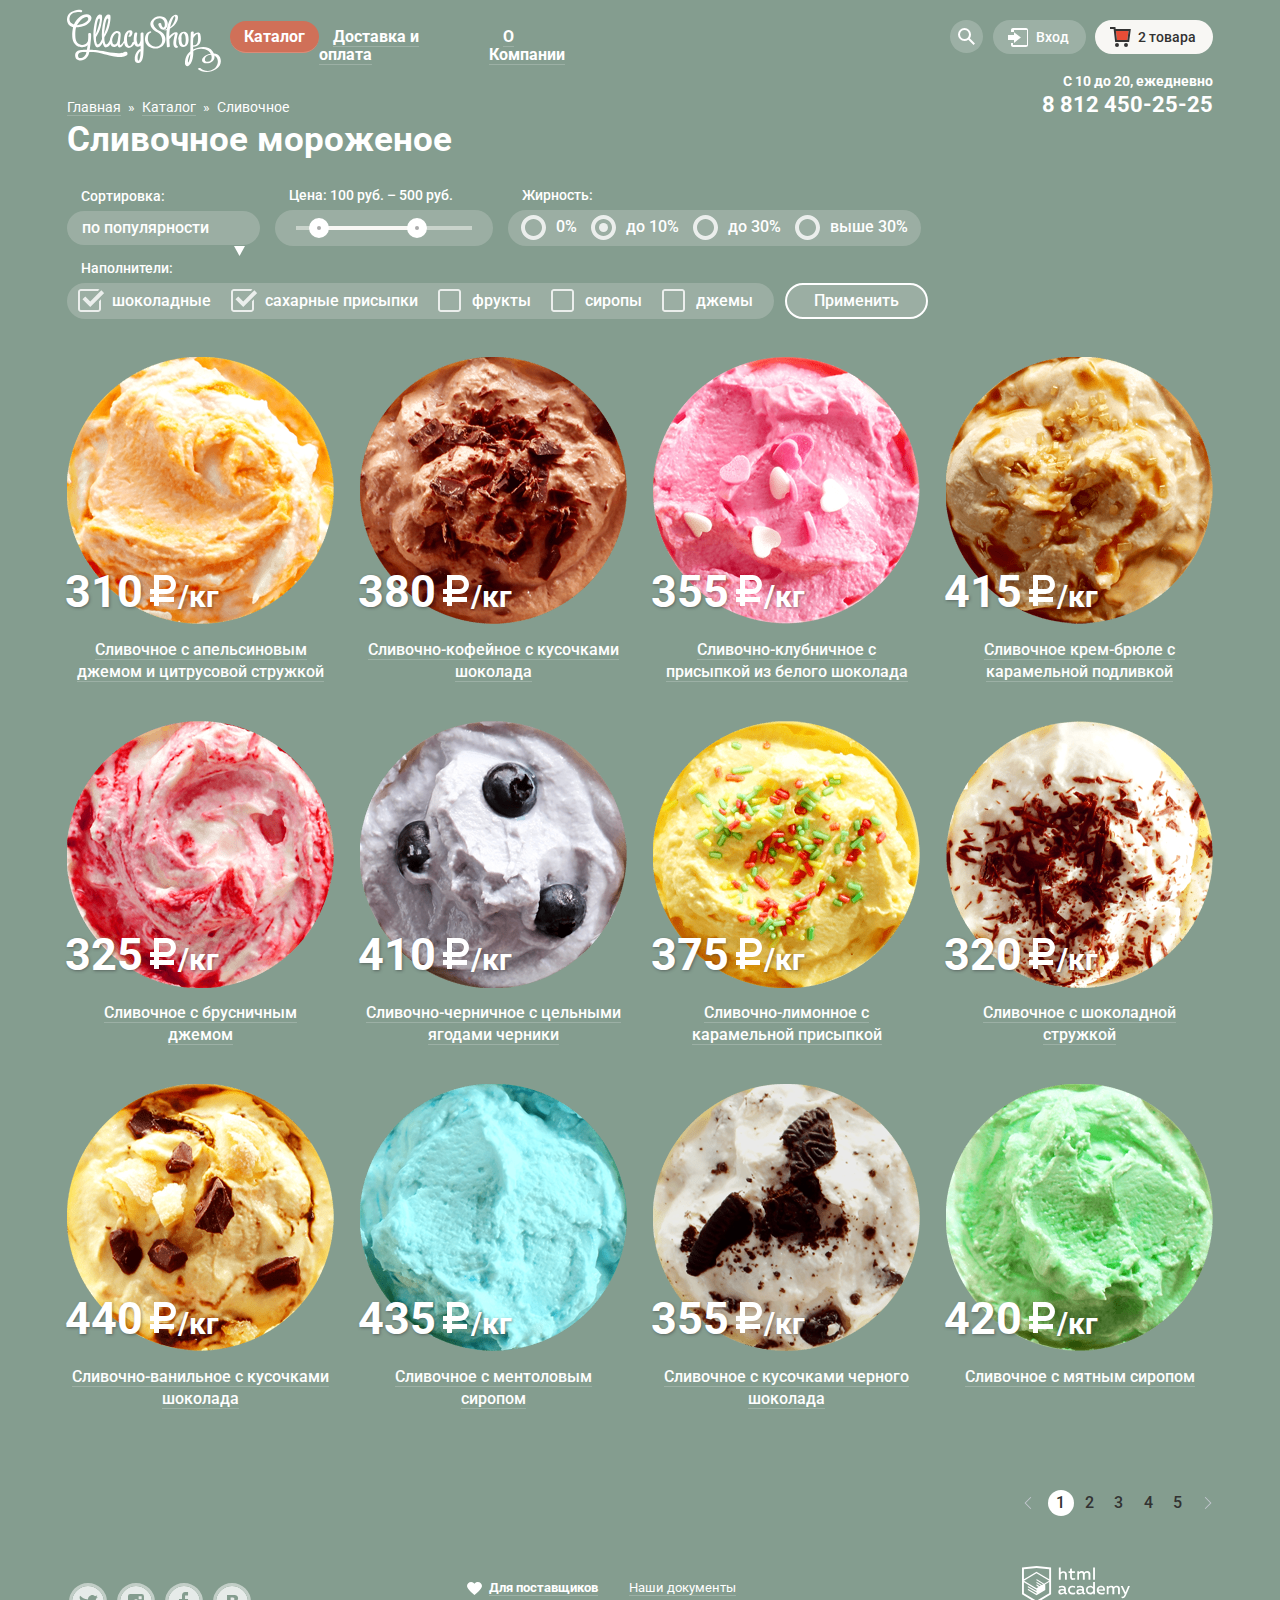
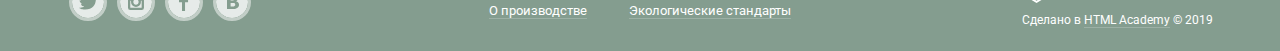
==== catalog.html @ dc660c7f "Исправила косяк с подчеркиванием" ====
<!DOCTYPE html>
<html lang="ru">

  <head>
    <meta charset="utf-8">
    <title>HTML Academy: Глейси</title>
    <link href="https://fonts.googleapis.com/css?family=Roboto:400,500,700&display=swap&subset=cyrillic" rel="stylesheet">
    <link rel="stylesheet" href="css/normalize.css">
    <link rel="stylesheet" href="css/style.css">
  </head>

  <body class="inner-body">
    <header class="header content-center">
      <nav class="navigation content-center">
        <div class="navigation-links-left">
          <a class="logo-link" href="index.html">
            <img src="img/svg/logo.svg" alt="Логотип магазина мороженого Глейси" class="logo" width="154" height="64">
          </a>
          <ul class="navigation-links">
            <li class="catalog-link">
              <a href="#" class="outer-navigation-link catalog-link-inner on-page-link">Каталог</a>
              <ul class="dropdown-navigation">
                <li class="dropdown-navigation-link link-news"><a href="#">Новинки</a></li>
                <li class="dropdown-navigation-link link-current"><a href="catalog.html">Сливочное</a></li>
                <li class="dropdown-navigation-link"><a href="#">Щербеты</a></li>
                <li class="dropdown-navigation-link"><a href="#">Фруктовый лед</a></li>
                <li class="dropdown-navigation-link"><a href="#">Мелорин</a></li>
              </ul>
            </li>
            <li>
              <a href="#" class="outer-navigation-link">Доставка и оплата</a>
            </li>
            <li>
              <a href="#" class="outer-navigation-link">О Компании</a>
            </li>
          </ul>
        </div>
        <div class="navigation-btns-right">
          <ul class="btns-right-list inner-right-list">
            <li class="navigation-btn-search">
              <a href="#" class="btn-search" aria-label="Поиск по сайту">
                <svg xmlns="http://www.w3.org/2000/svg" xmlns:xlink="http://www.w3.org/1999/xlink" width="17" height="17" viewBox="0 0 17 17"><path fill="#fff" d="M16.958 15.527L11.75 10.32A6.455 6.455 0 0 0 13 6.5 6.5 6.5 0 1 0 6.5 13a6.465 6.465 0 0 0 3.839-1.263l5.205 5.204 1.414-1.414zM6.5 11C4.019 11 2 8.981 2 6.5S4.019 2 6.5 2 11 4.019 11 6.5 8.981 11 6.5 11z"/></svg>
              </a>
              <!--  Форма поиска по сайту  -->
              <form action="#" method="get" class="search-form">
                <label class="visually-hidden" for="search">Форма поиска</label>
                <input class="input" type="search" name="search-input" id="search" placeholder="Крем-брюле">
              </form>
            </li>
            <li class="navigation-btn-login">
              <a href="#" class="btn-login">
                <svg xmlns="http://www.w3.org/2000/svg" xmlns:xlink="http://www.w3.org/1999/xlink" width="21" height="19" viewBox="0 0 21 19"><g fill="#000"><path d="M6 14.875L12.917 9.5 6 4.125v2.917H-.042v4.917H6z"/><path d="M18 0H5C3.9 0 3 .9 3 2v2h3V2h13v15H5v-2H3v2c0 1.1.9 2 2 2h13c1.1 0 2-.9 2-2V2c0-1.1-.9-2-2-2z"/></g></svg>
                Вход
              </a>
              <!--  Форма входа на сайт  -->
              <form action="#" method="post" class="login-form">
                <label class="visually-hidden" for="login">Логин</label>
                <input class="input" type="email" name="login-input" id="login" placeholder="email@example.com">
                <label class="visually-hidden" for="password">Пароль</label>
                <input class="input" type="password" name="password-input" id="password" placeholder="••••••••">
                <button type="submit" name="button" class="login-btn orange-btn">Войти</button>
                <ul class="login-help-links">
                  <li><a href="#" class="login-link-underline">Забыли пароль?</a></li>
                  <li><a href="#" class="login-link-underline">Новая регистрация</a></li>
                </ul>
              </form>
            </li>
            <li class="navigation-btn-basket">
              <a href="#" class="btn-basket" aria-label="Корзина">
                <svg class="basket-icon-sum" xmlns="http://www.w3.org/2000/svg" width="21" height="20" viewBox="0 0 21 20"><path fill="#E84D37" d="M5.888 4.031L6.922 13h10.45l1.176-8.969z"/><circle fill="#343434" cx="6.984" cy="18" r="2"/><circle fill="#343434" cx="15.984" cy="18" r="2"/><path fill="#343434" d="M5.657 2.031L5.422 0H0v2h3.64l1.5 13h13.988l1.699-12.969H5.657zM17.372 13H6.922L5.888 4.031h12.66L17.372 13z"/></svg>
                <span class="basket-sum">2 товара</span>
              </a>
              <div class="basket-list">
                <table class="basket-list-table">
                  <tr class="table-string">
                    <td class="table-close-btn-sting">
                      <button type="button" name="button" class="table-close-btn" aria-label="Удалить товар из корзины">
                        <svg xmlns="http://www.w3.org/2000/svg" width="11" height="11" viewBox="0 0 11 11"><path fill="#231F20" d="M10.979.728l-.708-.707L5.5 4.792.729.021.021.728 4.793 5.5.021 10.271l.707.708L5.5 6.207l4.771 4.772.708-.708L6.207 5.5z"/></svg>
                      </button>
                    </td>
                    <td class="icecream-mini-string">
                      <img src="img/icecream/ic_orange.png" class="icecream-mini" alt="Сливочное с апельсиновым джемом" width="33" height="33">
                    </td>
                    <td class="item-title">
                      Пломбир с апельсиновым джемом
                    </td>
                    <td class="item-price">
                      1,5 кг х <span class="small-price">200 руб.</span>
                    </td>
                    <td class="total-price">
                      300 руб.
                    </td>
                  </tr>
                  <tr class="table-string">
                    <td class="table-close-btn-sting">
                      <button type="button" name="button" class="table-close-btn" aria-label="Удалить товар из корзины">
                        <svg xmlns="http://www.w3.org/2000/svg" width="11" height="11" viewBox="0 0 11 11"><path fill="#231F20" d="M10.979.728l-.708-.707L5.5 4.792.729.021.021.728 4.793 5.5.021 10.271l.707.708L5.5 6.207l4.771 4.772.708-.708L6.207 5.5z"/></svg>
                      </button>
                    </td>
                    <td class="icecream-mini-string">
                      <img src="img/icecream/ic_strawberry.png" class="icecream-mini" alt="Сливочно-клубничное" width="33" height="33">
                    </td>
                    <td class="item-title">
                      Клубничный пломбир с присыпкой из белого шоколада
                    </td>
                    <td class="item-price">
                      1,5 кг х <span class="small-price">300 руб.</span>
                    </td>
                    <td class="total-price">
                      450 руб.
                    </td>
                  </tr>
                </table>
                <p class="total-sum">
                  <b class="total">Итого: 750 руб.</b>
                  <a href="#" class="basket-buy-btn orange-btn">Оформить заказ</a>
              </p>
            </div>
            </li>
          </ul>

        </div>
      </nav>

      <address class="contact-information">
        <span class="work-time">С 10 до 20, ежедневно</span>
        8 812 450-25-25
      </address>
    </header>

    <main>
      <ul class="breadcrumb">
        <li><a href="index.html" class="first-link link-underline">Главная</a></li>
        <li><a class="link-underline" href="#">Каталог</a></li>
        <li><a href="#" class="active-link">Сливочное</a></li>
      </ul>
      <h1 class="main-title">Сливочное мороженое</h1>
      <section class="filter">
        <h2 class="visually-hidden">Фильтр сливочного мороженого</h2>
        <form action="https://echo.htmlacademy.ru" method="get">
          <div class="filter-part">
            <fieldset class="form-item filter-sort">
              <legend class="form-item-title">Сортировка:</legend>
              <select class="form-sort form-interactive">
                <option selected>по популярности</option>
                <option>сначала недорогие</option>
                <option>сначала дорогие</option>
                <option>по жирности</option>
              </select>
              <svg class="sort-icon-down" xmlns="http://www.w3.org/2000/svg" width="11" height="10" viewBox="0 0 11 10">
                <path class="icon-color" fill="#231F20" d="M5.5 10L0 0h11"/>
              </svg>
            </fieldset>
            <fieldset class="form-item price-wrapper">
              <div class="price-controls form-item-title">
                <label class="min-price min-price-wrapper">
                  Цена:
                  <input type="text" name="min-price" value="100" class="min-price">
                  руб.
                </label>
                <label class="max-price-wrapper">
                   –
                   <input type="text" name="max-price" value="500" class="max-price">
                   руб.
               </label>
             </div>
               <div class="range-controls form-interactive">
                <div class="scale">
                  <div class="bar"></div>
                </div>
                <div class="range-toggle range-toggle-min"></div>
                <div class="range-toggle range-toggle-max"></div>
              </div>
            </fieldset>
            <fieldset class="form-item fatness-wrapper">
              <legend class="form-item-title">Жирность:</legend>
              <ul class="fatness-list form-interactive">
                <li class="fatness-item">
                  <input type="radio" id="0-percent" name="fatness-percent" class="fatness-radio visually-hidden">
                  <label for="0-percent">0%</label>
                </li>
                <li class="fatness-item">
                  <input type="radio" id="10-percent" name="fatness-percent" class="fatness-radio visually-hidden" checked>
                  <label for="10-percent">до 10%</label>
                </li>
                <li class="fatness-item">
                  <input type="radio" id="30-percent" name="fatness-percent" class="fatness-radio visually-hidden">
                  <label for="30-percent">до 30%</label>
                </li>
                <li class="fatness-item">
                  <input type="radio" id="more-30-percent" name="fatness-percent" class="fatness-radio visually-hidden">
                  <label for="more-30-percent">выше 30%</label>
                </li>
              </ul>
            </fieldset>
          </div>
          <div class="filter-part">
            <fieldset class="form-item">
              <legend class="form-item-title">Наполнители:</legend>
              <ul class="fillers form-interactive">
                <li class="filler-item">
                  <input type="checkbox" id="chocolate" name="check-chocolate" class="visually-hidden checkbox-item" checked/>
                  <label for="chocolate">шоколадные</label>
                </li>
                <li class="filler-item">
                  <input type="checkbox" id="sugar" name="check-sugar" class="visually-hidden checkbox-item" checked/>
                  <label for="sugar">сахарные присыпки</label>
                </li>
                <li class="filler-item">
                  <input type="checkbox" id="fruits" name="check-fruits" class="visually-hidden checkbox-item"/>
                  <label for="fruits">фрукты</label>
                </li>
                <li class="filler-item">
                  <input type="checkbox" id="syrups" name="check-syrups" class="visually-hidden checkbox-item"/>
                  <label for="syrups">сиропы</label>
                </li>
                <li class="filler-item">
                  <input type="checkbox" id="jams" name="check-jams" class="visually-hidden checkbox-item"/>
                  <label for="jams">джемы</label>
                </li>
              </ul>
            </fieldset>
            <button type="submit" name="button" class="filter-btn form-interactive">Применить</button>
          </div>
        </form>
      </section>


      <ul class="icecream-list inner-list">
        <li class="icecream-item">
          <img class="icecream-img" src="img/icecream/ic_orange.png" alt="Сливочное с апельсиновым джемом" width="267" height="267">
          <p class="price-big">310<span class="weight-small">/кг</span></p>
          <h3 class="icecream-list-title">
            <a href="#" class="link-underline icecream-title">Сливочное с апельсиновым джемом и цитрусовой стружкой</a>
          </h3>
          <div class="icecream-background">
            <a href="#" class="fast-look-btn orange-btn">Быстрый просмотр</a>
          </div>
        </li>
        <li class="icecream-item">
          <img class="icecream-img" src="img/icecream/ic_coffee.png" alt="Сливочно-кофейное" width="267" height="267">
          <p class="price-big">380<span class="weight-small">/кг</span></p>
          <h3 class="icecream-list-title">
            <a href="#" class="link-underline icecream-title">Сливочно-кофейное с кусочками шоколада</a>
          </h3>
          <div class="icecream-background">
            <a href="#" class="fast-look-btn orange-btn">Быстрый просмотр</a>
          </div>
      </li>
        <li class="icecream-item">
          <img class="icecream-img" src="img/icecream/ic_strawberry.png" alt="Сливочно-клубничное" width="267" height="267">
          <p class="price-big">355<span class="weight-small">/кг</span></p>
          <h3 class="icecream-list-title">
            <a href="#" class="link-underline icecream-title">Сливочно-клубничное с присыпкой из белого шоколада</a>
          </h3>
          <div class="icecream-background">
            <a href="#" class="fast-look-btn orange-btn">Быстрый просмотр</a>
          </div>
        </li>
        <li class="icecream-item">
          <img class="icecream-img" src="img/icecream/ic_caramel.png" alt="Сливочное крем-брюле" width="267" height="267">
          <p class="price-big">415<span class="weight-small">/кг</span></p>
          <h3 class="icecream-list-title">
            <a href="#" class="link-underline">Сливочное крем-брюле с карамельной подливкой</a>
          </h3>
          <div class="icecream-background">
            <a href="#" class="fast-look-btn orange-btn">Быстрый просмотр</a>
          </div>
        </li>
        <li class="icecream-item">
          <img class="icecream-img" src="img/icecream/ic_cowberry.png" alt="Сливочное с брусничным джемом" width="267" height="267">
          <p class="price-big">325<span class="weight-small">/кг</span></p>
          <h3 class="icecream-list-title">
            <a href="#" class="link-underline">Сливочное с брусничным джемом</a>
          </h3>
          <div class="icecream-background">
            <a href="#" class="fast-look-btn orange-btn">Быстрый просмотр</a>
          </div>
        </li>
        <li class="icecream-item">
          <img class="icecream-img" src="img/icecream/ic_blueberry.png" alt="Сливочно-черничное" width="267" height="267">
          <p class="price-big">410<span class="weight-small">/кг</span></p>
          <h3 class="icecream-list-title">
            <a href="#" class="link-underline">Сливочно-черничное с цельными ягодами черники</a>
          </h3>
          <div class="icecream-background">
            <a href="#" class="fast-look-btn orange-btn">Быстрый просмотр</a>
          </div>
        </li>
        <li class="icecream-item">
          <img class="icecream-img" src="img/icecream/ic_lemon.png" alt="Сливочно-лимонное" width="267" height="267">
          <p class="price-big">375<span class="weight-small">/кг</span></p>
          <h3 class="icecream-list-title">
            <a href="#" class="link-underline">Сливочно-лимонное с карамельной присыпкой</a>
          </h3>
          <div class="icecream-background">
            <a href="#" class="fast-look-btn orange-btn">Быстрый просмотр</a>
          </div>
        </li>
        <li class="icecream-item">
          <img class="icecream-img" src="img/icecream/ic_chocolate_chip.png" alt="Сливочное с шоколадной стружкой" width="267" height="267">
          <p class="price-big">320<span class="weight-small">/кг</span></p>
          <h3 class="icecream-list-title">
            <a href="#" class="link-underline">Сливочное с шоколадной стружкой</a>
          </h3>
          <div class="icecream-background">
            <a href="#" class="fast-look-btn orange-btn">Быстрый просмотр</a>
          </div>
        </li>
        <li class="icecream-item">
          <img class="icecream-img" src="img/icecream/ic_chocolate_vanilla.png" alt="Сливочно-ванильное" width="267" height="267">
          <p class="price-big">440<span class="weight-small">/кг</span></p>
          <h3 class="icecream-list-title">
            <a href="#" class="link-underline">Сливочно-ванильное с кусочками шоколада</a>
          </h3>
          <div class="icecream-background">
            <a href="#" class="fast-look-btn orange-btn">Быстрый просмотр</a>
          </div>
        </li>
        <li class="icecream-item">
          <img class="icecream-img" src="img/icecream/ic_menthol.png" alt="Сливочноe с ментоловым сиропом" width="267" height="267">
          <p class="price-big">435<span class="weight-small">/кг</span></p>
          <h3 class="icecream-list-title">
            <a href="#" class="link-underline">Сливочноe с ментоловым сиропом</a>
          </h3>
          <div class="icecream-background">
            <a href="#" class="fast-look-btn orange-btn">Быстрый просмотр</a>
          </div>
        </li>
        <li class="icecream-item">
          <img class="icecream-img" src="img/icecream/ic_dark_chocolate.png" alt="Сливочное с кусочками черного шоколада" width="267" height="267">
          <p class="price-big">355<span class="weight-small">/кг</span></p>
          <h3 class="icecream-list-title">
            <a href="#" class="link-underline">Сливочное с кусочками черного шоколада</a>
          </h3>
          <div class="icecream-background">
            <a href="#" class="fast-look-btn orange-btn">Быстрый просмотр</a>
          </div>
        </li>
        <li class="icecream-item">
          <img class="icecream-img" src="img/icecream/ic_mint.png" alt="Сливочное с мятным сиропом" width="267" height="267">
          <p class="price-big">420<span class="weight-small">/кг</span></p>
          <h3 class="icecream-list-title">
            <a href="#" class="link-underline">Сливочное с мятным сиропом</a>
            </h3>
            <div class="icecream-background">
              <a href="#" class="fast-look-btn orange-btn">Быстрый просмотр</a>
            </div>
        </li>
      </ul>
      <div class="paginator">
        <ul class="paginator-list">
        <li class="paginator-item paginator-item-current"><a href="#">1</a></li>
        <li class="paginator-item"><a href="#">2</a></li>
        <li class="paginator-item"><a href="#">3</a></li>
        <li class="paginator-item"><a href="#">4</a></li>
        <li class="paginator-item"><a href="#">5</a></li>
      </ul>
    </div>
    </main>
    <footer class="content-center footer">
    <ul class="social-links">
      <li class="social-link-item">
        <a href="#" class="social-item" aria-label="Глейси в Твиттер">
        <svg xmlns="http://www.w3.org/2000/svg" width="32" height="32" viewBox="0 0 32 32"><path fill="#FFF" d="M16 0C7.164 0 0 7.164 0 16c0 8.837 7.164 16 16 16 8.837 0 16-7.163 16-16 0-8.836-7.163-16-16-16zm7.944 12.809c-.251 6.516-3.463 10.832-10.992 10.702h-.486c-.447 0-4.543-.443-5.344-1.823 2.479.19 4.247-.406 5.12-1.136-1.048-.289-2.923-.461-3.251-2.848.384.104.618.221 1.299.113-1.307-.824-2.758-1.519-2.679-3.643.311.317 1.164.518 1.46.457-.768-.233-2.149-3.244-.974-4.781 1.984 1.79 4.075 3.482 7.804 3.643.227-2.214 1.24-3.699 3.168-4.325 1.84-.479 3.255.26 3.901 1.138.737-.224 1.453-.466 2.193-.685-.004.833-.569 1.463-.935 1.709.747.165 1.423-.475 1.423-.475-.184.963-1.094 1.725-1.707 1.954z"/></svg>
      </a>
    </li>
      <li class="social-link-item">
        <a href="#" aria-label="Глейси в Инстаграм">
        <svg xmlns="http://www.w3.org/2000/svg" width="32" height="32" viewBox="0 0 32 32"><g fill="#FFF"><path d="M20.916 16a4.938 4.938 0 1 1-9.877 0c0-.394.051-.773.138-1.14h-.897v6.838h11.396V14.86h-.897c.086.367.137.746.137 1.14z"/><path d="M15.978 18.659c1.466 0 2.659-1.193 2.659-2.659s-1.193-2.659-2.659-2.659c-1.466 0-2.659 1.193-2.659 2.659s1.192 2.659 2.659 2.659zM18.637 10.302h3.039v3.039h-3.039z"/><path d="M16 0C7.164 0 0 7.164 0 16c0 8.837 7.164 16 16 16 8.837 0 16-7.163 16-16 0-8.836-7.163-16-16-16zm7.955 21.698a2.285 2.285 0 0 1-2.279 2.279H10.279A2.285 2.285 0 0 1 8 21.698V10.302a2.286 2.286 0 0 1 2.279-2.279h11.396a2.286 2.286 0 0 1 2.279 2.279v11.396z"/></g></svg>
      </a>
    </li>
      <li class="social-link-item">
        <a href="#" aria-label="Глейси в Фейсбук">
        <svg xmlns="http://www.w3.org/2000/svg" width="32" height="32" viewBox="0 0 32 32"><path fill="#FFF" d="M16 0C7.164 0 0 7.163 0 16s7.164 16 16 16c8.837 0 16-7.164 16-16S24.837 0 16 0zm4.062 9.455h-3.021v3.444h3.021v3.445h-3.021v8.61H14.02v-8.61H11v-3.445h3.021V9.455c0-1.902 1.353-3.445 3.021-3.445h3.021v3.445z"/></svg>
      </a>
    </li>
      <li class="social-link-item">
        <a href="#" aria-label="Глейси во Вконтакте">
        <svg xmlns="http://www.w3.org/2000/svg" width="32" height="32" viewBox="0 0 32 32"><g fill="#FFF"><path d="M16.637 14.495c.402-.019.719-.082.951-.188.326-.145.54-.33.641-.559.101-.229.15-.496.15-.797 0-.232-.058-.465-.174-.697-.116-.232-.322-.405-.617-.517-.264-.1-.592-.155-.984-.165a76.242 76.242 0 0 0-1.652-.014h-.339v2.965h.565c.571 0 1.057-.009 1.459-.028zM18.118 17.084c-.282-.081-.672-.125-1.166-.132a127.97 127.97 0 0 0-1.55-.009h-.79v3.493h.264c1.014 0 1.74-.003 2.18-.009a3.2 3.2 0 0 0 1.212-.245c.377-.157.633-.364.774-.625s.214-.562.214-.9c0-.446-.088-.788-.261-1.03-.17-.241-.464-.423-.877-.543z"/><path d="M16 0C7.164 0 0 7.164 0 16c0 8.837 7.164 16 16 16 8.837 0 16-7.163 16-16 0-8.836-7.163-16-16-16zm6.602 20.531a3.73 3.73 0 0 1-1.124 1.327c-.552.415-1.161.71-1.823.886s-1.501.264-2.519.264h-6.121V8.987h5.443c1.13 0 1.957.038 2.48.113a5.126 5.126 0 0 1 1.561.5c.533.27.929.632 1.189 1.087.26.455.392.975.392 1.558 0 .678-.179 1.278-.536 1.795-.358.518-.863.92-1.517 1.208v.075c.917.182 1.642.559 2.179 1.13.537.571.807 1.325.807 2.261 0 .678-.138 1.283-.411 1.817z"/></g></svg>
      </a>
    </li>
    </ul>
    <div class="important-links">
      <ul class="important-links-left">
        <li class="heart">
          <a href="#" class="link-bold link-underline">Для поставщиков</a>
        </li>
        <li>
          <a href="#" class="link-underline">О производстве</a>
        </li>
      </ul>
      <ul class="important-links-right">
        <li>
          <a href="#" class="link-underline">Наши документы</a>
        </li>
        <li>
          <a href="#" class="link-underline">Экологические стандарты</a>
        </li>
      </ul>
    </div>
    <p class="copiright">
      <a href="https://htmlacademy.ru/intensive/htmlcss" aria-label="Интенсив HTML и CSS, уровень 1">
        <svg class="htmlacademy-logo" id="Layer_1" data-name="Layer 1" width="108" height="39" xmlns="http://www.w3.org/2000/svg" viewBox="0 0 108.08 36.85"><title>logo-htmlacademy-small1</title><path d="M44.61,26.88a2,2,0,0,0,.55-0.1v1.33a3.25,3.25,0,0,1-1.18.21,1.67,1.67,0,0,1-1.67-1,4.84,4.84,0,0,1-3.14,1.08c-1.51,0-2.91-.83-2.91-2.55,0-2.13,2-2.79,3.71-2.79a11.08,11.08,0,0,1,2.17.25v-0.3c0-1-.76-1.77-2.19-1.77a7.42,7.42,0,0,0-3,.64v-1.7a10.21,10.21,0,0,1,3.19-.55c2.36,0,3.81,1.12,3.81,3.65v3a0.54,0.54,0,0,0,.49.59h0.17Zm-6.44-1.13A1.35,1.35,0,0,0,39.63,27h0.11a3.39,3.39,0,0,0,2.41-1V24.58a9.72,9.72,0,0,0-1.81-.21c-1,0-2.16.33-2.16,1.38h0Zm12.36-6.11a5,5,0,0,1,2.57.64V22a4.08,4.08,0,0,0-2.3-.7,2.75,2.75,0,1,0,0,5.49,5,5,0,0,0,2.43-.64v1.71a6.27,6.27,0,0,1-2.76.57A4.21,4.21,0,0,1,46,24.51q0-.21,0-0.41a4.32,4.32,0,0,1,4.18-4.46h0.38Zm12.17,7.24a2,2,0,0,0,.55-0.1v1.33a3.25,3.25,0,0,1-1.18.21,1.67,1.67,0,0,1-1.67-1,4.84,4.84,0,0,1-3.14,1.08c-1.51,0-2.91-.83-2.91-2.55,0-2.13,2-2.79,3.71-2.79a11.08,11.08,0,0,1,2.17.25v-0.3c0-1-.76-1.77-2.19-1.77a7.42,7.42,0,0,0-3,.64v-1.7a10.21,10.21,0,0,1,3.19-.55c2.36,0,3.81,1.12,3.81,3.65v3a0.54,0.54,0,0,0,.49.59h0.17Zm-6.44-1.13A1.35,1.35,0,0,0,57.73,27h0.11a3.39,3.39,0,0,0,2.41-1V24.58a9.72,9.72,0,0,0-1.81-.21c-1.06,0-2.16.33-2.16,1.38h0ZM73,16V28.2H71.35V26.88a3.88,3.88,0,0,1-3.19,1.54,4.4,4.4,0,0,1,0-8.78,3.81,3.81,0,0,1,3,1.3V16H73Zm-4.53,5.22a2.76,2.76,0,1,0,0,5.52A2.86,2.86,0,0,0,71.15,25V23A2.91,2.91,0,0,0,68.49,21.27ZM79,19.64c3.31,0,4.46,2.68,3.92,5.09H76.7c0.21,1.5,1.67,2.11,3.19,2.11a6.11,6.11,0,0,0,2.64-.59v1.6a7.14,7.14,0,0,1-3,.57C77,28.42,74.78,27,74.78,24a4.18,4.18,0,0,1,4-4.39H79Zm0.09,1.54a2.28,2.28,0,0,0-2.44,2.1v0.06H81.3A2,2,0,0,0,79.13,21.18Zm5.73,7V19.87h1.65v1a3.81,3.81,0,0,1,2.78-1.27A2.86,2.86,0,0,1,91.89,21a4.12,4.12,0,0,1,2.91-1.33A3.06,3.06,0,0,1,98,23V28.2h-1.9V23.05a1.59,1.59,0,0,0-1.42-1.75H94.42a2.8,2.8,0,0,0-2.07,1.12V28.2h-1.9V23.05A1.59,1.59,0,0,0,89,21.31H88.8a3,3,0,0,0-2.21,1.29v5.63H84.86Zm21.31-8.33h1.9l-3.91,9.46c-0.9,2.17-2.09,2.86-3.35,2.86a4.76,4.76,0,0,1-1.1-.14V30.46a2.86,2.86,0,0,0,.85.12c0.9,0,1.58-.64,2.07-1.9l0.17-.42-4-8.4h2l2.86,6.29ZM38.73,1.46V6.22a3.81,3.81,0,0,1,2.7-1.14,3.25,3.25,0,0,1,3.44,3.4v5.15H43V8.72a1.81,1.81,0,0,0-1.61-2h-0.3a2.93,2.93,0,0,0-2.32,1.39v5.52h-1.9V1.46h1.9ZM49.94,2.31v3h3V6.91h-3v3.81c0,1.1.5,1.46,1.58,1.46a4.49,4.49,0,0,0,1.69-.33v1.6A6.8,6.8,0,0,1,51,13.8a2.55,2.55,0,0,1-2.86-2.74V6.89H46.58V5.26h1.5V2.74Zm5.4,11.31V5.28H57v1A3.81,3.81,0,0,1,59.77,5a2.86,2.86,0,0,1,2.6,1.33A4.12,4.12,0,0,1,65.28,5,3.06,3.06,0,0,1,68.44,8.4v5.21h-1.9V8.46a1.59,1.59,0,0,0-1.42-1.75H64.89a2.8,2.8,0,0,0-2.07,1.12v5.78h-1.9V8.46A1.59,1.59,0,0,0,59.5,6.71H59.27A3,3,0,0,0,57.06,8v5.63H55.34ZM71.17,1.45H73V13.6H71.17V1.45ZM14.71,0H14.55L0,1.54V28.21l14.55,8.66,14.55-8.66V1.54Zm12.5,27.1L14.55,34.64,1.9,27.12V16.18l12.59,7.5V25L5.86,19.9v1.31l8.68,5.21v1.39L5.87,22.65V24l8.68,5.21,8.75-5.24V18.31L27.2,16V27.12Zm0-12.53-3.48,2-1.6,1L14.51,13v1.31L21,18.23H21l-0.14.09-1,.54-5.37-3.2V17l4.24,2.52-1,.67-3.2-1.9v1.31l2.1,1.24L14.5,22.1,2,14.65,14.51,7.11Zm0-1.32L14.49,5.76,1.91,13.25v-10L14.56,1.92,27.21,3.25v10h0Z" transform="translate(0 -0.02)" fill="#fff"/></svg>
      </a>
      <b class="copiright-text">Сделано в <a href="https://htmlacademy.ru/intensive/htmlcss" class="link-underline">HTML Academy</a> © 2019</b>
    </p>
  </footer>
  <script src="js/script.js"></script>
  </body>
</html>
---- css/style.css ----
@-webkit-keyframes show-form {
  0% {
    -webkit-transform: translateY(-2000px);
            transform: translateY(-2000px);
  }

  70% {
    -webkit-transform: translateY(30px) scale(0.5);
            transform: translateY(30px) scale(0.5);
  }

  90% {
    -webkit-transform: translateY(-10px) scale(0.9);
            transform: translateY(-10px) scale(0.9);
  }

  100% {
    -webkit-transform: translateY(0) scale(1);
            transform: translateY(0) scale(1);
  }
}

@keyframes show-form {
  0% {
    -webkit-transform: translateY(-2000px);
            transform: translateY(-2000px);
  }

  70% {
    -webkit-transform: translateY(30px) scale(0.5);
            transform: translateY(30px) scale(0.5);
  }

  90% {
    -webkit-transform: translateY(-10px) scale(0.9);
            transform: translateY(-10px) scale(0.9);
  }

  100% {
    -webkit-transform: translateY(0) scale(1);
            transform: translateY(0) scale(1);
  }
}

@-webkit-keyframes shake {
  0%,
  100% {
    -webkit-transform: translateX(0);
            transform: translateX(0);
  }

  10%,
  30%,
  50%,
  70%,
  90% {
    -webkit-transform: translateX(-10px);
            transform: translateX(-10px);
  }

  20%,
  40%,
  60%,
  80% {
    -webkit-transform: translateX(10px);
            transform: translateX(10px);
  }
}

@keyframes shake {
  0%,
  100% {
    -webkit-transform: translateX(0);
            transform: translateX(0);
  }

  10%,
  30%,
  50%,
  70%,
  90% {
    -webkit-transform: translateX(-10px);
            transform: translateX(-10px);
  }

  20%,
  40%,
  60%,
  80% {
    -webkit-transform: translateX(10px);
            transform: translateX(10px);
  }
}

body {
  margin: 0;
  padding: 0;

  font-family: "Roboto", Arial, sans-serif;
  font-size: 24px;
  font-weight: 400;
  color: #ffffff;

  margin: 0 auto;

   min-width: 1146px;
}


a {
  text-decoration: none;
}

.visually-hidden {
  position: absolute;
  clip: rect(0 0 0 0);
  width: 1px;
  height: 1px;
  margin: -1px;
}

.show {
  display: block;
}

.content-center {
  max-width: 1146px;
  margin: 0 auto;
}

.input {
  display: block;
  margin: 0 auto;

  padding-top: 12px;
  padding-bottom: 12px;

  border-radius: 5px;
  border: 1px solid #d3d3d2;
  background-color: #ffffff;
}

.overlay {
  position: fixed;
  width: 100%;
  height: 100%;
  top: 0;
  left: 0;
  right: 0;
  bottom: 0;
  background-color: rgba(0,0,0,0.3);
  z-index: 2;
  cursor: pointer;
}

/* Навигация */

.header {
  position: absolute;
  left: 50%;
  margin-left: -573px;
  width: 1146px;
  z-index: 2;
}

.navigation {
  font-size: 16px;
  font-weight: 700;
  line-height: 18px;

  display: -webkit-box;

  display: -ms-flexbox;

  display: flex;
  -webkit-box-orient: horizontal;
  -webkit-box-direction: normal;
      -ms-flex-direction: row;
          flex-direction: row;
  -webkit-box-align: center;
      -ms-flex-align: center;
          align-items: center;
  -webkit-box-pack: justify;
      -ms-flex-pack: justify;
          justify-content: space-between;
}

.logo-link {
  margin-bottom: 6px;
}

.navigation-links-left {
  display: -webkit-box;
  display: -ms-flexbox;
  display: flex;
  -webkit-box-align: center;
      -ms-flex-align: center;
          align-items: center;
  margin-top: -15px;
}

.navigation-links,
.dropdown-navigation {
  list-style: none;
  -webkit-box-sizing: border-box;
          box-sizing: border-box;
}

.navigation-links {
  display: -webkit-box;
  display: -ms-flexbox;
  display: flex;
  -webkit-box-pack: justify;
      -ms-flex-pack: justify;
          justify-content: space-between;
  width: 387px;
  padding-left: 9px;

  /* padding-top: 3px; */
}

.catalog-link {
  padding-bottom: 13px;
}

.navigation-btns-right {
  padding-bottom: 11px;
}

.btns-right-list {
  list-style: none;
  display: -webkit-box;
  display: -ms-flexbox;
  display: flex;
  -webkit-box-pack: justify;
      -ms-flex-pack: justify;
          justify-content: space-between;
  width: 245px;

  padding-top: 4px;
}

/* список навигационных кнопок справа в каталоге */

.navigation-btns-right .inner-right-list {
  width: 263px;
}

.outer-navigation-link {
  color: #ffffff;
  border-bottom: 1px solid rgba(255,255,255, 0.2);

  margin: 0 14px;
}

.outer-navigation-link:hover:not(.on-page-link),
.outer-navigation-link:focus:not(.on-page-link) {
  color: #323232;
  background-color: #f7f6f3;
  border-radius: 16px;
  padding: 6px 14px;
  margin: 0;
}

.outer-navigation-link:active,
.outer-navigation-link:active {
  color: #323232;
  border-radius: 16px;

  -webkit-box-shadow: inset 0 2px 1px #696969;

          box-shadow: inset 0 2px 1px #696969;
  background-color: #ededed;
  background-color: #f8f7f4;
}

/* Выпадающее меню */


/* focus для a11y */

.catalog-link:focus ~ .dropdown-navigation,
.catalog-link:hover ~ .dropdown-navigation {
    display: block;
    z-index: 3;
}

.catalog-link-inner:focus ~ .dropdown-navigation,
.catalog-link-inner:hover ~ .dropdown-navigation {
    display: block;
    z-index: 3;
}

.dropdown-navigation {
  position: absolute;
  display: none;

  padding: 0;
  width: 143px;
  -webkit-box-shadow: 0 20px 20px rgba(0, 0, 0, 0.4);
          box-shadow: 0 20px 20px rgba(0, 0, 0, 0.4);
  background-color: #f8f7f4;
  border-radius: 5px;

  left: 157px;
  top: 60px;
  padding-top: 6px;
  padding-bottom: 9px;

  z-index: 1;
}

.dropdown-navigation a {
  color: #323232;
  font-size: 14px;
  font-weight: 400;
  line-height: 16px;

  padding-left: 20px;
  padding-top: 5px;
  padding-bottom: 5px;

  display: block;
}

.link-news a {
  font-weight: 700;
  position: relative;

  margin-bottom: 11px;
}

.link-news::after {
  position: absolute;

  content: "";
  background-image: url("../img/dropdown-line.png");
  background-repeat: no-repeat;
  height: 2px;
  width: 128px;
  top: 37px;
  left: 6px;
}

.dropdown-navigation li:not(:first-child) {
  margin-top: 5px;
}

.dropdown-navigation-link:hover,
.dropdown-navigation-link:focus {
  background-color: #fbded7;
  display: block;
}

.dropdown-navigation a:active,
.dropdown-navigation a:active {
  background-color: #f6b5a5;
  display: block;
}

.link-current {
  color: #323232;
  background-color: #d07058;

  display: block;
}

.btn-search {
  width: 33px;
  height: 33px;

  border-radius: 50%;
  background-color: rgba(255,255,255, 0.2);

  display: -webkit-box;

  display: -ms-flexbox;

  display: flex;
  -webkit-box-pack: center;
      -ms-flex-pack: center;
          justify-content: center;
  -webkit-box-align: center;
      -ms-flex-align: center;
          align-items: center;
}

.catalog-link:hover .dropdown-navigation {
  display: block;
}

/* форма поиска  */

.search-form {
  width: 341px;
  -webkit-box-shadow: 0 20px 20px rgba(0, 0, 0, 0.4);
          box-shadow: 0 20px 20px rgba(0, 0, 0, 0.4);
  background-color: #f8f7f4;

  position: absolute;
  top: 59px;
  right: 213px;

  border-radius: 5px;
  padding-top: 20px;
  padding-bottom: 20px;
  z-index: 1;

  display: none;
}

/* focus для a11y */

.navigation-btn-search:hover .search-form {
  display: block;
}

.btn-search:focus ~ .search-form {
  display: block;
}

.search-form input {
  width: 287px;
  padding-left: 10px;
  padding-right: 10px;
}

.btn-login,
.btn-basket {
  font-size: 14px;
  font-weight: 500;
  line-height: 16px;

  display: -webkit-box;

  display: -ms-flexbox;

  display: flex;
  -webkit-box-pack: justify;
      -ms-flex-pack: justify;
          justify-content: space-between;
  -webkit-box-align: center;
      -ms-flex-align: center;
          align-items: center;

  position: relative;
  padding: 9px 17px 9px 43px;
}

.btn-search:hover,
.btn-search:focus,
.btn-login:hover,
.btn-login:focus {
  background-color: #f8f7f4;
  color: #323232;
}

.btn-search:hover path,
.btn-login:hover path,
.btn-search:focus path,
.btn-login:focus path {
  fill: #000000;
}

.btn-login {
  color: #ffffff;
  border-radius: 20px;
  background-color: rgba(255,255,255, 0.2);
}

.btn-login svg path {
  fill: #ffffff;
}

.btn-login svg,
.btn-basket svg {
  position: absolute;
  left: 15px;
}

.navigation-btn-login {
  padding-bottom: 25px;
}

/* форма входа */

.login-form {
  width: 277px;
  -webkit-box-shadow: 0 20px 20px rgba(0, 0, 0, 0.4);
          box-shadow: 0 20px 20px rgba(0, 0, 0, 0.4);
  background-color: #f8f7f4;

  position: absolute;
  z-index: 1;
  top: 59px;
  right: 109px;
  padding-bottom: 25px;

  border-radius: 5px;

  display: -webkit-box;

  display: -ms-flexbox;

  display: flex;
  -webkit-box-orient: vertical;
  -webkit-box-direction: normal;
      -ms-flex-direction: column;
          flex-direction: column;

  display: none;
}


/* focus для a11y */

.navigation-btn-login:hover .login-form {
  display: -webkit-box;
  display: -ms-flexbox;
  display: flex;
}

.btn-login:focus ~ .login-form {
  display: -webkit-box;
  display: -ms-flexbox;
  display: flex;
}

.login-form input {
  width: 209px;
  margin-top: 20px;
  padding-left: 15px;
  padding-right: 15px;
}

.login-btn {
  color: #fefefe;
  font-size: 18px;
  font-weight: 700;
  line-height: 24px;

  -ms-flex-item-align: start;

      align-self: flex-start;
  margin-left: 18px;
  padding: 10px 25px;
  margin-top: 20px;
}

.login-help-links {
  -ms-flex-item-align: end;
      align-self: flex-end;
  /* display: -webkit-box;
  display: -ms-flexbox;
  display: flex;
  -webkit-box-orient: vertical;
  -webkit-box-direction: normal;
      -ms-flex-direction: column;
          flex-direction: column; */
  margin-top: -41px;
  margin-right: 20px;
}

.login-help-links a {
  color: #323232;
  font-size: 13px;
  font-weight: 400;
  /* line-height: 24px; */
  padding-top: 3px;

  border-bottom: 1px solid rgba(0, 0, 0, 0.3);
}

.login-link-underline:focus,
.login-link-underline:hover,
.login-link-underline:active {
  color: #e84d37;
  border-bottom: 1px solid rgba(232, 77, 55, 0.3);
}

.btn-basket {
  color: #ffffff;
  border-radius: 20px;
  background-color: rgba(255,255,255, 0.2);
}

.inner-body .btn-basket {
  background-color: #f8f7f4;
  color: #323232;;
}


/*  список товара в корзине  */

.basket-list {
  width: 540px;
  -webkit-box-shadow: 0 20px 20px rgba(0, 0, 0, 0.4);
          box-shadow: 0 20px 20px rgba(0, 0, 0, 0.4);
  background-color: #f8f7f4;
  position: absolute;

  top: 59px;
  right: 0;
  padding-bottom: 5px;

  border-radius: 5px;

  z-index: 1;

  display: none;
}

/* появление списка товаров в корзине */

.navigation-btn-basket:hover .basket-list,
.navigation-btn-basket:focus .basket-list {
  display: block;
}

/* a11y */

.btn-basket:hover ~ .basket-list,
.btn-basket:focus ~ .basket-list {
  display: block;
}

.basket-list-table {
  padding-top: 2px;
}

.table-string {
  display: -webkit-box;
  display: -ms-flexbox;
  display: flex;
  -webkit-box-orient: horizontal;
  -webkit-box-direction: normal;
      -ms-flex-direction: row;
          flex-direction: row;
  /* align-items: center; */

  padding-top: 14px;
}

.table-close-btn-sting {
  padding-top: 9px;
}

.table-close-btn {
  border: none;
  background: none;
  padding: 0;
  margin-left: 13px;
}

.icecream-mini-string {
  padding-top: 2px;
  padding-left: 3px;
}

.icecream-mini {
  padding-left: 10px;
}

.item-title,
.item-price,
.total-price {
  color: #323232;
  font-size: 13px;
  font-weight: 400;
  line-height: 16px;
}

.item-title {
  width: 220px;
  padding-left: 12px;
  padding-top: 10px;
}

.item-price {
  padding-left: 25px;
  padding-top: 10px;
}

.total-price {
  padding-left: 28px;
  padding-top: 10px;
}

.small-price {
  color: #999999;
}

.total-sum {
  display: -webkit-box;
  display: -ms-flexbox;
  display: flex;
  -webkit-box-orient: vertical;
  -webkit-box-direction: normal;
      -ms-flex-direction: column;
          flex-direction: column;
  -webkit-box-align: end;
      -ms-flex-align: end;
          align-items: flex-end;
  padding-right: 15px;
  padding-top: 12px;
  padding-bottom: 1px;
}

.total {
  color: #323232;
  font-size: 15px;
  font-weight: 700;
  line-height: 18px;
}

.basket-buy-btn {
  color: #fefefe;
  font-size: 18px;
  font-weight: 700;
  line-height: 24px;

  padding: 10px 15px;
  margin-top: 13px;
}

/* конец навигации */

.contact-information {
  font-size: 22px;
  font-weight: 700;
  line-height: 24px;

  font-style: normal;

  display: -webkit-box;

  display: -ms-flexbox;

  display: flex;
  -webkit-box-orient: vertical;
  -webkit-box-direction: normal;
      -ms-flex-direction: column;
          flex-direction: column;
  -webkit-box-align: end;
      -ms-flex-align: end;
          align-items: flex-end;

  position: absolute;
  right: 0;
  top: 69px;
}

.work-time {
  font-size: 14px;
  font-weight: 700;
  line-height: 16px;

  padding-top: 4px;
  padding-bottom: 4px;
}

/* слайдер */

.background-color-wrapper {
  background-color: #849d8f;
  background-image: url("../img/icecream/big_icecream_first.png");
  background-repeat: no-repeat;
  background-position: center top;
  z-index: 1;

  -webkit-transition: background-image 0.5s ease, background-color 0.5s ease;

  -o-transition: background-image 0.5s ease, background-color 0.5s ease;

  transition: background-image 0.5s ease, background-color 0.5s ease;
}

.slider-wrapper::before,
.slider-wrapper::after {
  content: "";

  visibility: hidden;
}

.slider-wrapper::before {
  background-image: url("../img/icecream/big_icecream_second.png");
}

.slider-wrapper::after {
  background-image: url("../img/icecream/big_icecream_third.png");
}

.slider {
  position: relative;

  padding-top: 321px;

  text-align: center;
  color: #ffffff;
}

.slider-list {
  margin: 0;
  padding: 0;

  list-style: none;
}

.slide {
  display: none;
}

.slider-controls {
  position: absolute;
  bottom: 62px;
  left: 0;
  z-index: 20;

  font-size: 0;
}

.slider-control {
  display: inline-block;
  width: 17px;
  height: 17px;
  margin-right: 8px;

  vertical-align: top;

  background-color: transparent;
  border: 2px solid #ffffff;
  border-radius: 50%;
  cursor: pointer;
}

.slider-control:hover,
.slider-control:focus {
  background-color: rgba(248, 247, 244, 0.4);
}

#product-1:checked ~ .background-color-wrapper label[for="product-1"],
#product-2:checked ~ .background-color-wrapper label[for="product-2"],
#product-3:checked ~ .background-color-wrapper label[for="product-3"] {
  background-color: #ffffff;
}

#product-1:checked ~ .background-color-wrapper #slide1,
#product-2:checked ~ .background-color-wrapper #slide2,
#product-3:checked ~ .background-color-wrapper #slide3 {
  display: block;
}

#product-1:checked ~ .background-color-wrapper {
  background-color: #849d8f;
  background-image: url("../img/icecream/big_icecream_first.png");
}

#product-2:checked ~ .background-color-wrapper {
  background-color: #8996a6;
  background-image: url("../img/icecream/big_icecream_second.png");
}

#product-3:checked ~  .background-color-wrapper {
  background-color: #9d8b84;
  background-image: url("../img/icecream/big_icecream_third.png");
}

.icecream-slide-title {
  font-size: 60px;
  font-weight: 800;
  line-height: 60px;

  margin: 0 auto;
  margin-bottom: 31px;
  margin-top: 70px;

  width: 670px;
}

.orange-btn {
  color: #ffffff;

  border-radius: 35px;
  border: none;
  -webkit-box-shadow: 0 2px 2px rgba(172, 16, 0, 0.64);
          box-shadow: 0 2px 2px rgba(172, 16, 0, 0.64);
  background: #f26843;
  background: -o-linear-gradient(top, #f26843 0%, #e74a35 100%);
  background: -webkit-gradient(linear, left top, left bottom, from(#f26843), to(#e74a35));
  background: linear-gradient(to bottom, #f26843 0%, #e74a35 100%);
}

.orange-btn:focus,
.orange-btn:hover {
  background: -o-linear-gradient(top, #f58669 0%, #ec6f5e 100%);
  background: -webkit-gradient(linear, left top, left bottom, from(#f58669), to(#ec6f5e));
  background: linear-gradient(to bottom, #f58669 0%, #ec6f5e 100%);
  -webkit-box-shadow: 0 2px 2px rgba(172, 16, 0, 1);
          box-shadow: 0 2px 2px rgba(172, 16, 0, 1);
}

.orange-btn:active {
  background: -o-linear-gradient(top, #d84732 0%, #e1613e 100%);
  background: -webkit-gradient(linear, left top, left bottom, from(#d84732), to(#e1613e));
  background: linear-gradient(to bottom, #d84732 0%, #e1613e 100%);
  -webkit-box-shadow: inset 0 2px 2px rgba(172, 16, 0, 1);
          box-shadow: inset 0 2px 2px rgba(172, 16, 0, 1);
}

.btn-buy {
  display: inline-block;

  font-size: 32px;
  font-weight: 700;
  line-height: 44px;
  text-shadow: 0 2px 5px rgba(160, 32, 11, 0.76);

  padding: 10px 40px;
  margin-bottom: 40px;
}


/* акции */

.actions {
  display: -webkit-box;
  display: -ms-flexbox;
  display: flex;
  -webkit-box-pack: justify;
      -ms-flex-pack: justify;
          justify-content: space-between;
  -ms-flex-wrap: wrap;
      flex-wrap: wrap;

}

.actions h2 {
  font-size: 35px;
  font-weight: 700;
  line-height: 41px;

  margin: 0;
}

.actions p {
  font-size: 18px;
  font-weight: 700;
  line-height: 22px;

  margin: 0;
  padding-top: 15px;
}

.action {
  width: 560px;
  padding: 16px 20px;
  -webkit-box-sizing: border-box;
          box-sizing: border-box;

  display: -webkit-box;

  display: -ms-flexbox;

  display: flex;
  -webkit-box-orient: vertical;
  -webkit-box-direction: normal;
      -ms-flex-direction: column;
          flex-direction: column;

  border-radius: 15px;
}


.left-action {
  background-image: url(../img/raspberry_bg.png);
  background-color: #4f0a21;
  background-repeat: no-repeat;
  background-size: cover;
}

.right-action {
  background-image: url(../img/chocolate_bg.png);
  background-color: #492817;
  background-repeat: no-repeat;
  background-size: cover;
}

.action-btn {
  font-size: 18px;
  font-weight: 700;
  line-height: 24px;

  -ms-flex-item-align: end;

      align-self: flex-end;

  padding: 11px 23px;
  margin-top: 44px;
  margin-bottom: 8px;
}

/* хиты */

.hits {
  margin-top: 3px;
}

.icecream-list {
  list-style: none;
  margin: 0;
  padding: 0;

  display: -webkit-box;

  display: -ms-flexbox;

  display: flex;
  -ms-flex-wrap: wrap;
      flex-wrap: wrap;
  text-align: center;
  position: relative;
  -webkit-box-pack: justify;
      -ms-flex-pack: justify;
          justify-content: space-between;
}

.icecream-item {
  width: 267px;
  position: relative;

  margin-top: 38px;
}

.hit-item::before {
  position: absolute;
  content:"";
  width: 62px;
  height:62px;

  background-image: url("../img/svg/hit.svg");
  background-repeat: no-repeat;
}

.hit-item:hover::before {
  z-index: 30;
}

.icecream-list-title {
  font-size: 16px;
  font-weight: 500;
  line-height: 22px;

  margin: 0;
  padding-top: 8px;

  padding-left: 5px;
  padding-right: 5px;
}

.price-big {
  font-size: 45px;
  font-weight: 700;
  line-height: 45px;

  text-shadow: 1px 1px 3px rgba(49, 50, 53, 0.5);
  color: #ffffff;

  position: absolute;
  bottom: 65px;
  margin: 0;
  left: -2px;
}

.inner-list .price-big {
  bottom: 64px;
  left: -2px;
}

.weight-small {
  font-size: 30px;
  position: relative;
  padding-left: 35px;
}

.weight-small::before {
  position: absolute;
  content: "";
  background-image: url("../img/svg/ruble.svg");
  width: 31px;
  height: 36px;
  top: -6px;
  left: 5px;
}

/* Преимущества */

.advantages {
  max-width: 1107px;

  background-image: url("../img/waffle_bg.jpg");
  background-color: #e9dabf;
  background-repeat: no-repeat;
  background-size: cover;
  border-radius: 15px;

  padding-top: 24px;
  padding-left: 20px;
  padding-right: 20px;
  margin-top: 38px;
}

.advantages h2 {
  color: #323232;
  font-size: 24px;
  font-weight: 500;
  line-height: 30px;

  margin: 0;
  letter-spacing: 0.2px;
}

.advantages-list {
  list-style: none;

  color: #323232;
  font-size: 16px;
  font-weight: 400;
  line-height: 22px;

  margin: 0;
  padding: 0;

  display: -webkit-box;

  display: -ms-flexbox;

  display: flex;
  -webkit-box-orient: horizontal;
  -webkit-box-direction: normal;
      -ms-flex-direction: row;
          flex-direction: row;
  -ms-flex-wrap: wrap;
      flex-wrap: wrap;
  -webkit-box-pack: justify;
      -ms-flex-pack: justify;
          justify-content: space-between;

  padding-top: 21px;
}

.advantages-list li {
  width: 485px;
  position: relative;

  padding-left: 56px;
  padding-bottom: 23px;
  letter-spacing: 0.1px;
}

.advantage-icecream {
  -webkit-box-ordinal-group: 2;
      -ms-flex-order: 1;
          order: 1;
}

.advantage-icecream::before {
  position: absolute;
  content:"";
  width: 49px;
  height: 49px;
  background-image: url("../img/svg/ice-cream.svg");
  background-repeat: no-repeat;
  top: -13px;
  left: 0px;
  background-repeat: no-repeat;
}

.advantage-farm {
  -webkit-box-ordinal-group: 3;
      -ms-flex-order: 2;
          order: 2;
}

.advantage-farm::before {
  position: absolute;
  content:"";
  width: 49px;
  height: 49px;
  background-image: url("../img/svg/cow.svg");
  background-repeat: no-repeat;
  top: -13px;
  left: 0px;
  background-repeat: no-repeat;
}


.advantage-nature {
  -webkit-box-ordinal-group: 4;
      -ms-flex-order: 3;
          order: 3;
}

.advantage-nature::before {
  position: absolute;
  content:"";
  width: 49px;
  height: 49px;
  background-image: url("../img/svg/eco.svg");
  background-repeat: no-repeat;
  top: -13px;
  left: 0px;
  background-repeat: no-repeat;
}


.advantage-temperature {
  -webkit-box-ordinal-group: 5;
      -ms-flex-order: 4;
          order: 4;
}

.advantage-temperature::before {
  position: absolute;
  content:"";
  width: 49px;
  height: 49px;
  background-image: url(../img/svg/thermometer.svg);
  background-repeat: no-repeat;
  top: -13px;
  left: 0px;
  background-repeat: no-repeat;
}


/* Статья */

.article-and-subscription {
  display: -webkit-box;
  display: -ms-flexbox;
  display: flex;
  -webkit-box-pack: justify;
      -ms-flex-pack: justify;
          justify-content: space-between;

  margin-top: 40px;
}

.article-new {
  width: 540px;
  background-image: url("../img/strawberry_bg.jpg");
  background-color: #fcfcfc;
  background-repeat: no-repeat;
  background-size: cover;
  border-radius: 15px;
  padding-top: 9px;
  padding-left: 20px;
}

.article-new h2 {
  font-size: 16px;
  font-weight: 500;
  line-height: 22px;

  color: #323232;

  padding-top: 15px;
  margin: 0;
}

.article-new a {
  font-size: 24px;
  font-weight: 700;
  line-height: 30px;
  text-decoration: underline;

  color: #323232;

  width: 300px;
  display: inline-block;
  padding-top: 4px;

}


/* Форма для подписки */

.subscription {
  width: 560px;
  background: url("../img/svg/bg-post.svg");
  border-radius: 15px;
}

.subscription-wrapper {
  background-color: #f8f7f4;
  margin: 5px;
  border-radius: 15px;

  padding-bottom: 10px;
}

.subscription-title {
  color: #5a5a5a;
  font-size: 16px;
  font-weight: 400;
  line-height: 22px;

  margin: 0;
  padding-top: 32px;
  padding-left: 20px;
  padding-right: 20px;
  padding-bottom: 10px;
}

.subscription-input-wrapper {
  display: -webkit-box;
  display: -ms-flexbox;
  display: flex;
  -webkit-box-pack: justify;
      -ms-flex-pack: justify;
          justify-content: space-between;

  margin-left: 21px;
  margin-right: 21px;
}

.subscription-form input {
  font-size: 16px;
  font-weight: 400;
  line-height: 24px;

  width: 379px;
  padding-left: 13px;
  padding-top: 9px;
  padding-right: 13px;
  padding-bottom: 9px;

  border: 1px solid rgba(178, 178, 178, 0.52);
  outline: none;
  -webkit-box-sizing: border-box;
          box-sizing: border-box;
  margin-right: 9px;
}

.subscription-form input:focus,
.subscription-form input:focus {
  border: 2px solid rgba(154, 154, 154, 0.52);
  outline: none;
  padding-left: 13px;
  padding-top: 8px;
  padding-bottom: 8px;
}

.subscription-form input:active {
  border: 2px solid rgba(46, 136, 228, 0.52);
  background-color: #ffffff;
  font-weight: 700;
}

.subscription-form input::-webkit-input-placeholder {
  color: #999999;
}

.subscription-form input::-moz-placeholder {
  color: #999999;
}

.subscription-form input:-ms-input-placeholder {
  color: #999999;
}

.subscription-form input::-ms-input-placeholder {
  color: #999999;
}

.subscription-form input::placeholder {
  color: #999999;
}

.subscription-btn {
  padding: 9px 19px;
  color: #fefefe;
  font-size: 18px;
  font-weight: 700;
  line-height: 24px;
}

/* карта */

.map {
  margin-top: 38px;
}

.yandex-map {
  width: 100%;
  height: 427px;
}

/* блок с контактной информацией */

.map-information-container {
  position: relative;
}

.map-information-wrapper {
  position: absolute;
  top: 61px;
  right: 0;
  background-color: #ffffff;

  max-width: 302px;

  border-radius: 15px;

  text-align: center;
}

.map-information {
  color: #323232;
  font-style: normal;
  font-size: 14px;
  font-weight: 400;
  line-height: 20px;

  padding-right: 10px;
  padding-left: 26px;
  padding-top: 31px;

  text-align: left;
}

.information {
  display: block;
}

.information-bold {
  font-size: 18px;
  font-weight: 700;
  line-height: 24px;
  color: #323232;
}

.information-adress-title {
  padding-right: 115px;
}

.information-time {
  padding-bottom: 24px;
}

.information-tel {
  padding-top: 6px;
}

.information-tel-title {
  padding-top: 17px;
}

.information-adress {
  padding-top: 3px;
}

.information-btn {
  display: inline-block;

  color: #fefefe;
  font-size: 18px;
  font-weight: 700;
  line-height: 24px;

  padding: 10px 27px;
  margin-bottom: 31px;
}

/* Форма обратной связи  */

.feedback-form {
  width: 427px;
  background-color: #f8f7f4;
  position: fixed;
  top: 339px;
  left: 50%;
  margin-left: -239px;
  border-radius: 10px;
  padding-top: 13px;
  padding-left: 26px;
  padding-right: 26px;
  display: -webkit-box;
  display: -ms-flexbox;
  display: flex;
  -webkit-box-orient: vertical;
  -webkit-box-direction: normal;
      -ms-flex-direction: column;
          flex-direction: column;

  z-index: 3;
}

.modal-show {
  -webkit-animation: show-form 0.6s;
          animation: show-form 0.6s;
}
.modal-error {
  -webkit-animation: shake 0.6s;
          animation: shake 0.6s;
}

.close-btn {
  position: absolute;
  right: 8px;
  top: 8px;
  border: none;
  background-color: transparent;
}

.feedback-title {
  color: #323232;
  font-size: 24px;
  font-weight: 500;
  line-height: 28px;
}

.feedback-name,
.feedback-email,
.feedback-comment {
  margin: 0;
}

.feedback-name input,
.feedback-email input {
  color: #999999;
  font-family: inherit;
  font-size: 16px;
  font-weight: 400;
  line-height: 24px;
  width: 266px;
  border: 1px solid rgba(178, 178, 178, 0.52);
  background-color: #ffffff;
  padding-top: 10px;
  padding-bottom: 10px;
  margin-top: 19px;
  padding-left: 12px;
  padding-right: 12px;
  -webkit-box-sizing: border-box;
          box-sizing: border-box;
  border-radius: 5px;
}

.feedback-comment textarea {
  color: #999999;
  font-family: inherit;
  font-size: 16px;
  font-weight: 400;
  line-height: 24px;

  width: 100%;
  max-width: 428px;

  -webkit-box-sizing: border-box;

          box-sizing: border-box;
  min-height: 155px;
  padding-top: 5px;
  padding-bottom: 5px;
  padding-left: 12px;
  padding-right: 12px;
  margin-top: 22px;

  border-radius: 5px;
  border: 1px solid rgba(178, 178, 178, 0.52);

  resize: none;
}

.feedback-name input:hover,
.feedback-email input:hover,
.feedback-name input:focus,
.feedback-email input:focus {
  border: 2px solid rgba(154, 154, 154, 0.52);
  outline: none;
  padding-top: 9px;
  padding-bottom: 9px;
  padding-left: 11px;
  padding-right: 11px;
}

.feedback-name input:active,
.feedback-email input:active {
  border: 2px solid rgba(46, 136, 228, 0.52);
  outline: none;
}


.feedback-btn {
  color: #fefefe;
  font-size: 18px;
  font-weight: 700;
  line-height: 24px;
  margin-top: 15px;
  -ms-flex-item-align: end;
      align-self: flex-end;
  padding: 9px 22px;
  margin-bottom: 28px;
}

/* футер */

.footer {
  display: -webkit-box;
  display: -ms-flexbox;
  display: flex;
  -webkit-box-orient: horizontal;
  -webkit-box-direction: normal;
      -ms-flex-direction: row;
          flex-direction: row;
  -webkit-box-pack: justify;
      -ms-flex-pack: justify;
          justify-content: space-between;
  padding-bottom: 22px;
}

.social-links {
  list-style: none;
  margin: 0;
  padding: 0;
  display: -webkit-box;
  display: -ms-flexbox;
  display: flex;
  margin-left: 2px;
  margin-top: 28px;
}

.main-footer .social-links {
  margin-top: 31px;
}

.social-link-item {
  margin-right: 10px;
}

.social-link-item path {
  fill: rgba(255, 255, 255, 0.8)
}

.social-link-item svg {
  border: 3px solid rgba(255,255,255,0.5);
  border-radius: 50%;
}

.social-link-item svg:hover,
.social-link-item svg:focus {
  border: 3px solid rgba(255,255,255,0.7);
  fill: rgba(255, 255, 255);
}

.social-link-item svg:active {
  border: 3px solid rgba(255,255,255,0.7);
  fill: #e9e9e9;
}

.important-links {
  display: -webkit-box;
  display: -ms-flexbox;
  display: flex;
  -webkit-box-orient: horizontal;
  -webkit-box-direction: normal;
      -ms-flex-direction: row;
          flex-direction: row;
  padding-top: 19px;
  padding-right: 3px;
}

.main-footer .important-links {
  padding-top: 24px;
}

.important-links-left,
.important-links-right {
  list-style: none;
  margin: 0;
  padding: 0;
}

.important-links-left li,
.important-links-right li {
  line-height: 20px;
}

.heart {
  position: relative;
}

.heart::before {
  position: absolute;
  content: "";
  top: 8px;
  left: -22px;

  width: 15px;
  height: 13px;
  background-image: url("../img/svg/heart.svg");
}


.important-links-left {
  padding-right: 31px;
}

.important-links a {
  color: #ffffff;
  font-size: 13px;
  font-weight: 400;
  line-height: 18px;
}

.important-links .link-bold {
  font-weight: 700;
}

.copiright {
  display: -webkit-box;
  display: -ms-flexbox;
  display: flex;
  -webkit-box-orient: vertical;
  -webkit-box-direction: normal;
      -ms-flex-direction: column;
          flex-direction: column;
  margin: 0;
  padding: 0;
}

.main-footer .copiright {
  margin-top: 3px;
}

.htmlacademy-logo {
  padding-top: 10px;
}

.copiright-text {
  font-size: 12px;
  font-weight: 400;
  line-height: 18px;
}

.link-underline {
  color: #fefefe;
  border-bottom: 1px solid rgba(255,255,255, 0.2);
}

.link-underline:hover,
.link-underline:focus,
.link-underline:active {
  color: #ffbc9e;
  border-bottom: 1px solid rgba(255, 188, 158, 0.2);
}

/* *** CATALOG ***  */

.inner-body {
  background-color: #849d8f;
  width: 1146px;
}

.inner-body .header {
  position: relative;
}

.navigation-links-inner {
  padding-left: 9px;
}

.navigation-btns-right-inner {
  position: relative;

  width: 261px;
}


.on-page-link {
  padding: 6px 14px;

  border-radius: 16px;
  background-color: #d07058;

  margin: 0;
}

.breadcrumb {
  list-style: none;
  margin: 0;
  padding: 0;
  margin-top: -15px;

  display: -webkit-box;

  display: -ms-flexbox;

  display: flex;
  -webkit-box-pack: justify;
      -ms-flex-pack: justify;
          justify-content: space-between;

  width: 210px;
}

.breadcrumb a {
  font-size: 14px;
  font-weight: 400;
  line-height: 16px;
  color: #ffffff;

  list-style: none;
}

.breadcrumb a:not(:last-child) {
  border-bottom: 1px solid rgba(255,255,255, 0.2);
}

.breadcrumb li:not(:first-child)::before {
  content: "»";

  margin-left: 7px;
  margin-right: 7px;

  font-size: 14px;
}

.main-title {
  color: #ffffff;

  font-size: 35px;
  font-weight: 700;
  line-height: 41px;

  margin: 0;
}

/* Фильтр */

.filter {
  margin-top: 27px;
}

.filter-part {
  display: -webkit-box;
  display: -ms-flexbox;
  display: flex;
  -webkit-box-orient: horizontal;
  -webkit-box-direction: normal;
      -ms-flex-direction: row;
          flex-direction: row;
  -webkit-box-pack: start;
      -ms-flex-pack: start;
          justify-content: flex-start;
  -webkit-box-align: center;
      -ms-flex-align: center;
          align-items: center;
}

.form-interactive {
  background-color: rgba(248, 247, 244, 0.2);
  border-radius: 50px;
}

.form-item {
  margin: 0;
  padding: 0;
  border: none;

  margin: 0 15px 0 0;
}

.filter-sort,
.price-wrapper,
.fatness-wrapper {
  margin-bottom: 14px;
}

.form-item-title {
  color: #ffffff;
  font-family: inherit;
  font-size: 14px;
  font-weight: 500;
  line-height: 16px;

  padding-left: 14px;
  padding-bottom: 7px;
}

/* Сортировка */

.filter-sort {
  position: relative;
}

.sort-icon-down {
  position: absolute;
  top: 35px;
  right: 15px;
}

.icon-color {
  fill: #ffffff;
}


.form-sort {
  color: #ffffff;
  font-family: inherit;
  font-size: 16px;
  font-weight: 500;
  line-height: 18px;
  border: none;

  padding: 8px 32px 8px 15px;

  -webkit-appearance: none;
    -moz-appearance: none;
    -ms-appearance: none
}

.form-sort:hover {
  color: #323232;
}

.filter-sort:hover .icon-color {
  fill: #323232;
}

/* Цена */

.range-controls {
  display: -webkit-box;
  display: -ms-flexbox;
  display: flex;
  -webkit-box-orient: horizontal;
  -webkit-box-direction: normal;
      -ms-flex-direction: row;
          flex-direction: row;
  -webkit-box-align: center;
      -ms-flex-align: center;
          align-items: center;

  position: relative;

  padding: 16px 21px;
}

.scale {
  width: 176px;
  height: 4px;
  background-color: rgba(248, 247, 244, 0.5);
}

.bar {
  width: 107px;
  height: 4px;
  background-color: #f8f7f4;

  margin-left: 20px;
}

.range-toggle {
  position: absolute;
  width: 4px;
  height: 4px;

  border: 8px solid #ffffff;
  border-radius: 50%;

  background-color: #ababab;
  border-radius: 50px;
}

.range-toggle:hover {
  -webkit-transform: scale(1.1);
      -ms-transform: scale(1.1);
          transform: scale(1.1);
}

.max-price-wrapper {
  padding-left: 0;
}

.min-price,
.max-price {
  padding: 0;
  margin: 0;
  border: none;
  background: transparent;
  width: 24px;

  color: #ffffff;
  font-size: 14px;
  font-weight: 500;
  line-height: 16px;
}

.range-toggle-min {
  left: 34px;
}

.range-toggle-max {
  right: 66px;
}

/* Жирность */

.fatness-list {
  list-style: none;
  margin: 0;
  padding: 0;

  display: -webkit-box;

  display: -ms-flexbox;

  display: flex;
  -webkit-box-orient: horizontal;
  -webkit-box-direction: normal;
      -ms-flex-direction: row;
          flex-direction: row;

  padding: 4px 0 5px 12px;
}

.fatness-item label {
  position: relative;
  margin-left: 28px;
  margin-right: 12px;
  color: #ffffff;

  font-family: inherit;
  font-size: 16px;
  font-weight: 500;
  line-height: 18px;
  right: 1px;

  bottom: 3px;
  padding-left: 9px;

  cursor: pointer;
}


.fatness-radio + label::before {
  content: "";

  position: absolute;
  width: 25px;
  height: 25px;
  left: -26px;
  top: -2px;

  background-image: url("../img/svg/radio-off.svg");
  opacity: 0.8;
}

.fatness-radio:checked + label::before {
  background-image: url("../img/svg/radio-on.svg");
}

.fatness-radio:disabled + label::before {
  opacity: 0.4;
}

.fatness-radio:hover + label::before {
  opacity: 1;
}

.fatness-radio:focus + label::before {
  outline: 2px solid #d07058;
}

/* Наполнители */

.fillers {
  list-style: none;
  margin: 0;
  padding: 0;

  display: -webkit-box;

  display: -ms-flexbox;

  display: flex;
  -webkit-box-orient: horizontal;
  -webkit-box-direction: normal;
      -ms-flex-direction: row;
          flex-direction: row;
  -ms-flex-wrap: wrap;
      flex-wrap: wrap;

  color: #ffffff;
  font-family: inherit;
  font-size: 16px;
  font-weight: 500;
  line-height: 18px;

  padding: 9px 0 9px 12px;
}

.filler-item {
  position: relative;
}

.checkbox-item + label::before {
  content: "";

  position: absolute;
  top: -3px;
  left: -1px;

  width: 26px;
  height: 23px;

  background-image: url("../img/svg/checkbox-off.svg");
  background-repeat: no-repeat;
  opacity: 0.8;

  cursor: pointer;
}

.checkbox-item:checked + label::before {
  background-image: url("../img/svg/checkbox-on.svg");
}

.checkbox-item:disabled + label::before {
  opacity: 0.4;
}

.checkbox-item:hover + label::before {
  opacity: 1;
}

.checkbox-item:focus + label::before {
  outline: 2px solid #d07058;
}

.filler-item label {
  padding-left: 33px;
  padding-right: 21px;
}

.filter-btn {
  color: #ffffff;
  font-family: inherit;
  font-size: 16px;
  font-weight: 500;
  line-height: 18px;

  border: 2px solid #ffffff;

  padding: 7px 27px;
  margin-left: -4px;
  margin-top: 23px;
}

.filter-btn:hover,
.filter-btn:focus {
  color: #323232;
  background-color: #ffffff;
}

.filter-btn:active {
  -webkit-box-shadow: inset 0 2px 1px #696969;
          box-shadow: inset 0 2px 1px #696969;
  background-color: #ededed;
}


.catalog-list {
  list-style: none;
}

/* наведение на мороженое */

.icecream-background {
  width: 293px;
  -webkit-box-shadow: 0 20px 20px rgba(0, 0, 0, 0.4);
          box-shadow: 0 20px 20px rgba(0, 0, 0, 0.4);
  background-color: rgba(248, 247, 244, 0.2);

  padding-top: 350px;
  padding-bottom: 20px;
  position: absolute;
  top: -13px;
  left: -13px;
  border-radius: 5px;

  display: none;
}

.fast-look-btn {
  font-size: 18px;
  font-weight: 700;
  line-height: 24px;

  padding: 10px 18px 12px 18px;
  -ms-flex-item-align: center;
      -ms-grid-row-align: center;
      align-self: center;

  z-index: 10;
  margin-top: -1px;
}

.icecream-title:focus .icecream-background,
.icecream-item:hover .icecream-background {
  display: block;
  z-index: 10;
}

.icecream-item:hover .icecream-img {
  z-index: 20;
  position: relative;
}

.icecream-item:hover .icecream-list-title {
  z-index: 20;
  position: relative;
}

.icecream-item:hover .price-big {
  z-index: 25;
}

.hit-item:hover ~ .hit-item::before {
  z-index: 30;
}

.hit-item .icecream-list-title {
  padding-top: 6px;
}

.paginator {
  display: -webkit-box;
  display: -ms-flexbox;
  display: flex;
  -webkit-box-pack: end;
      -ms-flex-pack: end;
          justify-content: flex-end;

  padding-top: 80px;
  padding-right: 5px;
  padding-bottom: 39px;
}

.paginator-list {
  margin: 0;
  padding: 0;
  list-style: none;
  margin-right: 16px;

  display: -webkit-box;

  display: -ms-flexbox;

  display: flex;
  width: 146px;
  -ms-flex-pack: distribute;
      justify-content: space-around;
  -webkit-box-align: end;
      -ms-flex-align: end;
          align-items: flex-end;
  position: relative;

  color: #ffffff;
  font-family: Roboto;
  font-size: 16px;
  font-weight: 500;
  line-height: 18px;
  color: #323232;
}


.paginator-item {
  width: 26px;
  height: 26px;

  display: -webkit-box;

  display: -ms-flexbox;

  display: flex;
  -webkit-box-pack: center;
      -ms-flex-pack: center;
          justify-content: center;
  -webkit-box-align: center;
      -ms-flex-align: center;
          align-items: center;

  border-radius: 50%;
}

.paginator-item a {
  color: #323232;
}

.paginator-item-current {
  background-color: #ffffff;
}

.paginator-item:hover,
 .paginator-item:focus {
  background-color: rgba(255, 255, 255, 0.2);
}

.paginator-item:hover a,
.paginator-item:focus a {
  color: #ffffff;
}

.paginator-item:active {
  background-color: #ffffff;
}
.paginator-item:active a {
  color: #323232;
}

.paginator-list::before {
  content:"";
  position: absolute;
  left: -29px;
  top: -3px;
  width: 15px;
  height: 22px;

  background-image: url("../img/svg/icon-right-small.svg");
  background-repeat: no-repeat;
  -webkit-transform: rotate(180deg);
      -ms-transform: rotate(180deg);
          transform: rotate(180deg);
}


.paginator-list::after {
  content: "";
  position: absolute;
  right: -27px;
  top: 7px;
  width: 15px;
  height: 22px;

  background-image: url("../img/svg/icon-right-small.svg");
  background-repeat: no-repeat;
}
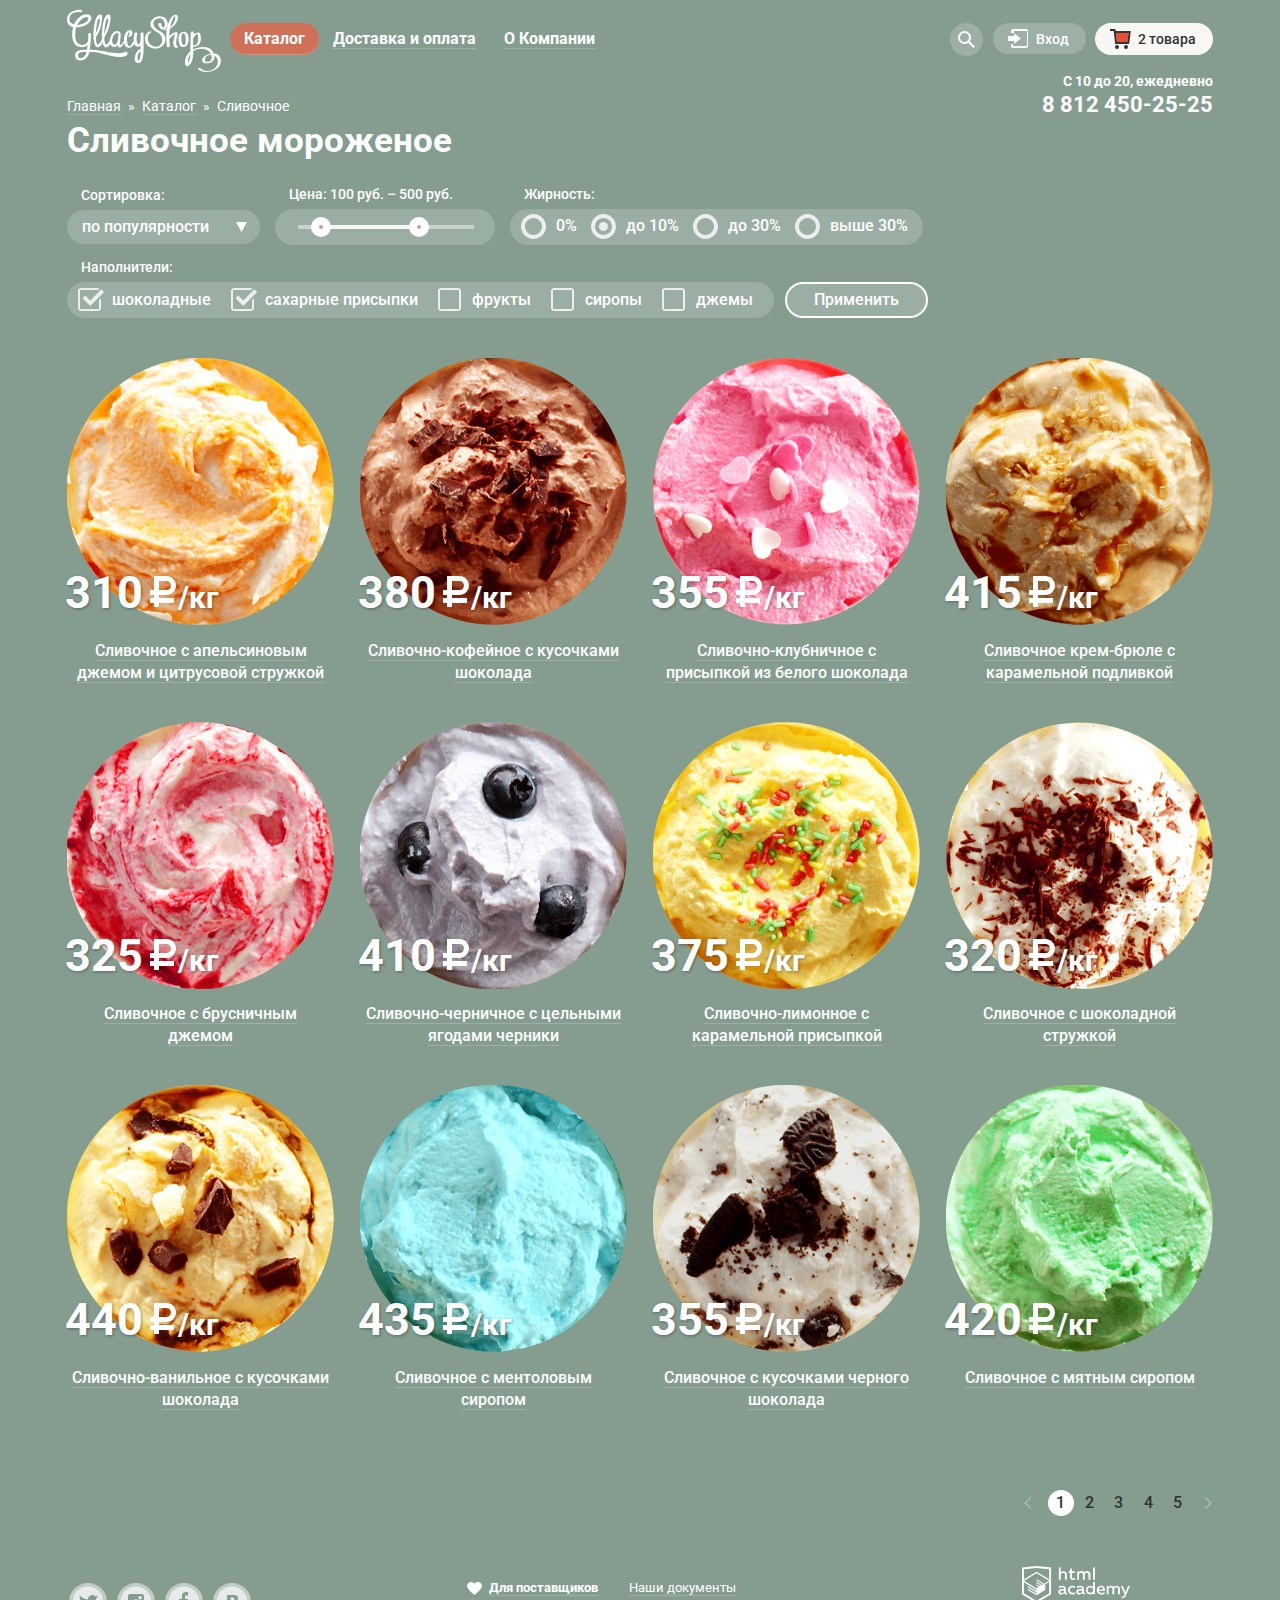
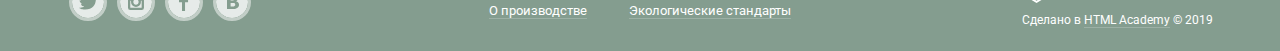
==== commit e5ec4f68: "Косяк с абсолютно спозиционированными элементами" ====
--- a/catalog.html
+++ b/catalog.html
@@ -139,7 +139,7 @@
         <h2 class="visually-hidden">Фильтр сливочного мороженого</h2>
         <form action="https://echo.htmlacademy.ru" method="get">
           <div class="filter-part">
-            <fieldset class="form-item filter-sort">
+            <div class="form-item filter-sort">
               <legend class="form-item-title">Сортировка:</legend>
               <select class="form-sort form-interactive">
                 <option selected>по популярности</option>
@@ -150,8 +150,8 @@
               <svg class="sort-icon-down" xmlns="http://www.w3.org/2000/svg" width="11" height="10" viewBox="0 0 11 10">
                 <path class="icon-color" fill="#231F20" d="M5.5 10L0 0h11"/>
               </svg>
-            </fieldset>
-            <fieldset class="form-item price-wrapper">
+            </div>
+            <div class="form-item price-wrapper">
               <div class="price-controls form-item-title">
                 <label class="min-price min-price-wrapper">
                   Цена:
@@ -171,7 +171,7 @@
                 <div class="range-toggle range-toggle-min"></div>
                 <div class="range-toggle range-toggle-max"></div>
               </div>
-            </fieldset>
+            </div>
             <fieldset class="form-item fatness-wrapper">
               <legend class="form-item-title">Жирность:</legend>
               <ul class="fatness-list form-interactive">
--- a/css/style.css
+++ b/css/style.css
@@ -213,10 +213,9 @@
   -webkit-box-pack: justify;
       -ms-flex-pack: justify;
           justify-content: space-between;
-  width: 387px;
+  width: 395px;
   padding-left: 9px;
-
-  /* padding-top: 3px; */
+  padding-right: 7px;
 }
 
 .catalog-link {
@@ -244,6 +243,7 @@
 
 .navigation-btns-right .inner-right-list {
   width: 263px;
+  padding-top: 7px;
 }
 
 .outer-navigation-link {
@@ -444,7 +444,9 @@
           align-items: center;
 
   position: relative;
-  padding: 9px 17px 9px 43px;
+  padding: 6px 17px 6px 15px;
+
+  /* padding: 9px 17px 9px 43px; */
 }
 
 .btn-search:hover,
@@ -474,8 +476,9 @@
 
 .btn-login svg,
 .btn-basket svg {
-  position: absolute;
-  left: 15px;
+  /* position: absolute;
+  left: 15px; */
+  padding-right: 7px;
 }
 
 .navigation-btn-login {
@@ -871,10 +874,15 @@
   line-height: 60px;
 
   margin: 0 auto;
-  margin-bottom: 31px;
-  margin-top: 70px;
-
-  width: 670px;
+  /* margin-bottom: 31px;
+  margin-top: 70px; */
+
+  /* width: 670px; */
+
+  margin-bottom: 29px;
+  margin-top: 72px;
+
+  width: 710px;
 }
 
 .orange-btn {
@@ -1789,7 +1797,7 @@
   list-style: none;
   margin: 0;
   padding: 0;
-  margin-top: -15px;
+  margin-top: -16px;
 
   display: -webkit-box;
 
@@ -1833,12 +1841,13 @@
   line-height: 41px;
 
   margin: 0;
+  padding-top: 2px;
 }
 
 /* Фильтр */
 
 .filter {
-  margin-top: 27px;
+  margin-top: 25px;
 }
 
 .filter-part {
@@ -1896,7 +1905,7 @@
 .sort-icon-down {
   position: absolute;
   top: 35px;
-  right: 15px;
+  right: 13px;
 }
 
 .icon-color {
@@ -1905,6 +1914,8 @@
 
 
 .form-sort {
+  position: relative;
+
   color: #ffffff;
   font-family: inherit;
   font-size: 16px;
@@ -1944,12 +1955,22 @@
   position: relative;
 
   padding: 16px 21px;
+  /* padding: 8px 68px 8px 36px; */
 }
 
 .scale {
+/* при абслют  */
+
   width: 176px;
   height: 4px;
   background-color: rgba(248, 247, 244, 0.5);
+  margin-left: 2px;
+
+
+  /* width: 176px;
+  height: 4px;
+  background-color: rgba(248, 247, 244, 0.5);
+  margin-left: -13px; */
 }
 
 .bar {
@@ -1958,6 +1979,11 @@
   background-color: #f8f7f4;
 
   margin-left: 20px;
+
+  /* width: 105px;
+  height: 4px;
+  background-color: #f8f7f4;
+  margin-left: 22px; */
 }
 
 .range-toggle {
@@ -1997,11 +2023,13 @@
 }
 
 .range-toggle-min {
-  left: 34px;
+  left: 36px;
+  /* margin-left: -163px; */
 }
 
 .range-toggle-max {
   right: 66px;
+  /* margin-left: 78px; */
 }
 
 /* Жирность */
@@ -2025,7 +2053,7 @@
 }
 
 .fatness-item label {
-  position: relative;
+  /* position: relative;
   margin-left: 28px;
   margin-right: 12px;
   color: #ffffff;
@@ -2039,6 +2067,21 @@
   bottom: 3px;
   padding-left: 9px;
 
+  cursor: pointer; */
+
+  position: relative;
+  margin-left: 28px;
+  margin-right: 12px;
+
+  color: #ffffff;
+  font-family: inherit;
+  font-size: 16px;
+  font-weight: 500;
+  line-height: 18px;
+
+  right: 3px;
+  bottom: 3px;
+  padding-left: 9px;
   cursor: pointer;
 }
 
@@ -2173,6 +2216,10 @@
   list-style: none;
 }
 
+.inner-list {
+  margin-top: 2px;
+}
+
 /* наведение на мороженое */
 
 .icecream-background {
@@ -2241,7 +2288,7 @@
       -ms-flex-pack: end;
           justify-content: flex-end;
 
-  padding-top: 80px;
+  padding-top: 79px;
   padding-right: 5px;
   padding-bottom: 39px;
 }
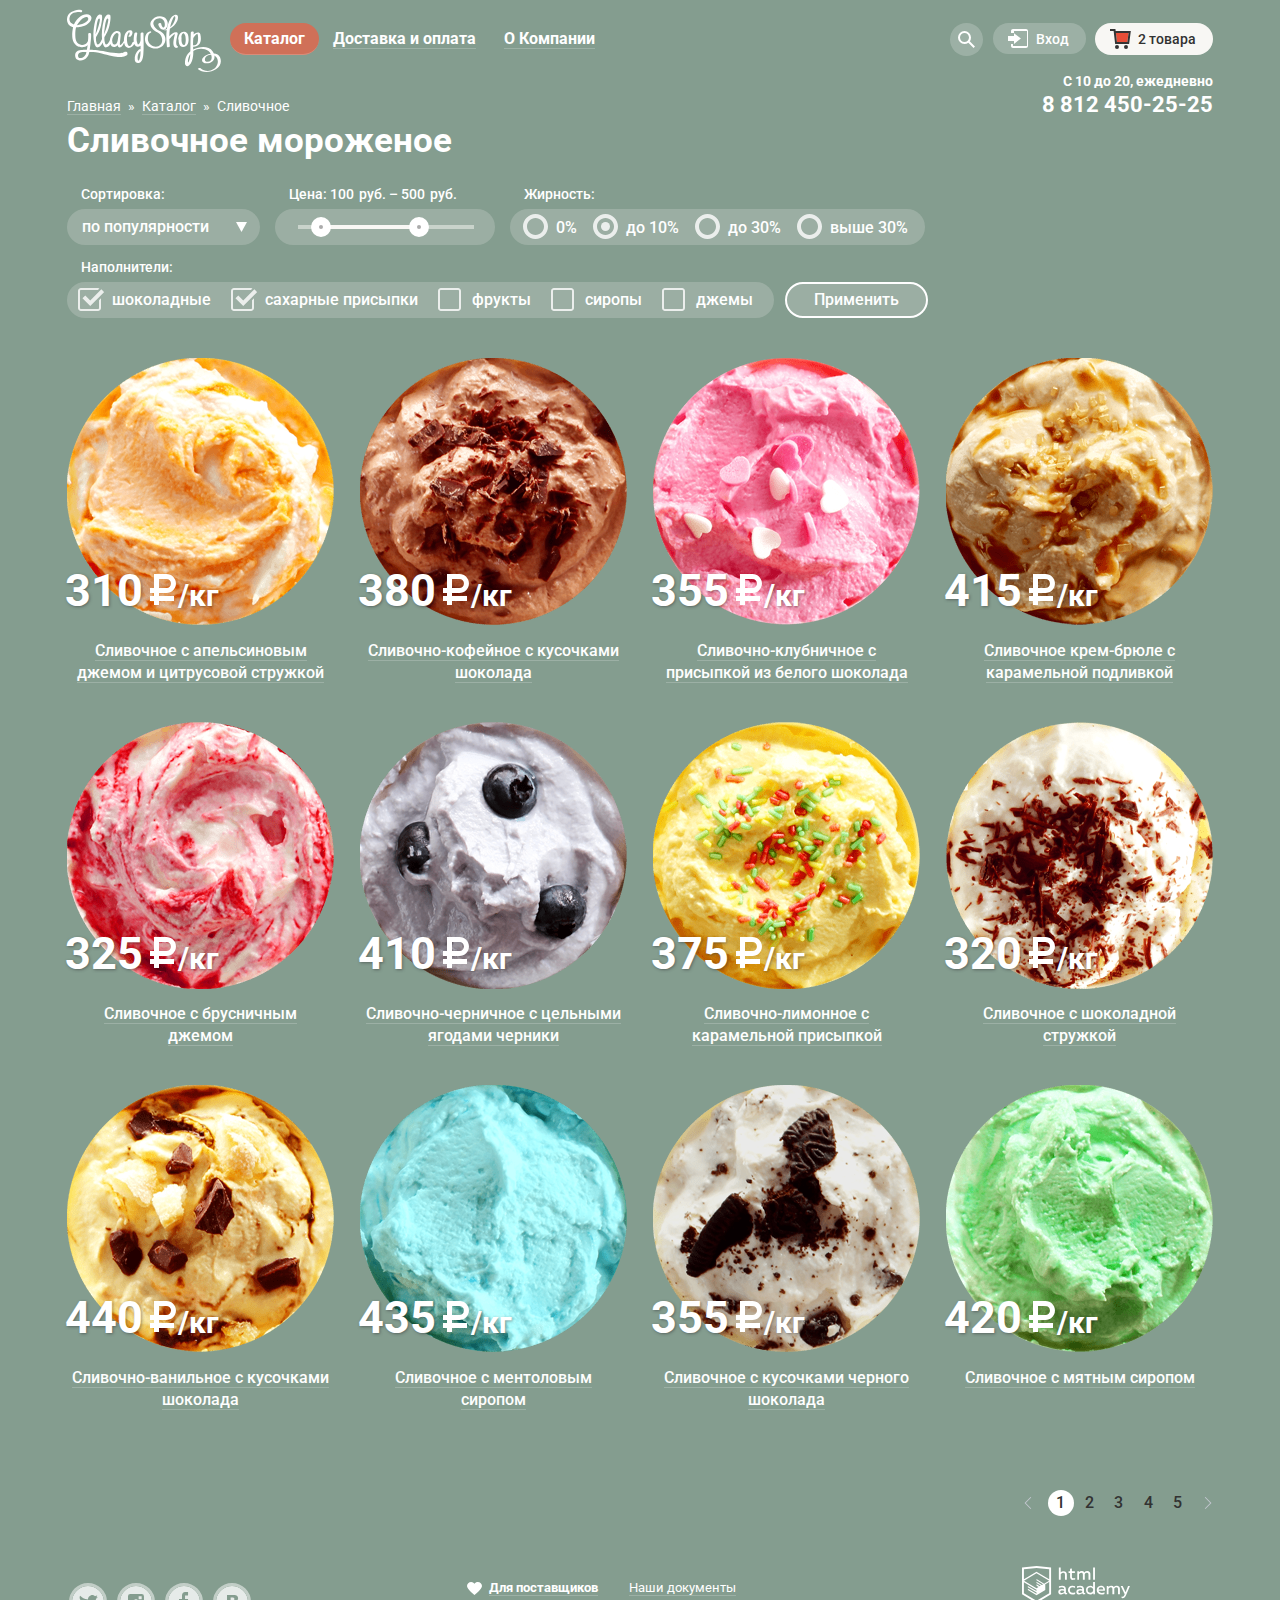
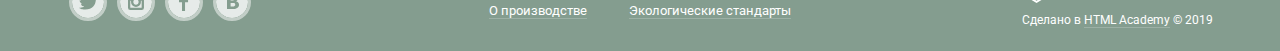
==== commit a0294847: "IE сортировка" ====
--- a/catalog.html
+++ b/catalog.html
@@ -140,7 +140,7 @@
         <form action="https://echo.htmlacademy.ru" method="get">
           <div class="filter-part">
             <div class="form-item filter-sort">
-              <legend class="form-item-title">Сортировка:</legend>
+              <label class="form-item-title">Сортировка:</label>
               <select class="form-sort form-interactive">
                 <option selected>по популярности</option>
                 <option>сначала недорогие</option>
--- a/css/style.css
+++ b/css/style.css
@@ -781,7 +781,6 @@
 .slider-wrapper::before,
 .slider-wrapper::after {
   content: "";
-
   visibility: hidden;
 }
 
@@ -1080,7 +1079,7 @@
 }
 
 .inner-list .price-big {
-  bottom: 64px;
+  bottom: 66px;
   left: -2px;
 }
 
@@ -1900,11 +1899,18 @@
 
 .filter-sort {
   position: relative;
+  display: -webkit-box;
+  display: -ms-flexbox;
+  display: flex;
+  -webkit-box-orient: vertical;
+  -webkit-box-direction: normal;
+      -ms-flex-direction: column;
+          flex-direction: column;
 }
 
 .sort-icon-down {
   position: absolute;
-  top: 35px;
+  top: 36px;
   right: 13px;
 }
 
@@ -1923,11 +1929,18 @@
   line-height: 18px;
   border: none;
 
-  padding: 8px 32px 8px 15px;
+  padding: 9px 32px 9px 15px;
 
   -webkit-appearance: none;
     -moz-appearance: none;
-    -ms-appearance: none
+    -ms-appearance: none;
+    appearance: none;
+}
+
+/* IE */
+
+.form-sort::-ms-expand {
+  display: none;
 }
 
 .form-sort:hover {
@@ -1954,40 +1967,40 @@
 
   position: relative;
 
-  padding: 16px 21px;
-  /* padding: 8px 68px 8px 36px; */
+  /* padding: 16px 21px; */
+  padding: 8px 66px 8px 36px;
 }
 
 .scale {
 /* при абслют  */
+
+  /* width: 176px;
+  height: 4px;
+  background-color: rgba(248, 247, 244, 0.5);
+  margin-left: 2px; */
+
 
   width: 176px;
   height: 4px;
   background-color: rgba(248, 247, 244, 0.5);
-  margin-left: 2px;
-
-
-  /* width: 176px;
-  height: 4px;
-  background-color: rgba(248, 247, 244, 0.5);
-  margin-left: -13px; */
+  margin-left: -13px;
 }
 
 .bar {
-  width: 107px;
+  /* width: 107px;
   height: 4px;
   background-color: #f8f7f4;
 
-  margin-left: 20px;
-
-  /* width: 105px;
+  margin-left: 20px; */
+
+  width: 105px;
   height: 4px;
   background-color: #f8f7f4;
-  margin-left: 22px; */
+  margin-left: 22px;
 }
 
 .range-toggle {
-  position: absolute;
+  /* position: absolute; */
   width: 4px;
   height: 4px;
 
@@ -2014,7 +2027,7 @@
   margin: 0;
   border: none;
   background: transparent;
-  width: 24px;
+  width: 26px;
 
   color: #ffffff;
   font-size: 14px;
@@ -2023,13 +2036,13 @@
 }
 
 .range-toggle-min {
-  left: 36px;
-  /* margin-left: -163px; */
+  /* left: 36px; */
+  margin-left: -163px;
 }
 
 .range-toggle-max {
-  right: 66px;
-  /* margin-left: 78px; */
+  /* right: 66px; */
+  margin-left: 78px;
 }
 
 /* Жирность */
@@ -2049,26 +2062,10 @@
       -ms-flex-direction: row;
           flex-direction: row;
 
-  padding: 4px 0 5px 12px;
+  padding: 4px 2px 5px 12px;
 }
 
 .fatness-item label {
-  /* position: relative;
-  margin-left: 28px;
-  margin-right: 12px;
-  color: #ffffff;
-
-  font-family: inherit;
-  font-size: 16px;
-  font-weight: 500;
-  line-height: 18px;
-  right: 1px;
-
-  bottom: 3px;
-  padding-left: 9px;
-
-  cursor: pointer; */
-
   position: relative;
   margin-left: 28px;
   margin-right: 12px;
@@ -2080,7 +2077,7 @@
   line-height: 18px;
 
   right: 3px;
-  bottom: 3px;
+  bottom: 1px;
   padding-left: 9px;
   cursor: pointer;
 }
@@ -2092,8 +2089,8 @@
   position: absolute;
   width: 25px;
   height: 25px;
-  left: -26px;
-  top: -2px;
+  left: -24px;
+  top: -4px;
 
   background-image: url("../img/svg/radio-off.svg");
   opacity: 0.8;
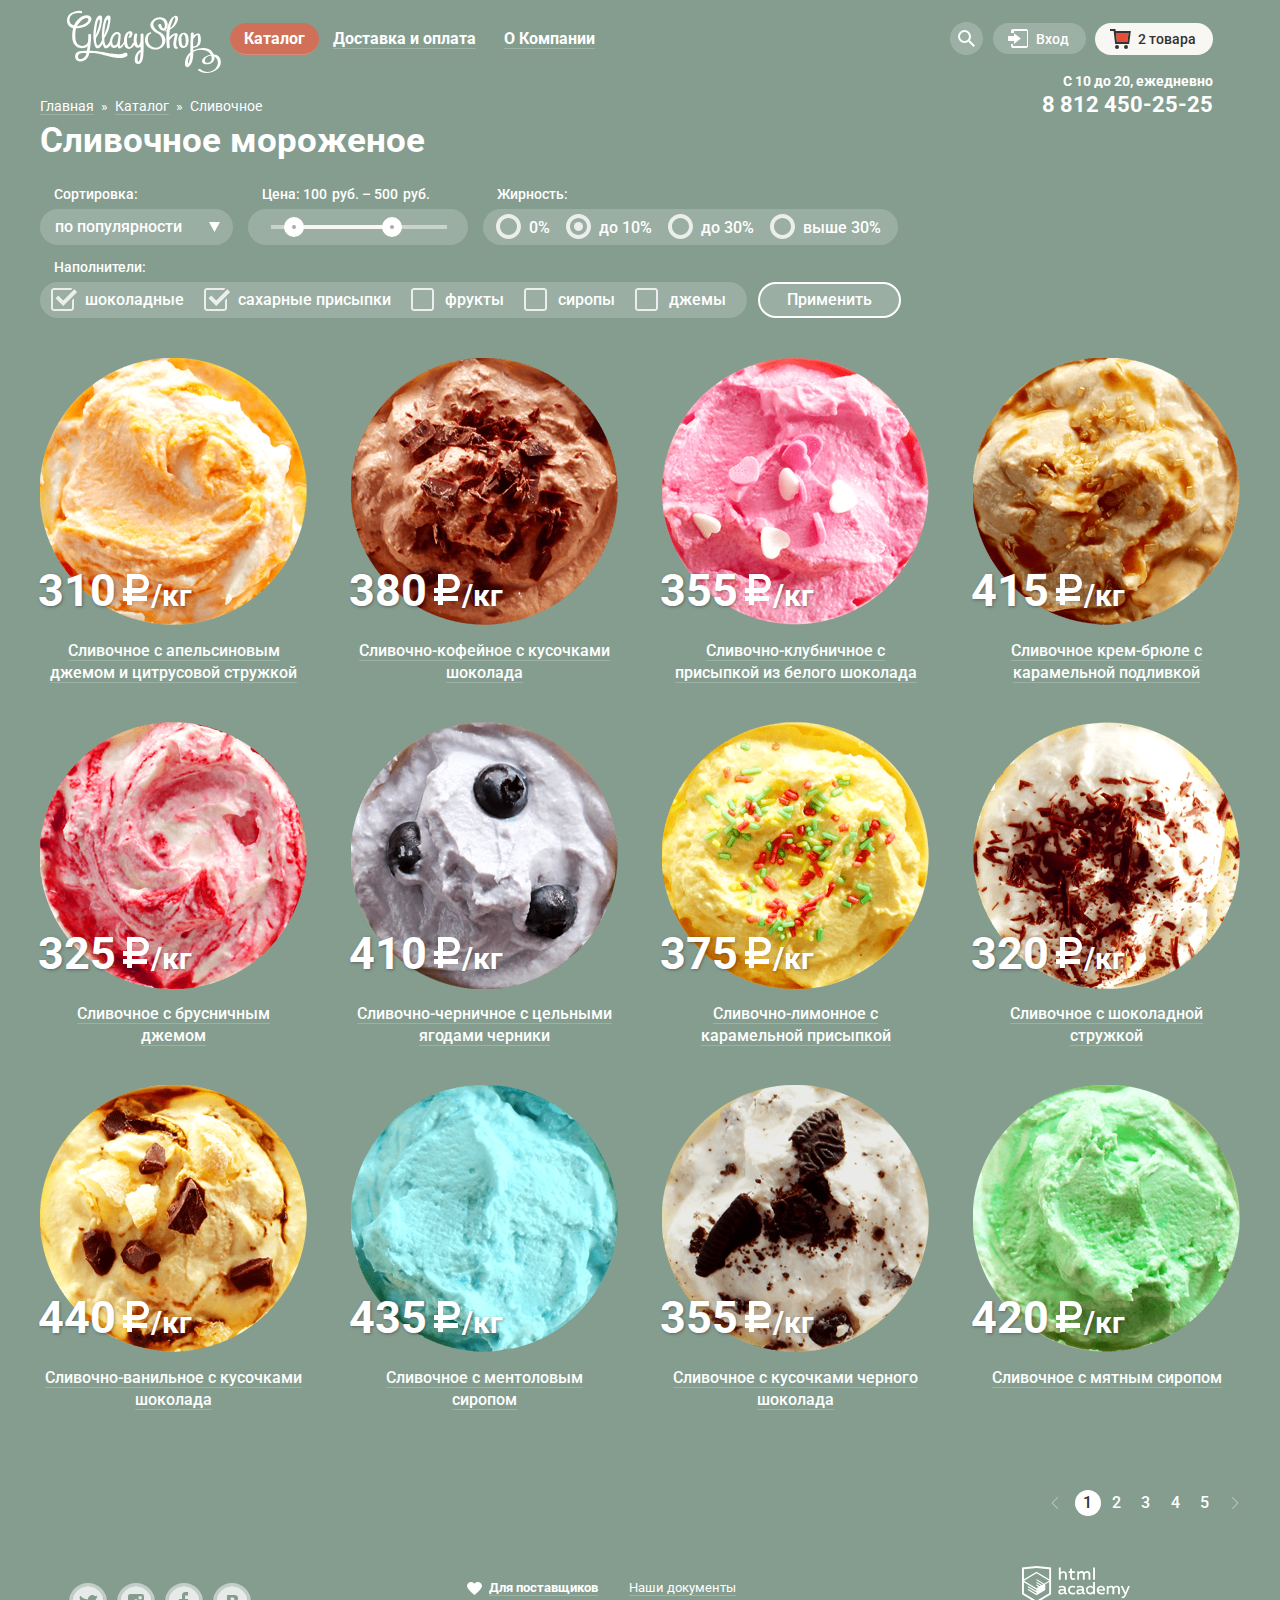
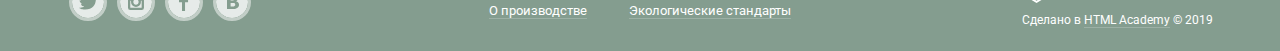
==== commit 6ae65ab3: "Исправила все моменты" ====
--- a/catalog.html
+++ b/catalog.html
@@ -124,7 +124,7 @@
 
       <address class="contact-information">
         <span class="work-time">С 10 до 20, ежедневно</span>
-        8 812 450-25-25
+        <a href="tel:88124502525">8 812 450-25-25</a>
       </address>
     </header>
 
--- a/css/style.css
+++ b/css/style.css
@@ -103,7 +103,7 @@
 
   margin: 0 auto;
 
-   min-width: 1146px;
+   min-width: 1200px;
 }
 
 
@@ -186,7 +186,7 @@
 }
 
 .logo-link {
-  margin-bottom: 6px;
+  margin-bottom: 3px;
 }
 
 .navigation-links-left {
@@ -236,7 +236,7 @@
           justify-content: space-between;
   width: 245px;
 
-  padding-top: 4px;
+  padding-top: 7px;
 }
 
 /* список навигационных кнопок справа в каталоге */
@@ -365,6 +365,10 @@
   display: block;
 }
 
+.navigation-btn-search {
+  margin-top: -1px;
+}
+
 .btn-search {
   width: 33px;
   height: 33px;
@@ -420,9 +424,49 @@
 }
 
 .search-form input {
-  width: 287px;
+  width: 310px;
   padding-left: 10px;
   padding-right: 10px;
+  padding-top: 12px;
+  padding-bottom: 12px;
+  font-weight: 700;
+}
+
+.search-form input:hover {
+  border: 2px solid rgba(154, 154, 154, 0.52);
+  outline: none;
+  padding: 11px 9px;
+}
+
+.search-form input:focus {
+  border: 2px solid rgba(46, 136, 228, 0.52);
+  background-color: #ffffff;
+  padding: 11px 9px;
+}
+
+.search-form input::-webkit-input-placeholder {
+  color: #999999;
+  font-weight: 400;
+}
+
+.search-form input::-moz-placeholder {
+  color: #999999;
+  font-weight: 400;
+}
+
+.search-form input:-ms-input-placeholder {
+  color: #999999;
+  font-weight: 400;
+}
+
+.search-form input::-ms-input-placeholder {
+  color: #999999;
+  font-weight: 400;
+}
+
+.search-form input::placeholder {
+  color: #999999;
+  font-weight: 400;
 }
 
 .btn-login,
@@ -445,8 +489,6 @@
 
   position: relative;
   padding: 6px 17px 6px 15px;
-
-  /* padding: 9px 17px 9px 43px; */
 }
 
 .btn-search:hover,
@@ -476,8 +518,6 @@
 
 .btn-login svg,
 .btn-basket svg {
-  /* position: absolute;
-  left: 15px; */
   padding-right: 7px;
 }
 
@@ -534,6 +574,44 @@
   margin-top: 20px;
   padding-left: 15px;
   padding-right: 15px;
+  font-weight: 700;
+}
+
+.login-form input:hover {
+  border: 2px solid rgba(154, 154, 154, 0.52);
+  outline: none;
+  padding: 11px 9px;
+}
+
+.login-form input:focus {
+  border: 2px solid rgba(46, 136, 228, 0.52);
+  background-color: #ffffff;
+  padding: 11px 9px;
+}
+
+.login-form input::-webkit-input-placeholder {
+  color: #999999;
+  font-weight: 400;
+}
+
+.login-form input::-moz-placeholder {
+  color: #999999;
+  font-weight: 400;
+}
+
+.login-form input:-ms-input-placeholder {
+  color: #999999;
+  font-weight: 400;
+}
+
+.login-form input::-ms-input-placeholder {
+  color: #999999;
+  font-weight: 400;
+}
+
+.login-form input::placeholder {
+  color: #999999;
+  font-weight: 400;
 }
 
 .login-btn {
@@ -553,13 +631,6 @@
 .login-help-links {
   -ms-flex-item-align: end;
       align-self: flex-end;
-  /* display: -webkit-box;
-  display: -ms-flexbox;
-  display: flex;
-  -webkit-box-orient: vertical;
-  -webkit-box-direction: normal;
-      -ms-flex-direction: column;
-          flex-direction: column; */
   margin-top: -41px;
   margin-right: 20px;
 }
@@ -568,7 +639,6 @@
   color: #323232;
   font-size: 13px;
   font-weight: 400;
-  /* line-height: 24px; */
   padding-top: 3px;
 
   border-bottom: 1px solid rgba(0, 0, 0, 0.3);
@@ -628,7 +698,12 @@
 }
 
 .basket-list-table {
-  padding-top: 2px;
+  padding-top: 17px;
+  border-collapse: collapse;
+}
+
+.basket-list-table .table-string:first-child {
+  padding-top: 19px;
 }
 
 .table-string {
@@ -639,13 +714,12 @@
   -webkit-box-direction: normal;
       -ms-flex-direction: row;
           flex-direction: row;
-  /* align-items: center; */
-
-  padding-top: 14px;
+  padding-bottom: 15px;
+  padding-right: 31px;
 }
 
 .table-close-btn-sting {
-  padding-top: 9px;
+  padding-top: 8px;
 }
 
 .table-close-btn {
@@ -656,8 +730,7 @@
 }
 
 .icecream-mini-string {
-  padding-top: 2px;
-  padding-left: 3px;
+  padding-left: 4px;
 }
 
 .icecream-mini {
@@ -685,8 +758,9 @@
 }
 
 .total-price {
-  padding-left: 28px;
+  /* padding-left: 28px; */
   padding-top: 10px;
+  padding-left: 27px;
 }
 
 .small-price {
@@ -704,10 +778,23 @@
   -webkit-box-align: end;
       -ms-flex-align: end;
           align-items: flex-end;
+  margin: 0;
   padding-right: 15px;
-  padding-top: 12px;
-  padding-bottom: 1px;
-}
+  padding-top: 15px;
+  /* padding-bottom: 1px; */
+}
+
+.total-sum::before {
+  content: "";
+  position: absolute;
+  height: 1px;
+  width: 510px;
+
+  right: 15px;
+  bottom: 111px;
+
+  background-color: #cacac7;
+  }
 
 .total {
   color: #323232;
@@ -724,6 +811,8 @@
 
   padding: 10px 15px;
   margin-top: 13px;
+/* new */
+  margin-bottom: 17px;
 }
 
 /* конец навигации */
@@ -751,6 +840,10 @@
   position: absolute;
   right: 0;
   top: 69px;
+}
+
+.contact-information a {
+  color: inherit;
 }
 
 .work-time {
@@ -916,6 +1009,7 @@
 
 .btn-buy {
   display: inline-block;
+  vertical-align: top;
 
   font-size: 32px;
   font-weight: 700;
@@ -1284,6 +1378,8 @@
 
   width: 300px;
   display: inline-block;
+  vertical-align: top;
+
   padding-top: 4px;
 
 }
@@ -1332,7 +1428,7 @@
 
 .subscription-form input {
   font-size: 16px;
-  font-weight: 400;
+  font-weight: 700;
   line-height: 24px;
 
   width: 379px;
@@ -1348,39 +1444,41 @@
   margin-right: 9px;
 }
 
-.subscription-form input:focus,
-.subscription-form input:focus {
+.subscription-form input:hover {
   border: 2px solid rgba(154, 154, 154, 0.52);
   outline: none;
-  padding-left: 13px;
-  padding-top: 8px;
-  padding-bottom: 8px;
-}
-
-.subscription-form input:active {
+  padding: 8px 12px;
+}
+
+.subscription-form input:focus {
   border: 2px solid rgba(46, 136, 228, 0.52);
   background-color: #ffffff;
-  font-weight: 700;
+  padding: 8px 12px;
 }
 
 .subscription-form input::-webkit-input-placeholder {
   color: #999999;
+  font-weight: 400;
 }
 
 .subscription-form input::-moz-placeholder {
   color: #999999;
+  font-weight: 400;
 }
 
 .subscription-form input:-ms-input-placeholder {
   color: #999999;
+  font-weight: 400;
 }
 
 .subscription-form input::-ms-input-placeholder {
   color: #999999;
+  font-weight: 400;
 }
 
 .subscription-form input::placeholder {
   color: #999999;
+  font-weight: 400;
 }
 
 .subscription-btn {
@@ -1394,12 +1492,18 @@
 /* карта */
 
 .map {
-  margin-top: 38px;
-}
-
-.yandex-map {
+  margin-top: 41px;
+  position: relative;
   width: 100%;
   height: 427px;
+  background: url("../img/map.jpg") no-repeat center;
+}
+
+.interactive-map {
+  width: 100%;
+  height: 427px;
+  z-index: 1;
+  position: absolute;
 }
 
 /* блок с контактной информацией */
@@ -1419,6 +1523,7 @@
   border-radius: 15px;
 
   text-align: center;
+  z-index: 2;
 }
 
 .map-information {
@@ -1430,7 +1535,7 @@
 
   padding-right: 10px;
   padding-left: 26px;
-  padding-top: 31px;
+  padding-top: 29px;
 
   text-align: left;
 }
@@ -1468,6 +1573,7 @@
 
 .information-btn {
   display: inline-block;
+  vertical-align: top;
 
   color: #fefefe;
   font-size: 18px;
@@ -1534,10 +1640,10 @@
 
 .feedback-name input,
 .feedback-email input {
-  color: #999999;
+  color: #323232;
   font-family: inherit;
   font-size: 16px;
-  font-weight: 400;
+  font-weight: 700;
   line-height: 24px;
   width: 266px;
   border: 1px solid rgba(178, 178, 178, 0.52);
@@ -1553,10 +1659,10 @@
 }
 
 .feedback-comment textarea {
-  color: #999999;
+  color: #323232;
   font-family: inherit;
   font-size: 16px;
-  font-weight: 400;
+  font-weight: 700;
   line-height: 24px;
 
   width: 100%;
@@ -1578,11 +1684,44 @@
   resize: none;
 }
 
+.feedback-name input::-webkit-input-placeholder,
+.feedback-email input::-webkit-input-placeholder,
+.feedback-comment textarea::-webkit-input-placeholder {
+  font-weight: 400;
+  color: #999999;
+}
+
+.feedback-name input::-moz-placeholder,
+.feedback-email input::-moz-placeholder,
+.feedback-comment textarea::-moz-placeholder {
+  font-weight: 400;
+  color: #999999;
+}
+
+.feedback-name input:-ms-input-placeholder,
+.feedback-email input:-ms-input-placeholder,
+.feedback-comment textarea:-ms-input-placeholder {
+  font-weight: 400;
+  color: #999999;
+}
+
+.feedback-name input::-ms-input-placeholder,
+.feedback-email input::-ms-input-placeholder,
+.feedback-comment textarea::-ms-input-placeholder {
+  font-weight: 400;
+  color: #999999;
+}
+
+.feedback-name input::placeholder,
+.feedback-email input::placeholder,
+.feedback-comment textarea::placeholder {
+  font-weight: 400;
+  color: #999999;
+}
+
 .feedback-name input:hover,
-.feedback-email input:hover,
-.feedback-name input:focus,
-.feedback-email input:focus {
-  border: 2px solid rgba(154, 154, 154, 0.52);
+.feedback-email input:hover {
+  border: 2px inset rgba(154, 154, 154, 0.52);
   outline: none;
   padding-top: 9px;
   padding-bottom: 9px;
@@ -1590,12 +1729,24 @@
   padding-right: 11px;
 }
 
-.feedback-name input:active,
-.feedback-email input:active {
-  border: 2px solid rgba(46, 136, 228, 0.52);
+.feedback-comment textarea:hover {
+  border: 2px inset rgba(154, 154, 154, 0.52);
   outline: none;
-}
-
+  padding: 4px 11px;
+}
+
+.feedback-name input:focus,
+.feedback-email input:focus {
+  border: 2px inset rgba(46, 136, 228, 0.52);
+  outline: none;
+  padding: 9px 11px;
+}
+
+.feedback-comment textarea:focus {
+  border: 2px inset rgba(46, 136, 228, 0.52);
+  outline: none;
+  padding: 4px 11px;
+}
 
 .feedback-btn {
   color: #fefefe;
@@ -1637,7 +1788,7 @@
 }
 
 .main-footer .social-links {
-  margin-top: 31px;
+  margin-top: 39px;
 }
 
 .social-link-item {
@@ -1677,7 +1828,7 @@
 }
 
 .main-footer .important-links {
-  padding-top: 24px;
+  padding-top: 31px;
 }
 
 .important-links-left,
@@ -1736,7 +1887,7 @@
 }
 
 .main-footer .copiright {
-  margin-top: 3px;
+  margin-top: 8px;
 }
 
 .htmlacademy-logo {
@@ -2310,7 +2461,7 @@
   position: relative;
 
   color: #ffffff;
-  font-family: Roboto;
+  font-family: inherit;
   font-size: 16px;
   font-weight: 500;
   line-height: 18px;
@@ -2338,11 +2489,15 @@
 }
 
 .paginator-item a {
-  color: #323232;
+  color: #ffffff;
 }
 
 .paginator-item-current {
   background-color: #ffffff;
+}
+
+.paginator-item-current a {
+  color: #323232;
 }
 
 .paginator-item:hover,
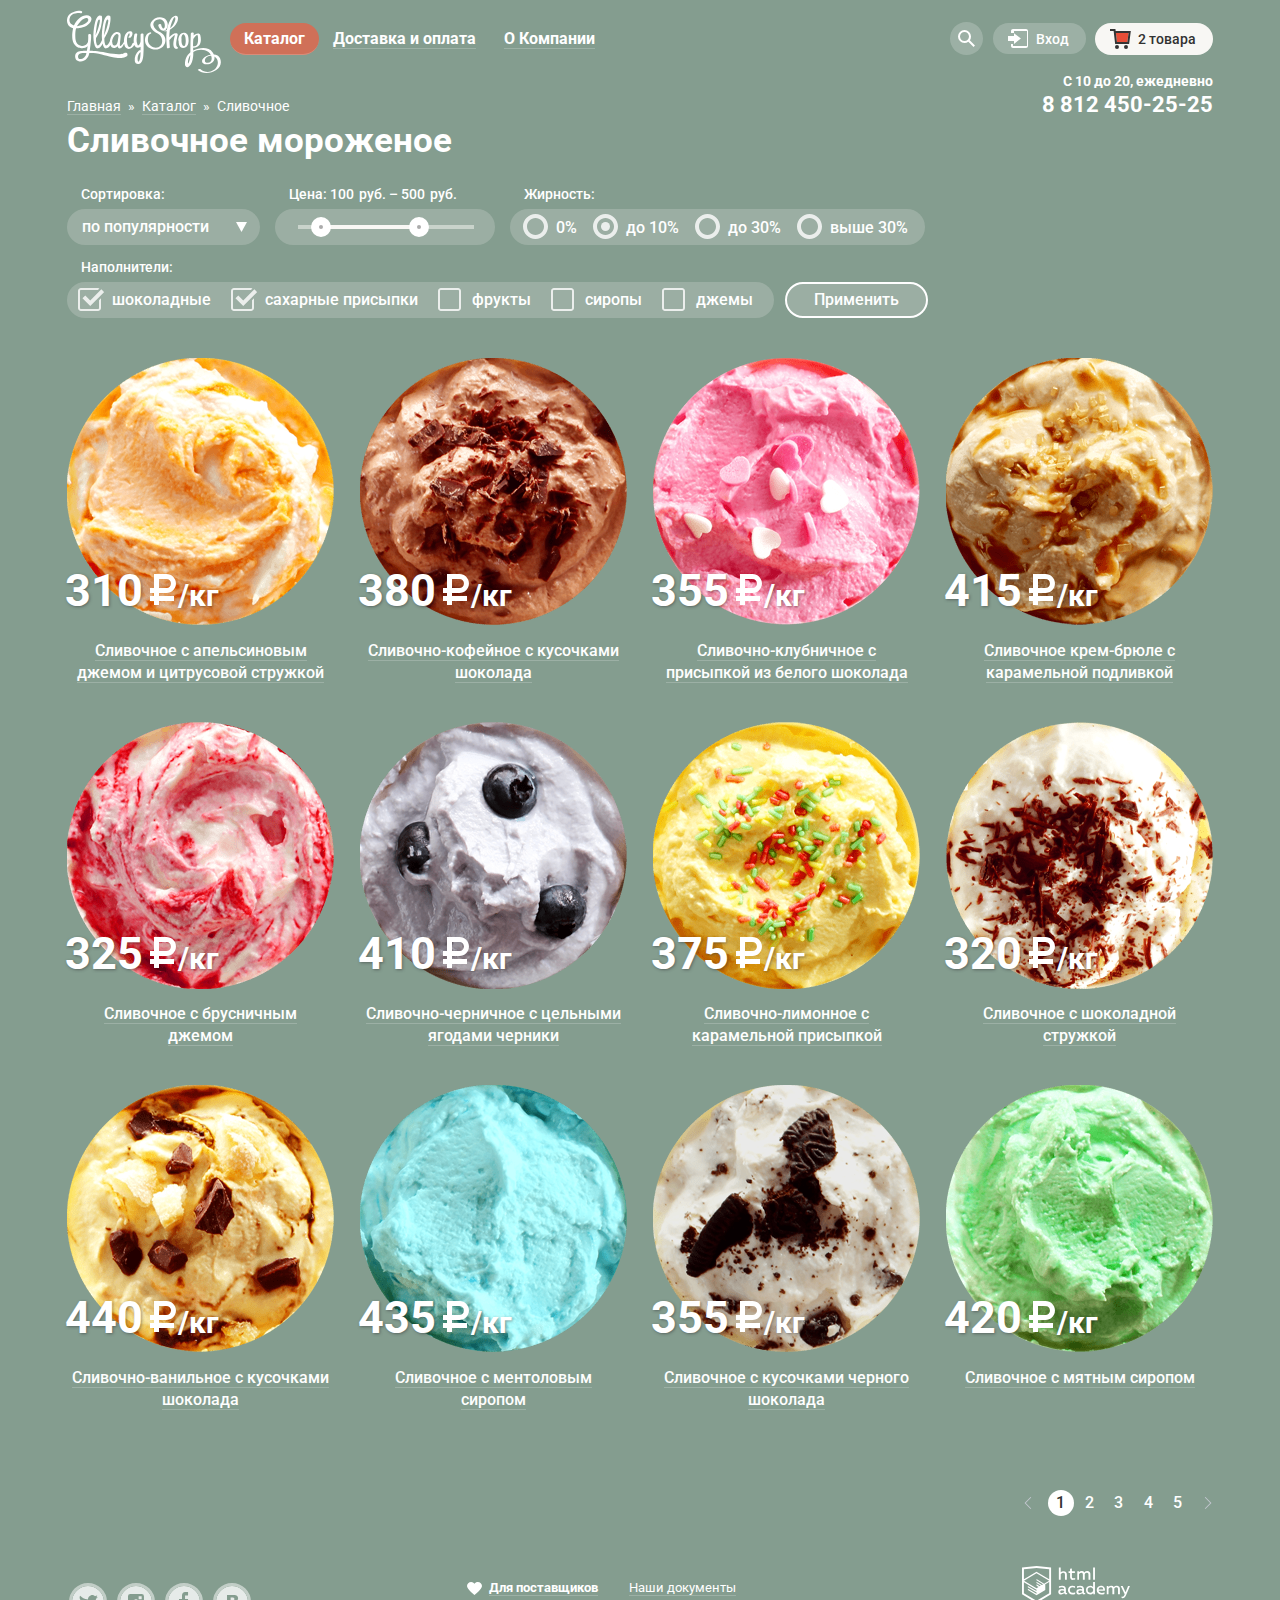
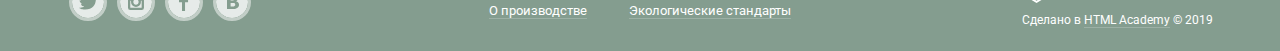
==== commit 9bd4fef4: "Д13 и Д15" ====
--- a/catalog.html
+++ b/catalog.html
@@ -6,7 +6,7 @@
     <title>HTML Academy: Глейси</title>
     <link href="https://fonts.googleapis.com/css?family=Roboto:400,500,700&display=swap&subset=cyrillic" rel="stylesheet">
     <link rel="stylesheet" href="css/normalize.css">
-    <link rel="stylesheet" href="css/style.css">
+    <link rel="stylesheet" href="css/style.min.css">
   </head>
 
   <body class="inner-body">
@@ -128,7 +128,7 @@
       </address>
     </header>
 
-    <main>
+    <main class="content-center">
       <ul class="breadcrumb">
         <li><a href="index.html" class="first-link link-underline">Главная</a></li>
         <li><a class="link-underline" href="#">Каталог</a></li>
@@ -406,6 +406,6 @@
       <b class="copiright-text">Сделано в <a href="https://htmlacademy.ru/intensive/htmlcss" class="link-underline">HTML Academy</a> © 2019</b>
     </p>
   </footer>
-  <script src="js/script.js"></script>
+  <script src="js/script.min.js"></script>
   </body>
 </html>
--- a/css/style.min.css
+++ b/css/style.min.css
@@ -0,0 +1 @@
+@-webkit-keyframes show-form{0%{-webkit-transform:translateY(-2000px);transform:translateY(-2000px)}70%{-webkit-transform:translateY(30px) scale(0.5);transform:translateY(30px) scale(0.5)}90%{-webkit-transform:translateY(-10px) scale(0.9);transform:translateY(-10px) scale(0.9)}100%{-webkit-transform:translateY(0) scale(1);transform:translateY(0) scale(1)}}@keyframes show-form{0%{-webkit-transform:translateY(-2000px);transform:translateY(-2000px)}70%{-webkit-transform:translateY(30px) scale(0.5);transform:translateY(30px) scale(0.5)}90%{-webkit-transform:translateY(-10px) scale(0.9);transform:translateY(-10px) scale(0.9)}100%{-webkit-transform:translateY(0) scale(1);transform:translateY(0) scale(1)}}@-webkit-keyframes shake{0%,100%{-webkit-transform:translateX(0);transform:translateX(0)}10%,30%,50%,70%,90%{-webkit-transform:translateX(-10px);transform:translateX(-10px)}20%,40%,60%,80%{-webkit-transform:translateX(10px);transform:translateX(10px)}}@keyframes shake{0%,100%{-webkit-transform:translateX(0);transform:translateX(0)}10%,30%,50%,70%,90%{-webkit-transform:translateX(-10px);transform:translateX(-10px)}20%,40%,60%,80%{-webkit-transform:translateX(10px);transform:translateX(10px)}}body{margin:0;padding:0;font-family:"Roboto",Arial,sans-serif;font-size:24px;font-weight:400;color:#fff;margin:0 auto;min-width:1200px}a{text-decoration:none}.visually-hidden{position:absolute;clip:rect(0 0 0 0);width:1px;height:1px;margin:-1px}.show{display:block}.content-center{max-width:1146px;margin:0 auto}.input{display:block;margin:0 auto;padding-top:12px;padding-bottom:12px;border-radius:5px;border:1px solid #d3d3d2;background-color:#fff}.overlay{position:fixed;width:100%;height:100%;top:0;left:0;right:0;bottom:0;background-color:rgba(0,0,0,0.3);z-index:2;cursor:pointer}.header{position:absolute;left:50%;margin-left:-573px;width:1146px;z-index:2}.navigation{font-size:16px;font-weight:700;line-height:18px;display:-webkit-box;display:-ms-flexbox;display:flex;-webkit-box-orient:horizontal;-webkit-box-direction:normal;-ms-flex-direction:row;flex-direction:row;-webkit-box-align:center;-ms-flex-align:center;align-items:center;-webkit-box-pack:justify;-ms-flex-pack:justify;justify-content:space-between}.logo-link{margin-bottom:3px}.navigation-links-left{display:-webkit-box;display:-ms-flexbox;display:flex;-webkit-box-align:center;-ms-flex-align:center;align-items:center;margin-top:-15px}.navigation-links,.dropdown-navigation{list-style:none;-webkit-box-sizing:border-box;box-sizing:border-box}.navigation-links{display:-webkit-box;display:-ms-flexbox;display:flex;-webkit-box-pack:justify;-ms-flex-pack:justify;justify-content:space-between;width:395px;padding-left:9px;padding-right:7px}.catalog-link{padding-bottom:13px}.navigation-btns-right{padding-bottom:11px}.btns-right-list{list-style:none;display:-webkit-box;display:-ms-flexbox;display:flex;-webkit-box-pack:justify;-ms-flex-pack:justify;justify-content:space-between;width:245px;padding-top:7px}.navigation-btns-right .inner-right-list{width:263px;padding-top:7px}.outer-navigation-link{color:#fff;border-bottom:1px solid rgba(255,255,255,0.2);margin:0 14px}.outer-navigation-link:hover:not(.on-page-link),.outer-navigation-link:focus:not(.on-page-link){color:#323232;background-color:#f7f6f3;border-radius:16px;padding:6px 14px;margin:0}.outer-navigation-link:active,.outer-navigation-link:active{color:#323232;border-radius:16px;-webkit-box-shadow:inset 0 2px 1px #696969;box-shadow:inset 0 2px 1px #696969;background-color:#ededed;background-color:#f8f7f4}.catalog-link:focus ~ .dropdown-navigation,.catalog-link:hover ~ .dropdown-navigation{display:block;z-index:3}.catalog-link-inner:focus ~ .dropdown-navigation,.catalog-link-inner:hover ~ .dropdown-navigation{display:block;z-index:3}.dropdown-navigation{position:absolute;display:none;padding:0;width:143px;-webkit-box-shadow:0 20px 20px rgba(0,0,0,0.4);box-shadow:0 20px 20px rgba(0,0,0,0.4);background-color:#f8f7f4;border-radius:5px;left:157px;top:60px;padding-top:6px;padding-bottom:9px;z-index:1}.dropdown-navigation a{color:#323232;font-size:14px;font-weight:400;line-height:16px;padding-left:20px;padding-top:5px;padding-bottom:5px;display:block}.link-news a{font-weight:700;position:relative;margin-bottom:11px}.link-news::after{position:absolute;content:"";background-image:url(../img/dropdown-line.png);background-repeat:no-repeat;height:2px;width:128px;top:37px;left:6px}.dropdown-navigation li:not(:first-child){margin-top:5px}.dropdown-navigation-link:hover,.dropdown-navigation-link:focus{background-color:#fbded7;display:block}.dropdown-navigation a:active,.dropdown-navigation a:active{background-color:#f6b5a5;display:block}.link-current{color:#323232;background-color:#d07058;display:block}.navigation-btn-search{margin-top:-1px}.btn-search{width:33px;height:33px;border-radius:50%;background-color:rgba(255,255,255,0.2);display:-webkit-box;display:-ms-flexbox;display:flex;-webkit-box-pack:center;-ms-flex-pack:center;justify-content:center;-webkit-box-align:center;-ms-flex-align:center;align-items:center}.catalog-link:hover .dropdown-navigation{display:block}.search-form{width:341px;-webkit-box-shadow:0 20px 20px rgba(0,0,0,0.4);box-shadow:0 20px 20px rgba(0,0,0,0.4);background-color:#f8f7f4;position:absolute;top:59px;right:213px;border-radius:5px;padding-top:20px;padding-bottom:20px;z-index:1;display:none}.navigation-btn-search:hover .search-form{display:block}.btn-search:focus ~ .search-form{display:block}.search-form input{width:310px;font-weight:700;padding:12px 10px}.search-form input:hover{border:2px solid rgba(154,154,154,0.52);outline:none;padding:11px 9px}.search-form input:focus{border:2px solid rgba(46,136,228,0.52);background-color:#fff;padding:11px 9px}.search-form input::-webkit-input-placeholder{color:#999;font-weight:400}.search-form input::-moz-placeholder{color:#999;font-weight:400}.search-form input:-ms-input-placeholder{color:#999;font-weight:400}.search-form input::-ms-input-placeholder{color:#999;font-weight:400}.search-form input::placeholder{color:#999;font-weight:400}.btn-login,.btn-basket{font-size:14px;font-weight:500;line-height:16px;display:-webkit-box;display:-ms-flexbox;display:flex;-webkit-box-pack:justify;-ms-flex-pack:justify;justify-content:space-between;-webkit-box-align:center;-ms-flex-align:center;align-items:center;position:relative;padding:6px 17px 6px 15px}.btn-search:hover,.btn-search:focus,.btn-login:hover,.btn-login:focus{background-color:#f8f7f4;color:#323232}.btn-search:hover path,.btn-login:hover path,.btn-search:focus path,.btn-login:focus path{fill:#000}.btn-login{color:#fff;border-radius:20px;background-color:rgba(255,255,255,0.2)}.btn-login g{fill:#fff}.btn-login svg,.btn-basket svg{padding-right:7px}.navigation-btn-login{padding-bottom:25px}.login-form{width:277px;-webkit-box-shadow:0 20px 20px rgba(0,0,0,0.4);box-shadow:0 20px 20px rgba(0,0,0,0.4);background-color:#f8f7f4;position:absolute;z-index:1;top:59px;right:109px;padding-bottom:25px;border-radius:5px;display:-webkit-box;display:-ms-flexbox;display:flex;-webkit-box-orient:vertical;-webkit-box-direction:normal;-ms-flex-direction:column;flex-direction:column;display:none}.navigation-btn-login:hover .login-form{display:-webkit-box;display:-ms-flexbox;display:flex}.btn-login:focus ~ .login-form{display:-webkit-box;display:-ms-flexbox;display:flex}.login-form input{width:209px;margin-top:20px;padding-left:15px;padding-right:15px;font-weight:700}.login-form input:hover{border:2px solid rgba(154,154,154,0.52);outline:none;padding:11px 9px}.login-form input:focus{border:2px solid rgba(46,136,228,0.52);background-color:#fff;padding:11px 9px}.login-form input::-webkit-input-placeholder{color:#999;font-weight:400}.login-form input::-moz-placeholder{color:#999;font-weight:400}.login-form input:-ms-input-placeholder{color:#999;font-weight:400}.login-form input::-ms-input-placeholder{color:#999;font-weight:400}.login-form input::placeholder{color:#999;font-weight:400}.login-btn{color:#fefefe;font-size:18px;font-weight:700;line-height:24px;-ms-flex-item-align:start;align-self:flex-start;margin-left:18px;padding:10px 25px;margin-top:20px}.login-help-links{-ms-flex-item-align:end;align-self:flex-end;margin-top:-41px;margin-right:20px}.login-help-links a{color:#323232;font-size:13px;font-weight:400;padding-top:3px;border-bottom:1px solid rgba(0,0,0,0.3)}.login-link-underline:focus,.login-link-underline:hover,.login-link-underline:active{color:#e84d37;border-bottom:1px solid rgba(232,77,55,0.3)}.btn-basket{color:#fff;border-radius:20px;background-color:rgba(255,255,255,0.2)}.inner-body .btn-basket{background-color:#f8f7f4;color:#323232}.basket-list{width:540px;-webkit-box-shadow:0 20px 20px rgba(0,0,0,0.4);box-shadow:0 20px 20px rgba(0,0,0,0.4);background-color:#f8f7f4;position:absolute;top:59px;right:0;padding-bottom:5px;border-radius:5px;z-index:1;display:none}.navigation-btn-basket:hover .basket-list,.navigation-btn-basket:focus .basket-list{display:block}.btn-basket:hover ~ .basket-list,.btn-basket:focus ~ .basket-list{display:block}.basket-list-table{padding-top:17px;border-collapse:collapse}.basket-list-table .table-string:first-child{padding-top:19px}.table-string{display:-webkit-box;display:-ms-flexbox;display:flex;-webkit-box-orient:horizontal;-webkit-box-direction:normal;-ms-flex-direction:row;flex-direction:row;padding-bottom:15px;padding-right:31px}.table-close-btn-sting{padding-top:8px}.table-close-btn{border:none;background:none;padding:0;margin-left:13px}.icecream-mini-string{padding-left:4px}.icecream-mini{padding-left:10px}.item-title,.item-price,.total-price{color:#323232;font-size:13px;font-weight:400;line-height:16px}.item-title{width:220px;padding-left:12px;padding-top:10px}.item-price{padding-left:25px;padding-top:10px}.total-price{padding-top:10px;padding-left:27px}.small-price{color:#999}.total-sum{display:-webkit-box;display:-ms-flexbox;display:flex;-webkit-box-orient:vertical;-webkit-box-direction:normal;-ms-flex-direction:column;flex-direction:column;-webkit-box-align:end;-ms-flex-align:end;align-items:flex-end;margin:0;padding-right:15px;padding-top:15px}.total-sum::before{content:"";position:absolute;height:1px;width:510px;right:15px;bottom:111px;background-color:#cacac7}.total{color:#323232;font-size:15px;font-weight:700;line-height:18px}.basket-buy-btn{color:#fefefe;font-size:18px;font-weight:700;line-height:24px;padding:10px 15px;margin-top:13px;margin-bottom:17px}.contact-information{font-size:22px;font-weight:700;line-height:24px;font-style:normal;display:-webkit-box;display:-ms-flexbox;display:flex;-webkit-box-orient:vertical;-webkit-box-direction:normal;-ms-flex-direction:column;flex-direction:column;-webkit-box-align:end;-ms-flex-align:end;align-items:flex-end;position:absolute;right:0;top:69px}.contact-information a{color:inherit}.work-time{font-size:14px;font-weight:700;line-height:16px;padding-top:4px;padding-bottom:4px}.background-color-wrapper{background-color:#849d8f;background-image:url(../img/icecream/big_icecream_first.png);background-repeat:no-repeat;background-position:center top;z-index:1;-webkit-transition:background-image .5s ease,background-color .5s ease;-o-transition:background-image .5s ease,background-color .5s ease;transition:background-image .5s ease,background-color .5s ease}.slider-wrapper::before,.slider-wrapper::after{content:"";visibility:hidden}.slider-wrapper::before{background-image:url(../img/icecream/big_icecream_second.png)}.slider-wrapper::after{background-image:url(../img/icecream/big_icecream_third.png)}.slider{position:relative;padding-top:321px;text-align:center;color:#fff}.slider-list{margin:0;padding:0;list-style:none}.slide{display:none}.slider-controls{position:absolute;bottom:62px;left:0;z-index:20;font-size:0}.slider-control{display:inline-block;width:17px;height:17px;margin-right:8px;vertical-align:top;background-color:transparent;border:2px solid #fff;border-radius:50%;cursor:pointer}.slider-control:hover,.slider-control:focus{background-color:rgba(248,247,244,0.4)}#product-1:checked ~ .background-color-wrapper label[for="product-1"],#product-2:checked ~ .background-color-wrapper label[for="product-2"],#product-3:checked ~ .background-color-wrapper label[for="product-3"]{background-color:#fff}#product-1:checked ~ .background-color-wrapper #slide1,#product-2:checked ~ .background-color-wrapper #slide2,#product-3:checked ~ .background-color-wrapper #slide3{display:block}#product-1:checked ~ .background-color-wrapper{background-color:#849d8f;background-image:url(../img/icecream/big_icecream_first.png)}#product-2:checked ~ .background-color-wrapper{background-color:#8996a6;background-image:url(../img/icecream/big_icecream_second.png)}#product-3:checked ~ .background-color-wrapper{background-color:#9d8b84;background-image:url(../img/icecream/big_icecream_third.png)}.icecream-slide-title{font-size:60px;font-weight:800;line-height:60px;margin:0 auto;margin-bottom:29px;margin-top:72px;width:710px}.orange-btn{color:#fff;border-radius:35px;border:none;-webkit-box-shadow:0 2px 2px rgba(172,16,0,0.64);box-shadow:0 2px 2px rgba(172,16,0,0.64);background:#f26843;background:-o-linear-gradient(top,#f26843 0%,#e74a35 100%);background:-webkit-gradient(linear,left top,left bottom,from(#f26843),to(#e74a35));background:linear-gradient(to bottom,#f26843 0%,#e74a35 100%)}.orange-btn:focus,.orange-btn:hover{background:-o-linear-gradient(top,#f58669 0%,#ec6f5e 100%);background:-webkit-gradient(linear,left top,left bottom,from(#f58669),to(#ec6f5e));background:linear-gradient(to bottom,#f58669 0%,#ec6f5e 100%);-webkit-box-shadow:0 2px 2px rgba(172,16,0,1);box-shadow:0 2px 2px rgba(172,16,0,1)}.orange-btn:active{background:-o-linear-gradient(top,#d84732 0%,#e1613e 100%);background:-webkit-gradient(linear,left top,left bottom,from(#d84732),to(#e1613e));background:linear-gradient(to bottom,#d84732 0%,#e1613e 100%);-webkit-box-shadow:inset 0 2px 2px rgba(172,16,0,1);box-shadow:inset 0 2px 2px rgba(172,16,0,1)}.btn-buy{display:inline-block;vertical-align:top;font-size:32px;font-weight:700;line-height:44px;text-shadow:0 2px 5px rgba(160,32,11,0.76);padding:10px 40px;margin-bottom:40px}.actions{display:-webkit-box;display:-ms-flexbox;display:flex;-webkit-box-pack:justify;-ms-flex-pack:justify;justify-content:space-between;-ms-flex-wrap:wrap;flex-wrap:wrap}.actions h2{font-size:35px;font-weight:700;line-height:41px;margin:0}.actions p{font-size:18px;font-weight:700;line-height:22px;margin:0;padding-top:15px}.action{width:560px;padding:16px 20px;-webkit-box-sizing:border-box;box-sizing:border-box;display:-webkit-box;display:-ms-flexbox;display:flex;-webkit-box-orient:vertical;-webkit-box-direction:normal;-ms-flex-direction:column;flex-direction:column;border-radius:15px}.left-action{background-image:url(../img/raspberry_bg.png);background-color:#4f0a21;background-repeat:no-repeat;background-size:cover}.right-action{background-image:url(../img/chocolate_bg.png);background-color:#492817;background-repeat:no-repeat;background-size:cover}.action-btn{font-size:18px;font-weight:700;line-height:24px;-ms-flex-item-align:end;align-self:flex-end;padding:11px 23px;margin-top:44px;margin-bottom:8px}.hits{margin-top:3px}.icecream-list{list-style:none;margin:0;padding:0;display:-webkit-box;display:-ms-flexbox;display:flex;-ms-flex-wrap:wrap;flex-wrap:wrap;text-align:center;position:relative;-webkit-box-pack:justify;-ms-flex-pack:justify;justify-content:space-between}.icecream-item{width:267px;position:relative;margin-top:38px}.hit-item::before{position:absolute;content:"";width:62px;height:62px;background-image:url(../img/svg/hit.svg);background-repeat:no-repeat}.hit-item:hover::before{z-index:30}.icecream-list-title{font-size:16px;font-weight:500;line-height:22px;margin:0;padding-top:8px;padding-left:5px;padding-right:5px}.price-big{font-size:45px;font-weight:700;line-height:45px;text-shadow:1px 1px 3px rgba(49,50,53,0.5);color:#fff;position:absolute;bottom:65px;margin:0;left:-2px}.inner-list .price-big{bottom:66px;left:-2px}.weight-small{font-size:30px;position:relative;padding-left:35px}.weight-small::before{position:absolute;content:"";background-image:url(../img/svg/ruble.svg);width:31px;height:36px;top:-6px;left:5px}.advantages{max-width:1107px;background-image:url(../img/waffle_bg.jpg);background-color:#e9dabf;background-repeat:no-repeat;background-size:cover;border-radius:15px;padding-top:24px;padding-left:20px;padding-right:20px;margin-top:38px}.advantages h2{color:#323232;font-size:24px;font-weight:500;line-height:30px;margin:0;letter-spacing:.2px}.advantages-list{list-style:none;color:#323232;font-size:16px;font-weight:400;line-height:22px;margin:0;padding:0;display:-webkit-box;display:-ms-flexbox;display:flex;-webkit-box-orient:horizontal;-webkit-box-direction:normal;-ms-flex-direction:row;flex-direction:row;-ms-flex-wrap:wrap;flex-wrap:wrap;-webkit-box-pack:justify;-ms-flex-pack:justify;justify-content:space-between;padding-top:21px}.advantages-list li{width:485px;position:relative;padding-left:56px;padding-bottom:23px;letter-spacing:.1px}.advantage-icecream{-webkit-box-ordinal-group:2;-ms-flex-order:1;order:1}.advantage-icecream::before{position:absolute;content:"";width:49px;height:49px;background-image:url(../img/svg/ice-cream.svg);background-repeat:no-repeat;top:-13px;left:0;background-repeat:no-repeat}.advantage-farm{-webkit-box-ordinal-group:3;-ms-flex-order:2;order:2}.advantage-farm::before{position:absolute;content:"";width:49px;height:49px;background-image:url(../img/svg/cow.svg);background-repeat:no-repeat;top:-13px;left:0;background-repeat:no-repeat}.advantage-nature{-webkit-box-ordinal-group:4;-ms-flex-order:3;order:3}.advantage-nature::before{position:absolute;content:"";width:49px;height:49px;background-image:url(../img/svg/eco.svg);background-repeat:no-repeat;top:-13px;left:0;background-repeat:no-repeat}.advantage-temperature{-webkit-box-ordinal-group:5;-ms-flex-order:4;order:4}.advantage-temperature::before{position:absolute;content:"";width:49px;height:49px;background-image:url(../img/svg/thermometer.svg);background-repeat:no-repeat;top:-13px;left:0;background-repeat:no-repeat}.article-and-subscription{display:-webkit-box;display:-ms-flexbox;display:flex;-webkit-box-pack:justify;-ms-flex-pack:justify;justify-content:space-between;margin-top:40px}.article-new{width:540px;background-image:url(../img/strawberry_bg.jpg);background-color:#fcfcfc;background-repeat:no-repeat;background-size:cover;border-radius:15px;padding-top:9px;padding-left:20px}.article-new h2{font-size:16px;font-weight:500;line-height:22px;color:#323232;padding-top:15px;margin:0}.article-new a{font-size:24px;font-weight:700;line-height:30px;text-decoration:underline;color:#323232;width:300px;display:inline-block;vertical-align:top;padding-top:4px}.subscription{width:560px;background:url(../img/svg/bg-post.svg);border-radius:15px}.subscription-wrapper{background-color:#f8f7f4;margin:5px;border-radius:15px;padding-bottom:10px}.subscription-title{color:#5a5a5a;font-size:16px;font-weight:400;line-height:22px;margin:0;padding:32px 20px 10px}.subscription-input-wrapper{display:-webkit-box;display:-ms-flexbox;display:flex;-webkit-box-pack:justify;-ms-flex-pack:justify;justify-content:space-between;margin-left:21px;margin-right:21px}.subscription-form input{font-size:16px;font-weight:700;line-height:24px;width:379px;border:1px solid rgba(178,178,178,0.52);outline:none;-webkit-box-sizing:border-box;box-sizing:border-box;margin-right:9px;padding:9px 13px}.subscription-form input:hover{border:2px solid rgba(154,154,154,0.52);outline:none;padding:8px 12px}.subscription-form input:focus{border:2px solid rgba(46,136,228,0.52);background-color:#fff;padding:8px 12px}.subscription-form input::-webkit-input-placeholder{color:#999;font-weight:400}.subscription-form input::-moz-placeholder{color:#999;font-weight:400}.subscription-form input:-ms-input-placeholder{color:#999;font-weight:400}.subscription-form input::-ms-input-placeholder{color:#999;font-weight:400}.subscription-form input::placeholder{color:#999;font-weight:400}.subscription-btn{padding:9px 19px;color:#fefefe;font-size:18px;font-weight:700;line-height:24px}.map{margin-top:41px;position:relative;width:100%;height:427px;background:url(../img/map.jpg) no-repeat center}.interactive-map{width:100%;height:427px;z-index:1;position:absolute}.map-information-container{position:relative}.map-information-wrapper{position:absolute;top:61px;right:0;background-color:#fff;max-width:302px;border-radius:15px;text-align:center;z-index:2}.map-information{color:#323232;font-style:normal;font-size:14px;font-weight:400;line-height:20px;padding-right:10px;padding-left:26px;padding-top:29px;text-align:left}.information{display:block}.information-bold{font-size:18px;font-weight:700;line-height:24px;color:#323232}.information-adress-title{padding-right:115px}.information-time{padding-bottom:24px}.information-tel{padding-top:6px}.information-tel-title{padding-top:17px}.information-adress{padding-top:3px}.information-btn{display:inline-block;vertical-align:top;color:#fefefe;font-size:18px;font-weight:700;line-height:24px;padding:10px 27px;margin-bottom:31px}.feedback-form{width:427px;background-color:#f8f7f4;position:fixed;top:339px;left:50%;margin-left:-239px;border-radius:10px;padding-top:13px;padding-left:26px;padding-right:26px;display:-webkit-box;display:-ms-flexbox;display:flex;-webkit-box-orient:vertical;-webkit-box-direction:normal;-ms-flex-direction:column;flex-direction:column;z-index:3}.modal-show{-webkit-animation:show-form .6s;animation:show-form .6s}.modal-error{-webkit-animation:shake .6s;animation:shake .6s}.close-btn{position:absolute;right:8px;top:8px;border:none;background-color:transparent}.feedback-title{color:#323232;font-size:24px;font-weight:500;line-height:28px}.feedback-name,.feedback-email,.feedback-comment{margin:0}.feedback-name input,.feedback-email input{color:#323232;font-family:inherit;font-size:16px;font-weight:700;line-height:24px;width:266px;border:1px solid rgba(178,178,178,0.52);background-color:#fff;margin-top:19px;-webkit-box-sizing:border-box;box-sizing:border-box;border-radius:5px;padding:10px 12px}.feedback-comment textarea{color:#323232;font-family:inherit;font-size:16px;font-weight:700;line-height:24px;width:100%;max-width:428px;-webkit-box-sizing:border-box;box-sizing:border-box;min-height:155px;margin-top:22px;border-radius:5px;border:1px solid rgba(178,178,178,0.52);resize:none;padding:5px 12px}.feedback-name input::-webkit-input-placeholder,.feedback-email input::-webkit-input-placeholder,.feedback-comment textarea::-webkit-input-placeholder{font-weight:400;color:#999}.feedback-name input::-moz-placeholder,.feedback-email input::-moz-placeholder,.feedback-comment textarea::-moz-placeholder{font-weight:400;color:#999}.feedback-name input:-ms-input-placeholder,.feedback-email input:-ms-input-placeholder,.feedback-comment textarea:-ms-input-placeholder{font-weight:400;color:#999}.feedback-name input::-ms-input-placeholder,.feedback-email input::-ms-input-placeholder,.feedback-comment textarea::-ms-input-placeholder{font-weight:400;color:#999}.feedback-name input::placeholder,.feedback-email input::placeholder,.feedback-comment textarea::placeholder{font-weight:400;color:#999}.feedback-name input:hover,.feedback-email input:hover{border:2px inset rgba(154,154,154,0.52);outline:none;padding:9px 11px}.feedback-comment textarea:hover{border:2px inset rgba(154,154,154,0.52);outline:none;padding:4px 11px}.feedback-name input:focus,.feedback-email input:focus{border:2px inset rgba(46,136,228,0.52);outline:none;padding:9px 11px}.feedback-comment textarea:focus{border:2px inset rgba(46,136,228,0.52);outline:none;padding:4px 11px}.feedback-btn{color:#fefefe;font-size:18px;font-weight:700;line-height:24px;margin-top:15px;-ms-flex-item-align:end;align-self:flex-end;padding:9px 22px;margin-bottom:28px}.footer{display:-webkit-box;display:-ms-flexbox;display:flex;-webkit-box-orient:horizontal;-webkit-box-direction:normal;-ms-flex-direction:row;flex-direction:row;-webkit-box-pack:justify;-ms-flex-pack:justify;justify-content:space-between;padding-bottom:22px}.social-links{list-style:none;margin:0;padding:0;display:-webkit-box;display:-ms-flexbox;display:flex;margin-left:2px;margin-top:28px}.main-footer .social-links{margin-top:39px}.social-link-item{margin-right:10px}.social-link-item path{fill:rgba(255,255,255,0.8)}.social-link-item svg{border:3px solid rgba(255,255,255,0.5);border-radius:50%}.social-link-item svg:hover,.social-link-item svg:focus{border:3px solid rgba(255,255,255,0.7);fill:rgba(255,255,255)}.social-link-item svg:active{border:3px solid rgba(255,255,255,0.7);fill:#e9e9e9}.important-links{display:-webkit-box;display:-ms-flexbox;display:flex;-webkit-box-orient:horizontal;-webkit-box-direction:normal;-ms-flex-direction:row;flex-direction:row;padding-top:19px;padding-right:3px}.main-footer .important-links{padding-top:31px}.important-links-left,.important-links-right{list-style:none;margin:0;padding:0}.important-links-left li,.important-links-right li{line-height:20px}.heart{position:relative}.heart::before{position:absolute;content:"";top:8px;left:-22px;width:15px;height:13px;background-image:url(../img/svg/heart.svg)}.important-links-left{padding-right:31px}.important-links a{color:#fff;font-size:13px;font-weight:400;line-height:18px}.important-links .link-bold{font-weight:700}.copiright{display:-webkit-box;display:-ms-flexbox;display:flex;-webkit-box-orient:vertical;-webkit-box-direction:normal;-ms-flex-direction:column;flex-direction:column;margin:0;padding:0}.main-footer .copiright{margin-top:8px}.htmlacademy-logo{padding-top:10px}.copiright-text{font-size:12px;font-weight:400;line-height:18px}.link-underline{color:#fefefe;border-bottom:1px solid rgba(255,255,255,0.2)}.link-underline:hover,.link-underline:focus,.link-underline:active{color:#ffbc9e;border-bottom:1px solid rgba(255,188,158,0.2)}.inner-body{background-color:#849d8f;width:1146px}.inner-body .header{position:relative}.navigation-links-inner{padding-left:9px}.navigation-btns-right-inner{position:relative;width:261px}.on-page-link{padding:6px 14px;border-radius:16px;background-color:#d07058;margin:0}.breadcrumb{list-style:none;margin:0;padding:0;margin-top:-16px;display:-webkit-box;display:-ms-flexbox;display:flex;-webkit-box-pack:justify;-ms-flex-pack:justify;justify-content:space-between;width:210px}.breadcrumb a{font-size:14px;font-weight:400;line-height:16px;color:#fff;list-style:none}.breadcrumb a:not(:last-child){border-bottom:1px solid rgba(255,255,255,0.2)}.breadcrumb li:not(:first-child)::before{content:"»";margin-left:7px;margin-right:7px;font-size:14px}.main-title{color:#fff;font-size:35px;font-weight:700;line-height:41px;margin:0;padding-top:2px}.filter{margin-top:25px}.filter-part{display:-webkit-box;display:-ms-flexbox;display:flex;-webkit-box-orient:horizontal;-webkit-box-direction:normal;-ms-flex-direction:row;flex-direction:row;-webkit-box-pack:start;-ms-flex-pack:start;justify-content:flex-start;-webkit-box-align:center;-ms-flex-align:center;align-items:center}.form-interactive{background-color:rgba(248,247,244,0.2);border-radius:50px}.form-item{margin:0;padding:0;border:none;margin:0 15px 0 0}.filter-sort,.price-wrapper,.fatness-wrapper{margin-bottom:14px}.form-item-title{color:#fff;font-family:inherit;font-size:14px;font-weight:500;line-height:16px;padding-left:14px;padding-bottom:7px}.filter-sort{position:relative;display:-webkit-box;display:-ms-flexbox;display:flex;-webkit-box-orient:vertical;-webkit-box-direction:normal;-ms-flex-direction:column;flex-direction:column}.sort-icon-down{position:absolute;top:36px;right:13px}.icon-color{fill:#fff}.form-sort{position:relative;color:#fff;font-family:inherit;font-size:16px;font-weight:500;line-height:18px;border:none;padding:9px 32px 9px 15px;-webkit-appearance:none;-moz-appearance:none;-ms-appearance:none;appearance:none}.form-sort::-ms-expand{display:none}.form-sort:hover{color:#323232}.filter-sort:hover .icon-color{fill:#323232}.range-controls{display:-webkit-box;display:-ms-flexbox;display:flex;-webkit-box-orient:horizontal;-webkit-box-direction:normal;-ms-flex-direction:row;flex-direction:row;-webkit-box-align:center;-ms-flex-align:center;align-items:center;position:relative;padding:8px 66px 8px 36px}.scale{width:176px;height:4px;background-color:rgba(248,247,244,0.5);margin-left:-13px}.bar{width:105px;height:4px;background-color:#f8f7f4;margin-left:22px}.range-toggle{width:4px;height:4px;border:8px solid #fff;border-radius:50%;background-color:#ababab;border-radius:50px}.range-toggle:hover{-webkit-transform:scale(1.1);-ms-transform:scale(1.1);transform:scale(1.1)}.max-price-wrapper{padding-left:0}.min-price,.max-price{padding:0;margin:0;border:none;background:transparent;width:26px;color:#fff;font-size:14px;font-weight:500;line-height:16px}.range-toggle-min{margin-left:-163px}.range-toggle-max{margin-left:78px}.fatness-list{list-style:none;margin:0;padding:0;display:-webkit-box;display:-ms-flexbox;display:flex;-webkit-box-orient:horizontal;-webkit-box-direction:normal;-ms-flex-direction:row;flex-direction:row;padding:4px 2px 5px 12px}.fatness-item label{position:relative;margin-left:28px;margin-right:12px;color:#fff;font-family:inherit;font-size:16px;font-weight:500;line-height:18px;right:3px;bottom:1px;padding-left:9px;cursor:pointer}.fatness-radio + label::before{content:"";position:absolute;width:25px;height:25px;left:-24px;top:-4px;background-image:url(../img/svg/radio-off.svg);opacity:.8}.fatness-radio:checked + label::before{background-image:url(../img/svg/radio-on.svg)}.fatness-radio:disabled + label::before{opacity:.4}.fatness-radio:hover + label::before{opacity:1}.fatness-radio:focus + label::before{outline:2px solid #d07058}.fillers{list-style:none;margin:0;padding:0;display:-webkit-box;display:-ms-flexbox;display:flex;-webkit-box-orient:horizontal;-webkit-box-direction:normal;-ms-flex-direction:row;flex-direction:row;-ms-flex-wrap:wrap;flex-wrap:wrap;color:#fff;font-family:inherit;font-size:16px;font-weight:500;line-height:18px;padding:9px 0 9px 12px}.filler-item{position:relative}.checkbox-item + label::before{content:"";position:absolute;top:-3px;left:-1px;width:26px;height:23px;background-image:url(../img/svg/checkbox-off.svg);background-repeat:no-repeat;opacity:.8;cursor:pointer}.checkbox-item:checked + label::before{background-image:url(../img/svg/checkbox-on.svg)}.checkbox-item:disabled + label::before{opacity:.4}.checkbox-item:hover + label::before{opacity:1}.checkbox-item:focus + label::before{outline:2px solid #d07058}.filler-item label{padding-left:33px;padding-right:21px}.filter-btn{color:#fff;font-family:inherit;font-size:16px;font-weight:500;line-height:18px;border:2px solid #fff;padding:7px 27px;margin-left:-4px;margin-top:23px}.filter-btn:hover,.filter-btn:focus{color:#323232;background-color:#fff}.filter-btn:active{-webkit-box-shadow:inset 0 2px 1px #696969;box-shadow:inset 0 2px 1px #696969;background-color:#ededed}.catalog-list{list-style:none}.inner-list{margin-top:2px}.icecream-background{width:293px;-webkit-box-shadow:0 20px 20px rgba(0,0,0,0.4);box-shadow:0 20px 20px rgba(0,0,0,0.4);background-color:rgba(248,247,244,0.2);padding-top:350px;padding-bottom:20px;position:absolute;top:-13px;left:-13px;border-radius:5px;display:none}.fast-look-btn{font-size:18px;font-weight:700;line-height:24px;padding:10px 18px 12px;-ms-flex-item-align:center;-ms-grid-row-align:center;align-self:center;z-index:10;margin-top:-1px}.icecream-title:focus .icecream-background,.icecream-item:hover .icecream-background{display:block;z-index:10}.icecream-item:hover .icecream-img{z-index:20;position:relative}.icecream-item:hover .icecream-list-title{z-index:20;position:relative}.icecream-item:hover .price-big{z-index:25}.hit-item:hover ~ .hit-item::before{z-index:30}.hit-item .icecream-list-title{padding-top:6px}.paginator{display:-webkit-box;display:-ms-flexbox;display:flex;-webkit-box-pack:end;-ms-flex-pack:end;justify-content:flex-end;padding-top:79px;padding-right:5px;padding-bottom:39px}.paginator-list{margin:0;padding:0;list-style:none;margin-right:16px;display:-webkit-box;display:-ms-flexbox;display:flex;width:146px;-ms-flex-pack:distribute;justify-content:space-around;-webkit-box-align:end;-ms-flex-align:end;align-items:flex-end;position:relative;color:#fff;font-family:inherit;font-size:16px;font-weight:500;line-height:18px;color:#323232}.paginator-item{width:26px;height:26px;display:-webkit-box;display:-ms-flexbox;display:flex;-webkit-box-pack:center;-ms-flex-pack:center;justify-content:center;-webkit-box-align:center;-ms-flex-align:center;align-items:center;border-radius:50%}.paginator-item a{color:#fff}.paginator-item-current{background-color:#fff}.paginator-item-current a{color:#323232}.paginator-item:hover,.paginator-item:focus{background-color:rgba(255,255,255,0.2)}.paginator-item:hover a,.paginator-item:focus a{color:#fff}.paginator-item:active{background-color:#fff}.paginator-item:active a{color:#323232}.paginator-list::before{content:"";position:absolute;left:-29px;top:-3px;width:15px;height:22px;background-image:url(../img/svg/icon-right-small.svg);background-repeat:no-repeat;-webkit-transform:rotate(180deg);-ms-transform:rotate(180deg);transform:rotate(180deg)}.paginator-list::after{content:"";position:absolute;right:-27px;top:7px;width:15px;height:22px;background-image:url(../img/svg/icon-right-small.svg);background-repeat:no-repeat}
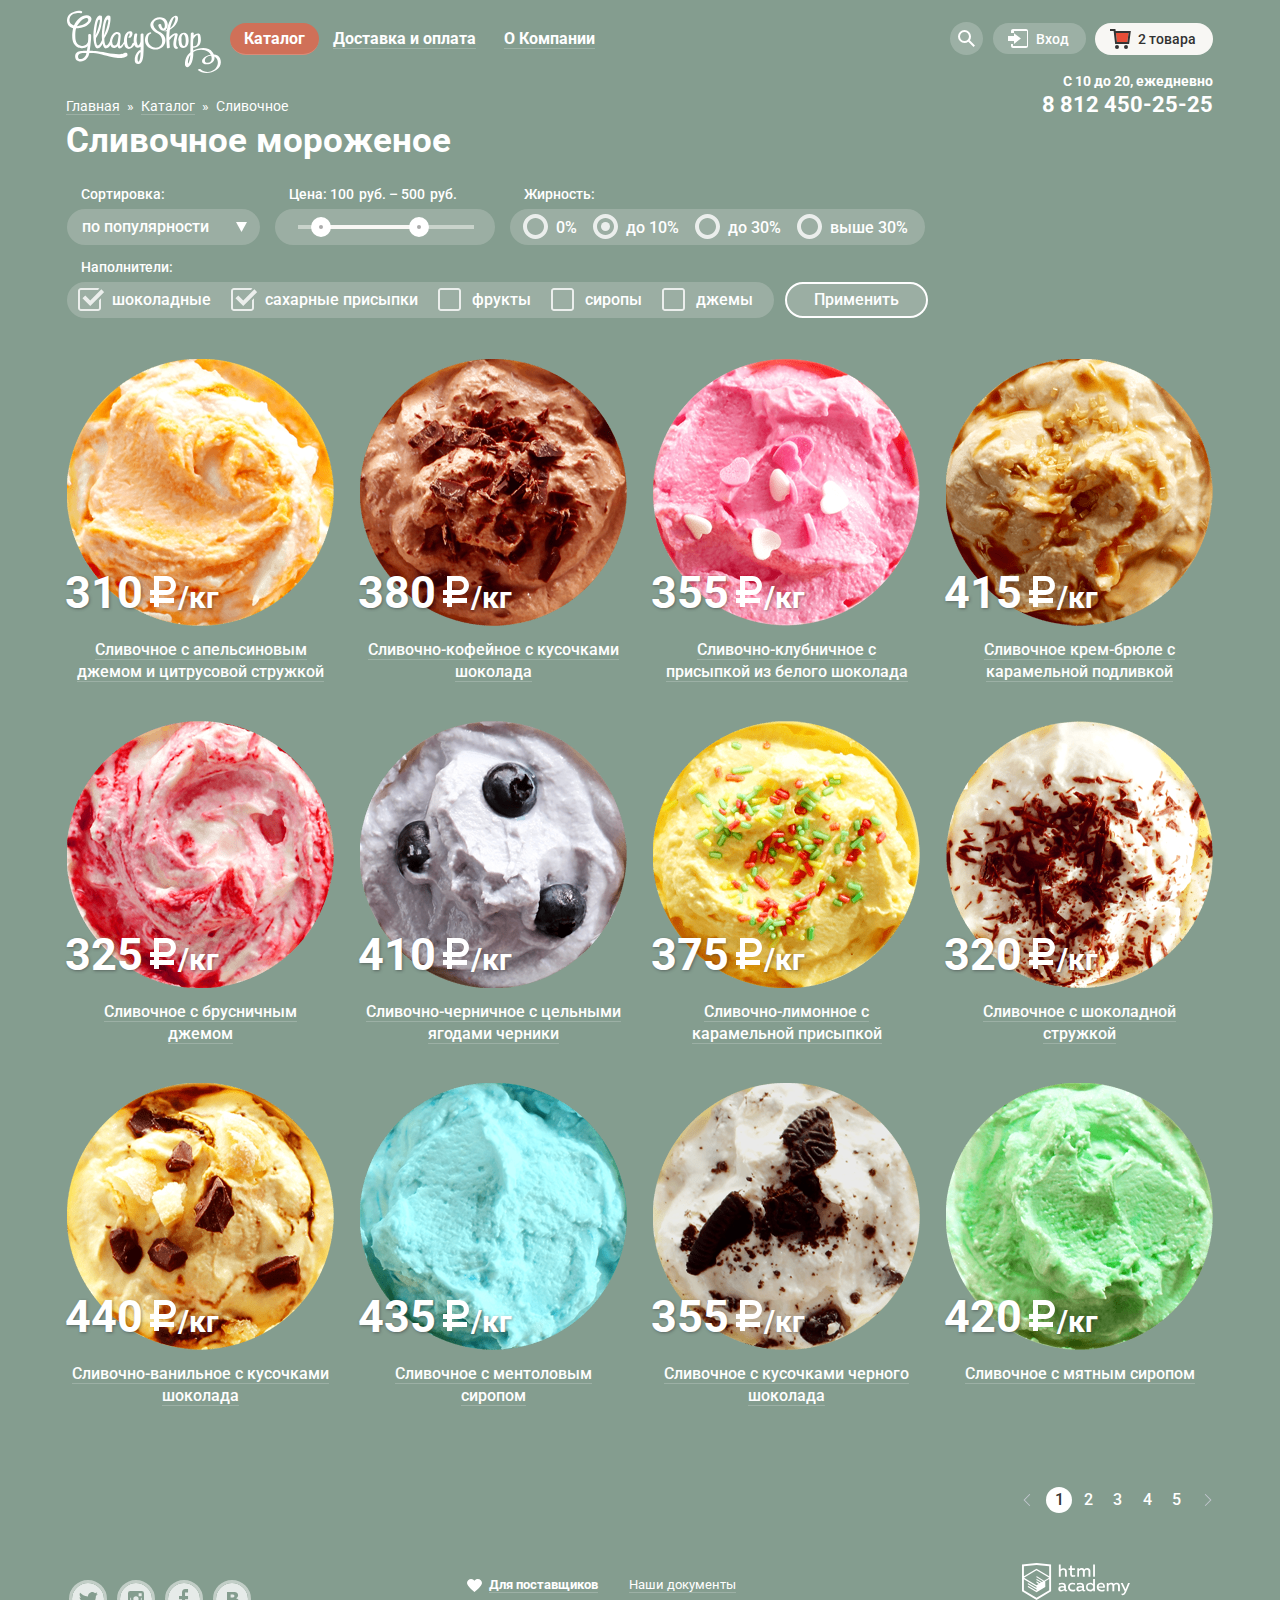
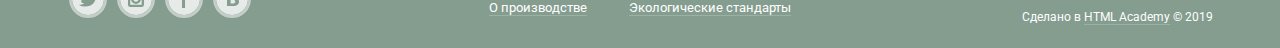
==== commit b1d01b05: "Защита №1" ====
--- a/catalog.html
+++ b/catalog.html
@@ -1,14 +1,12 @@
 <!DOCTYPE html>
 <html lang="ru">
-
   <head>
     <meta charset="utf-8">
     <title>HTML Academy: Глейси</title>
     <link href="https://fonts.googleapis.com/css?family=Roboto:400,500,700&display=swap&subset=cyrillic" rel="stylesheet">
     <link rel="stylesheet" href="css/normalize.css">
-    <link rel="stylesheet" href="css/style.min.css">
+    <link rel="stylesheet" href="css/style.css">
   </head>
-
   <body class="inner-body">
     <header class="header content-center">
       <nav class="navigation content-center">
@@ -114,86 +112,81 @@
                 <p class="total-sum">
                   <b class="total">Итого: 750 руб.</b>
                   <a href="#" class="basket-buy-btn orange-btn">Оформить заказ</a>
-              </p>
-            </div>
+                </p>
+              </div>
             </li>
           </ul>
-
         </div>
       </nav>
-
       <address class="contact-information">
         <span class="work-time">С 10 до 20, ежедневно</span>
         <a href="tel:88124502525">8 812 450-25-25</a>
       </address>
     </header>
-
-    <main class="content-center">
+    <main>
       <ul class="breadcrumb">
         <li><a href="index.html" class="first-link link-underline">Главная</a></li>
         <li><a class="link-underline" href="#">Каталог</a></li>
         <li><a href="#" class="active-link">Сливочное</a></li>
       </ul>
       <h1 class="main-title">Сливочное мороженое</h1>
-      <section class="filter">
+      <section class="filter content-center">
         <h2 class="visually-hidden">Фильтр сливочного мороженого</h2>
-        <form action="https://echo.htmlacademy.ru" method="get">
-          <div class="filter-part">
-            <div class="form-item filter-sort">
-              <label class="form-item-title">Сортировка:</label>
-              <select class="form-sort form-interactive">
-                <option selected>по популярности</option>
-                <option>сначала недорогие</option>
-                <option>сначала дорогие</option>
-                <option>по жирности</option>
-              </select>
-              <svg class="sort-icon-down" xmlns="http://www.w3.org/2000/svg" width="11" height="10" viewBox="0 0 11 10">
-                <path class="icon-color" fill="#231F20" d="M5.5 10L0 0h11"/>
-              </svg>
+        <form action="https://echo.htmlacademy.ru" method="get" class="catalog-filter">
+          <div class="form-item filter-sort">
+            <label class="form-item-title">Сортировка:</label>
+            <select class="form-sort form-interactive">
+              <option selected>по популярности</option>
+              <option>сначала недорогие</option>
+              <option>сначала дорогие</option>
+              <option>по жирности</option>
+            </select>
+            <svg class="sort-icon-down" xmlns="http://www.w3.org/2000/svg" width="11" height="10" viewBox="0 0 11 10">
+              <path class="icon-color" fill="#231F20" d="M5.5 10L0 0h11"/>
+            </svg>
+          </div>
+          <div class="form-item price-wrapper">
+            <div class="price-controls form-item-title">
+              <label class="min-price min-price-wrapper">
+                Цена:
+                <input type="text" name="min-price" value="100" class="min-price">
+                руб.
+              </label>
+              <label class="max-price-wrapper">
+                 –
+                 <input type="text" name="max-price" value="500" class="max-price">
+                 руб.
+             </label>
+           </div>
+             <div class="range-controls form-interactive">
+              <div class="scale">
+                <div class="bar"></div>
+              </div>
+              <div class="range-toggle range-toggle-min"></div>
+              <div class="range-toggle range-toggle-max"></div>
             </div>
-            <div class="form-item price-wrapper">
-              <div class="price-controls form-item-title">
-                <label class="min-price min-price-wrapper">
-                  Цена:
-                  <input type="text" name="min-price" value="100" class="min-price">
-                  руб.
-                </label>
-                <label class="max-price-wrapper">
-                   –
-                   <input type="text" name="max-price" value="500" class="max-price">
-                   руб.
-               </label>
-             </div>
-               <div class="range-controls form-interactive">
-                <div class="scale">
-                  <div class="bar"></div>
-                </div>
-                <div class="range-toggle range-toggle-min"></div>
-                <div class="range-toggle range-toggle-max"></div>
-              </div>
-            </div>
-            <fieldset class="form-item fatness-wrapper">
-              <legend class="form-item-title">Жирность:</legend>
-              <ul class="fatness-list form-interactive">
-                <li class="fatness-item">
-                  <input type="radio" id="0-percent" name="fatness-percent" class="fatness-radio visually-hidden">
-                  <label for="0-percent">0%</label>
-                </li>
-                <li class="fatness-item">
-                  <input type="radio" id="10-percent" name="fatness-percent" class="fatness-radio visually-hidden" checked>
-                  <label for="10-percent">до 10%</label>
-                </li>
-                <li class="fatness-item">
-                  <input type="radio" id="30-percent" name="fatness-percent" class="fatness-radio visually-hidden">
-                  <label for="30-percent">до 30%</label>
-                </li>
-                <li class="fatness-item">
-                  <input type="radio" id="more-30-percent" name="fatness-percent" class="fatness-radio visually-hidden">
-                  <label for="more-30-percent">выше 30%</label>
-                </li>
-              </ul>
-            </fieldset>
-          </div>
+          </div>
+          <fieldset class="form-item fatness-wrapper">
+            <legend class="form-item-title">Жирность:</legend>
+            <ul class="fatness-list form-interactive">
+              <li class="fatness-item">
+                <input type="radio" id="0-percent" name="fatness-percent" class="fatness-radio visually-hidden">
+                <label for="0-percent">0%</label>
+              </li>
+              <li class="fatness-item">
+                <input type="radio" id="10-percent" name="fatness-percent" class="fatness-radio visually-hidden" checked>
+                <label for="10-percent">до 10%</label>
+              </li>
+              <li class="fatness-item">
+                <input type="radio" id="30-percent" name="fatness-percent" class="fatness-radio visually-hidden">
+                <label for="30-percent">до 30%</label>
+              </li>
+              <li class="fatness-item">
+                <input type="radio" id="more-30-percent" name="fatness-percent" class="fatness-radio visually-hidden">
+                <label for="more-30-percent">выше 30%</label>
+              </li>
+            </ul>
+          </fieldset>
           <div class="filter-part">
             <fieldset class="form-item">
               <legend class="form-item-title">Наполнители:</legend>
@@ -224,8 +217,6 @@
           </div>
         </form>
       </section>
-
-
       <ul class="icecream-list inner-list">
         <li class="icecream-item">
           <img class="icecream-img" src="img/icecream/ic_orange.png" alt="Сливочное с апельсиновым джемом" width="267" height="267">
@@ -246,7 +237,7 @@
           <div class="icecream-background">
             <a href="#" class="fast-look-btn orange-btn">Быстрый просмотр</a>
           </div>
-      </li>
+        </li>
         <li class="icecream-item">
           <img class="icecream-img" src="img/icecream/ic_strawberry.png" alt="Сливочно-клубничное" width="267" height="267">
           <p class="price-big">355<span class="weight-small">/кг</span></p>
@@ -348,7 +339,7 @@
             </div>
         </li>
       </ul>
-      <div class="paginator">
+      <div class="paginator content-center">
         <ul class="paginator-list">
         <li class="paginator-item paginator-item-current"><a href="#">1</a></li>
         <li class="paginator-item"><a href="#">2</a></li>
@@ -363,23 +354,23 @@
       <li class="social-link-item">
         <a href="#" class="social-item" aria-label="Глейси в Твиттер">
         <svg xmlns="http://www.w3.org/2000/svg" width="32" height="32" viewBox="0 0 32 32"><path fill="#FFF" d="M16 0C7.164 0 0 7.164 0 16c0 8.837 7.164 16 16 16 8.837 0 16-7.163 16-16 0-8.836-7.163-16-16-16zm7.944 12.809c-.251 6.516-3.463 10.832-10.992 10.702h-.486c-.447 0-4.543-.443-5.344-1.823 2.479.19 4.247-.406 5.12-1.136-1.048-.289-2.923-.461-3.251-2.848.384.104.618.221 1.299.113-1.307-.824-2.758-1.519-2.679-3.643.311.317 1.164.518 1.46.457-.768-.233-2.149-3.244-.974-4.781 1.984 1.79 4.075 3.482 7.804 3.643.227-2.214 1.24-3.699 3.168-4.325 1.84-.479 3.255.26 3.901 1.138.737-.224 1.453-.466 2.193-.685-.004.833-.569 1.463-.935 1.709.747.165 1.423-.475 1.423-.475-.184.963-1.094 1.725-1.707 1.954z"/></svg>
-      </a>
-    </li>
+        </a>
+      </li>
       <li class="social-link-item">
         <a href="#" aria-label="Глейси в Инстаграм">
         <svg xmlns="http://www.w3.org/2000/svg" width="32" height="32" viewBox="0 0 32 32"><g fill="#FFF"><path d="M20.916 16a4.938 4.938 0 1 1-9.877 0c0-.394.051-.773.138-1.14h-.897v6.838h11.396V14.86h-.897c.086.367.137.746.137 1.14z"/><path d="M15.978 18.659c1.466 0 2.659-1.193 2.659-2.659s-1.193-2.659-2.659-2.659c-1.466 0-2.659 1.193-2.659 2.659s1.192 2.659 2.659 2.659zM18.637 10.302h3.039v3.039h-3.039z"/><path d="M16 0C7.164 0 0 7.164 0 16c0 8.837 7.164 16 16 16 8.837 0 16-7.163 16-16 0-8.836-7.163-16-16-16zm7.955 21.698a2.285 2.285 0 0 1-2.279 2.279H10.279A2.285 2.285 0 0 1 8 21.698V10.302a2.286 2.286 0 0 1 2.279-2.279h11.396a2.286 2.286 0 0 1 2.279 2.279v11.396z"/></g></svg>
-      </a>
-    </li>
+        </a>
+      </li>
       <li class="social-link-item">
         <a href="#" aria-label="Глейси в Фейсбук">
         <svg xmlns="http://www.w3.org/2000/svg" width="32" height="32" viewBox="0 0 32 32"><path fill="#FFF" d="M16 0C7.164 0 0 7.163 0 16s7.164 16 16 16c8.837 0 16-7.164 16-16S24.837 0 16 0zm4.062 9.455h-3.021v3.444h3.021v3.445h-3.021v8.61H14.02v-8.61H11v-3.445h3.021V9.455c0-1.902 1.353-3.445 3.021-3.445h3.021v3.445z"/></svg>
-      </a>
-    </li>
+        </a>
+      </li>
       <li class="social-link-item">
         <a href="#" aria-label="Глейси во Вконтакте">
         <svg xmlns="http://www.w3.org/2000/svg" width="32" height="32" viewBox="0 0 32 32"><g fill="#FFF"><path d="M16.637 14.495c.402-.019.719-.082.951-.188.326-.145.54-.33.641-.559.101-.229.15-.496.15-.797 0-.232-.058-.465-.174-.697-.116-.232-.322-.405-.617-.517-.264-.1-.592-.155-.984-.165a76.242 76.242 0 0 0-1.652-.014h-.339v2.965h.565c.571 0 1.057-.009 1.459-.028zM18.118 17.084c-.282-.081-.672-.125-1.166-.132a127.97 127.97 0 0 0-1.55-.009h-.79v3.493h.264c1.014 0 1.74-.003 2.18-.009a3.2 3.2 0 0 0 1.212-.245c.377-.157.633-.364.774-.625s.214-.562.214-.9c0-.446-.088-.788-.261-1.03-.17-.241-.464-.423-.877-.543z"/><path d="M16 0C7.164 0 0 7.164 0 16c0 8.837 7.164 16 16 16 8.837 0 16-7.163 16-16 0-8.836-7.163-16-16-16zm6.602 20.531a3.73 3.73 0 0 1-1.124 1.327c-.552.415-1.161.71-1.823.886s-1.501.264-2.519.264h-6.121V8.987h5.443c1.13 0 1.957.038 2.48.113a5.126 5.126 0 0 1 1.561.5c.533.27.929.632 1.189 1.087.26.455.392.975.392 1.558 0 .678-.179 1.278-.536 1.795-.358.518-.863.92-1.517 1.208v.075c.917.182 1.642.559 2.179 1.13.537.571.807 1.325.807 2.261 0 .678-.138 1.283-.411 1.817z"/></g></svg>
-      </a>
-    </li>
+        </a>
+      </li>
     </ul>
     <div class="important-links">
       <ul class="important-links-left">
--- a/css/style.css
+++ b/css/style.css
@@ -0,0 +1,2607 @@
+@-webkit-keyframes show-form {
+  0% {
+    -webkit-transform: translateY(-2000px);
+            transform: translateY(-2000px);
+  }
+
+  70% {
+    -webkit-transform: translateY(30px) scale(0.5);
+            transform: translateY(30px) scale(0.5);
+  }
+
+  90% {
+    -webkit-transform: translateY(-10px) scale(0.9);
+            transform: translateY(-10px) scale(0.9);
+  }
+
+  100% {
+    -webkit-transform: translateY(0) scale(1);
+            transform: translateY(0) scale(1);
+  }
+}
+
+@keyframes show-form {
+  0% {
+    -webkit-transform: translateY(-2000px);
+            transform: translateY(-2000px);
+  }
+
+  70% {
+    -webkit-transform: translateY(30px) scale(0.5);
+            transform: translateY(30px) scale(0.5);
+  }
+
+  90% {
+    -webkit-transform: translateY(-10px) scale(0.9);
+            transform: translateY(-10px) scale(0.9);
+  }
+
+  100% {
+    -webkit-transform: translateY(0) scale(1);
+            transform: translateY(0) scale(1);
+  }
+}
+
+@-webkit-keyframes shake {
+  0%,
+  100% {
+    -webkit-transform: translateX(0);
+            transform: translateX(0);
+  }
+
+  10%,
+  30%,
+  50%,
+  70%,
+  90% {
+    -webkit-transform: translateX(-10px);
+            transform: translateX(-10px);
+  }
+
+  20%,
+  40%,
+  60%,
+  80% {
+    -webkit-transform: translateX(10px);
+            transform: translateX(10px);
+  }
+}
+
+@keyframes shake {
+  0%,
+  100% {
+    -webkit-transform: translateX(0);
+            transform: translateX(0);
+  }
+
+  10%,
+  30%,
+  50%,
+  70%,
+  90% {
+    -webkit-transform: translateX(-10px);
+            transform: translateX(-10px);
+  }
+
+  20%,
+  40%,
+  60%,
+  80% {
+    -webkit-transform: translateX(10px);
+            transform: translateX(10px);
+  }
+}
+
+body {
+  margin: 0;
+  padding: 0;
+
+  font-family: "Roboto", "Arial", sans-serif;
+  font-size: 24px;
+  font-weight: 400;
+  color: #ffffff;
+
+  margin: 0 auto;
+
+   min-width: 1200px;
+}
+
+a {
+  text-decoration: none;
+}
+
+.visually-hidden {
+  position: absolute;
+  clip: rect(0 0 0 0);
+  width: 1px;
+  height: 1px;
+  margin: -1px;
+}
+
+.show {
+  display: block;
+}
+
+.content-center {
+  max-width: 1146px;
+  margin: 0 auto;
+}
+
+.input {
+  display: block;
+  margin: 0 auto;
+
+  padding-top: 12px;
+  padding-bottom: 12px;
+
+  border-radius: 5px;
+  border: 1px solid #d3d3d2;
+  background-color: #ffffff;
+}
+
+.overlay {
+  position: fixed;
+  width: 100%;
+  height: 100%;
+  top: 0;
+  left: 0;
+  right: 0;
+  bottom: 0;
+  z-index: 2;
+
+  background-color: rgba(0,0,0,0.3);
+
+  cursor: pointer;
+}
+
+/* Навигация */
+
+.header {
+  position: absolute;
+  left: 50%;
+  width: 1146px;
+  margin-left: -573px;
+
+  z-index: 2;
+}
+
+.navigation {
+  font-size: 16px;
+  font-weight: 700;
+  line-height: 18px;
+
+  display: -webkit-box;
+
+  display: -ms-flexbox;
+
+  display: flex;
+  -webkit-box-orient: horizontal;
+  -webkit-box-direction: normal;
+      -ms-flex-direction: row;
+          flex-direction: row;
+  -webkit-box-align: center;
+      -ms-flex-align: center;
+          align-items: center;
+  -webkit-box-pack: justify;
+      -ms-flex-pack: justify;
+          justify-content: space-between;
+}
+
+.logo-link {
+  margin-bottom: 3px;
+}
+
+.navigation-links-left {
+  display: -webkit-box;
+  display: -ms-flexbox;
+  display: flex;
+  -webkit-box-align: center;
+      -ms-flex-align: center;
+          align-items: center;
+  margin-top: -15px;
+}
+
+.navigation-links,
+.dropdown-navigation {
+  list-style: none;
+  -webkit-box-sizing: border-box;
+          box-sizing: border-box;
+}
+
+.navigation-links {
+  display: -webkit-box;
+  display: -ms-flexbox;
+  display: flex;
+  -webkit-box-pack: justify;
+      -ms-flex-pack: justify;
+          justify-content: space-between;
+  width: 395px;
+
+  padding-left: 9px;
+  padding-right: 7px;
+}
+
+.catalog-link {
+  padding-bottom: 13px;
+}
+
+.navigation-btns-right {
+  padding-bottom: 11px;
+}
+
+.btns-right-list {
+  list-style: none;
+
+  display: -webkit-box;
+  display: -ms-flexbox;
+  display: flex;
+  -webkit-box-pack: justify;
+      -ms-flex-pack: justify;
+          justify-content: space-between;
+  width: 245px;
+
+  padding-top: 7px;
+}
+
+/* список навигационных кнопок справа в каталоге */
+
+.navigation-btns-right .inner-right-list {
+  width: 263px;
+  padding-top: 7px;
+}
+
+.outer-navigation-link {
+  color: #ffffff;
+  border-bottom: 1px solid rgba(255,255,255, 0.2);
+
+  margin: 0 14px;
+}
+
+.outer-navigation-link:hover:not(.on-page-link),
+.outer-navigation-link:focus:not(.on-page-link) {
+  color: #323232;
+  border-radius: 16px;
+  background-color: #f7f6f3;
+
+  padding: 6px 14px;
+  margin: 0;
+}
+
+.outer-navigation-link:active,
+.outer-navigation-link:active {
+  color: #323232;
+  border-radius: 16px;
+
+  -webkit-box-shadow: inset 0 2px 1px #696969;
+
+          box-shadow: inset 0 2px 1px #696969;
+  background-color: #ededed;
+  background-color: #f8f7f4;
+}
+
+/* Выпадающее меню */
+
+/* focus для a11y */
+
+.catalog-link:focus ~ .dropdown-navigation,
+.catalog-link:hover ~ .dropdown-navigation {
+    display: block;
+    z-index: 3;
+}
+
+.catalog-link-inner:focus ~ .dropdown-navigation,
+.catalog-link-inner:hover ~ .dropdown-navigation {
+    display: block;
+    z-index: 3;
+}
+
+.dropdown-navigation {
+  position: absolute;
+  display: none;
+
+  padding: 0;
+  width: 143px;
+  -webkit-box-shadow: 0 20px 20px rgba(0, 0, 0, 0.4);
+          box-shadow: 0 20px 20px rgba(0, 0, 0, 0.4);
+  background-color: #f8f7f4;
+  border-radius: 5px;
+
+  left: 157px;
+  top: 60px;
+  padding-top: 6px;
+  padding-bottom: 9px;
+
+  z-index: 1;
+}
+
+.dropdown-navigation a {
+  color: #323232;
+  font-size: 14px;
+  font-weight: 400;
+  line-height: 16px;
+
+  padding-left: 20px;
+  padding-top: 5px;
+  padding-bottom: 5px;
+
+  display: block;
+}
+
+.link-news a {
+  font-weight: 700;
+  position: relative;
+
+  margin-bottom: 11px;
+}
+
+.link-news::after {
+  position: absolute;
+
+  content: "";
+  background-image: url("../img/dropdown-line.png");
+  background-repeat: no-repeat;
+  height: 2px;
+  width: 128px;
+  top: 37px;
+  left: 6px;
+}
+
+.dropdown-navigation li:not(:first-child) {
+  margin-top: 5px;
+}
+
+.dropdown-navigation-link:hover,
+.dropdown-navigation-link:focus {
+  background-color: #fbded7;
+  display: block;
+}
+
+.dropdown-navigation a:active,
+.dropdown-navigation a:active {
+  background-color: #f6b5a5;
+  display: block;
+}
+
+.link-current {
+  color: #323232;
+  background-color: #d07058;
+
+  display: block;
+}
+
+.navigation-btn-search {
+  margin-top: -1px;
+}
+
+.btn-search {
+  width: 33px;
+  height: 33px;
+
+  border-radius: 50%;
+  background-color: rgba(255,255,255, 0.2);
+
+  display: -webkit-box;
+
+  display: -ms-flexbox;
+
+  display: flex;
+  -webkit-box-pack: center;
+      -ms-flex-pack: center;
+          justify-content: center;
+  -webkit-box-align: center;
+      -ms-flex-align: center;
+          align-items: center;
+}
+
+.catalog-link:hover .dropdown-navigation {
+  display: block;
+}
+
+/* форма поиска  */
+
+.search-form {
+  width: 341px;
+  -webkit-box-shadow: 0 20px 20px rgba(0, 0, 0, 0.4);
+          box-shadow: 0 20px 20px rgba(0, 0, 0, 0.4);
+  background-color: #f8f7f4;
+
+  position: absolute;
+  top: 59px;
+  right: 213px;
+
+  border-radius: 5px;
+  padding-top: 20px;
+  padding-bottom: 20px;
+  z-index: 1;
+
+  display: none;
+}
+
+/* focus для a11y */
+
+.navigation-btn-search:hover .search-form {
+  display: block;
+}
+
+.btn-search:focus ~ .search-form {
+  display: block;
+}
+
+.search-form input {
+  font-weight: 700;
+
+  width: 310px;
+  padding-left: 10px;
+  padding-right: 10px;
+  padding-top: 12px;
+  padding-bottom: 12px;
+}
+
+.search-form input:hover {
+  border: 2px solid rgba(154, 154, 154, 0.52);
+  outline: none;
+
+  padding: 11px 9px;
+}
+
+.search-form input:focus {
+  border: 2px solid rgba(46, 136, 228, 0.52);
+  background-color: #ffffff;
+
+  padding: 11px 9px;
+}
+
+.search-form input::-webkit-input-placeholder {
+  color: #999999;
+  font-weight: 400;
+}
+
+.search-form input::-moz-placeholder {
+  color: #999999;
+  font-weight: 400;
+}
+
+.search-form input:-ms-input-placeholder {
+  color: #999999;
+  font-weight: 400;
+}
+
+.search-form input::-ms-input-placeholder {
+  color: #999999;
+  font-weight: 400;
+}
+
+.search-form input::placeholder {
+  color: #999999;
+  font-weight: 400;
+}
+
+.btn-login,
+.btn-basket {
+  font-size: 14px;
+  font-weight: 500;
+  line-height: 16px;
+
+  display: -webkit-box;
+
+  display: -ms-flexbox;
+
+  display: flex;
+  -webkit-box-pack: justify;
+      -ms-flex-pack: justify;
+          justify-content: space-between;
+  -webkit-box-align: center;
+      -ms-flex-align: center;
+          align-items: center;
+
+  position: relative;
+  padding: 6px 17px 6px 15px;
+}
+
+.btn-search:hover,
+.btn-search:focus,
+.btn-login:hover,
+.btn-login:focus {
+  background-color: #f8f7f4;
+  color: #323232;
+}
+
+.btn-search:hover path,
+.btn-login:hover path,
+.btn-search:focus path,
+.btn-login:focus path {
+  fill: #000000;
+}
+
+.btn-login {
+  color: #ffffff;
+
+  border-radius: 20px;
+  background-color: rgba(255,255,255, 0.2);
+}
+
+.btn-login g {
+  fill: #ffffff;
+}
+
+.btn-login svg,
+.btn-basket svg {
+  padding-right: 7px;
+}
+
+.navigation-btn-login {
+  padding-bottom: 25px;
+}
+
+/* форма входа */
+
+.login-form {
+  width: 277px;
+  -webkit-box-shadow: 0 20px 20px rgba(0, 0, 0, 0.4);
+          box-shadow: 0 20px 20px rgba(0, 0, 0, 0.4);
+  background-color: #f8f7f4;
+
+  position: absolute;
+  z-index: 1;
+  top: 59px;
+  right: 109px;
+  padding-bottom: 25px;
+
+  border-radius: 5px;
+
+  display: -webkit-box;
+
+  display: -ms-flexbox;
+
+  display: flex;
+  -webkit-box-orient: vertical;
+  -webkit-box-direction: normal;
+      -ms-flex-direction: column;
+          flex-direction: column;
+
+  display: none;
+}
+
+/* focus для a11y */
+
+.navigation-btn-login:hover .login-form {
+  display: -webkit-box;
+  display: -ms-flexbox;
+  display: flex;
+}
+
+.btn-login:focus ~ .login-form {
+  display: -webkit-box;
+  display: -ms-flexbox;
+  display: flex;
+}
+
+.login-form input {
+  width: 209px;
+  margin-top: 20px;
+  padding-left: 15px;
+  padding-right: 15px;
+  font-weight: 700;
+}
+
+.login-form input:hover {
+  border: 2px solid rgba(154, 154, 154, 0.52);
+  outline: none;
+  padding: 11px 9px;
+}
+
+.login-form input:focus {
+  border: 2px solid rgba(46, 136, 228, 0.52);
+  background-color: #ffffff;
+  padding: 11px 9px;
+}
+
+.login-form input::-webkit-input-placeholder {
+  color: #999999;
+  font-weight: 400;
+}
+
+.login-form input::-moz-placeholder {
+  color: #999999;
+  font-weight: 400;
+}
+
+.login-form input:-ms-input-placeholder {
+  color: #999999;
+  font-weight: 400;
+}
+
+.login-form input::-ms-input-placeholder {
+  color: #999999;
+  font-weight: 400;
+}
+
+.login-form input::placeholder {
+  color: #999999;
+  font-weight: 400;
+}
+
+.login-btn {
+  color: #fefefe;
+  font-size: 18px;
+  font-weight: 700;
+  line-height: 24px;
+
+  -ms-flex-item-align: start;
+
+      align-self: flex-start;
+  margin-left: 18px;
+  padding: 10px 25px;
+  margin-top: 20px;
+}
+
+.login-help-links {
+  -ms-flex-item-align: end;
+      align-self: flex-end;
+  margin-top: -41px;
+  margin-right: 20px;
+}
+
+.login-help-links a {
+  color: #323232;
+  font-size: 13px;
+  font-weight: 400;
+  padding-top: 3px;
+
+  border-bottom: 1px solid rgba(0, 0, 0, 0.3);
+}
+
+.login-link-underline:focus,
+.login-link-underline:hover,
+.login-link-underline:active {
+  color: #e84d37;
+  border-bottom: 1px solid rgba(232, 77, 55, 0.3);
+}
+
+.btn-basket {
+  color: #ffffff;
+  border-radius: 20px;
+  background-color: rgba(255,255,255, 0.2);
+}
+
+.inner-body .btn-basket {
+  background-color: #f8f7f4;
+  color: #323232;;
+}
+
+/*  список товара в корзине  */
+
+.basket-list {
+  width: 540px;
+  -webkit-box-shadow: 0 20px 20px rgba(0, 0, 0, 0.4);
+          box-shadow: 0 20px 20px rgba(0, 0, 0, 0.4);
+  background-color: #f8f7f4;
+  position: absolute;
+
+  top: 59px;
+  right: 0;
+  padding-bottom: 5px;
+
+  border-radius: 5px;
+
+  z-index: 1;
+
+  display: none;
+}
+
+/* появление списка товаров в корзине */
+
+.navigation-btn-basket:hover .basket-list,
+.navigation-btn-basket:focus .basket-list {
+  display: block;
+}
+
+/* a11y */
+
+.btn-basket:hover ~ .basket-list,
+.btn-basket:focus ~ .basket-list {
+  display: block;
+}
+
+.basket-list-table {
+  padding-top: 17px;
+  border-collapse: collapse;
+}
+
+.basket-list-table .table-string:first-child {
+  padding-top: 19px;
+}
+
+.table-string {
+  display: -webkit-box;
+  display: -ms-flexbox;
+  display: flex;
+  -webkit-box-orient: horizontal;
+  -webkit-box-direction: normal;
+      -ms-flex-direction: row;
+          flex-direction: row;
+
+  padding-bottom: 15px;
+  padding-right: 31px;
+}
+
+.table-close-btn-sting {
+  padding-top: 8px;
+}
+
+.table-close-btn {
+  border: none;
+  background: none;
+  padding: 0;
+  margin-left: 13px;
+}
+
+.icecream-mini-string {
+  padding-left: 4px;
+}
+
+.icecream-mini {
+  padding-left: 10px;
+}
+
+.item-title,
+.item-price,
+.total-price {
+  color: #323232;
+
+  font-size: 13px;
+  font-weight: 400;
+  line-height: 16px;
+}
+
+.item-title {
+  width: 220px;
+  padding-left: 12px;
+  padding-top: 10px;
+}
+
+.item-price {
+  padding-left: 25px;
+  padding-top: 10px;
+}
+
+.total-price {
+  padding-top: 10px;
+  padding-left: 27px;
+}
+
+.small-price {
+  color: #999999;
+}
+
+.total-sum {
+  display: -webkit-box;
+  display: -ms-flexbox;
+  display: flex;
+  -webkit-box-orient: vertical;
+  -webkit-box-direction: normal;
+      -ms-flex-direction: column;
+          flex-direction: column;
+  -webkit-box-align: end;
+      -ms-flex-align: end;
+          align-items: flex-end;
+
+  margin: 0;
+  padding-right: 15px;
+  padding-top: 15px;
+}
+
+.total-sum::before {
+  content: "";
+  position: absolute;
+  height: 1px;
+  width: 510px;
+
+  right: 15px;
+  bottom: 111px;
+
+  background-color: #cacac7;
+  }
+
+.total {
+  font-size: 15px;
+  font-weight: 700;
+  line-height: 18px;
+
+  color: #323232;
+}
+
+.basket-buy-btn {
+  font-size: 18px;
+  font-weight: 700;
+  line-height: 24px;
+
+  color: #fefefe;
+
+  padding: 10px 15px;
+  margin-top: 13px;
+  margin-bottom: 17px;
+}
+
+/* конец навигации */
+
+.contact-information {
+  font-size: 22px;
+  font-weight: 700;
+  line-height: 24px;
+
+  font-style: normal;
+
+  display: -webkit-box;
+
+  display: -ms-flexbox;
+
+  display: flex;
+  -webkit-box-orient: vertical;
+  -webkit-box-direction: normal;
+      -ms-flex-direction: column;
+          flex-direction: column;
+  -webkit-box-align: end;
+      -ms-flex-align: end;
+          align-items: flex-end;
+
+  position: absolute;
+  right: 0;
+  top: 69px;
+}
+
+.contact-information a {
+  color: inherit;
+}
+
+.work-time {
+  font-size: 14px;
+  font-weight: 700;
+  line-height: 16px;
+
+  padding-top: 4px;
+  padding-bottom: 4px;
+}
+
+/* слайдер */
+
+.background-color-wrapper {
+  background-color: #849d8f;
+  background-image: url("../img/icecream/big_icecream_first.png");
+  background-repeat: no-repeat;
+  background-position: center top;
+  z-index: 1;
+
+  -webkit-transition: background-image 0.5s ease, background-color 0.5s ease;
+
+  -o-transition: background-image 0.5s ease, background-color 0.5s ease;
+
+  transition: background-image 0.5s ease, background-color 0.5s ease;
+}
+
+.slider-wrapper::before,
+.slider-wrapper::after {
+  content: "";
+  visibility: hidden;
+}
+
+.slider-wrapper::before {
+  background-image: url("../img/icecream/big_icecream_second.png");
+}
+
+.slider-wrapper::after {
+  background-image: url("../img/icecream/big_icecream_third.png");
+}
+
+.slider {
+  position: relative;
+
+  padding-top: 321px;
+
+  text-align: center;
+  color: #ffffff;
+}
+
+.slider-list {
+  margin: 0;
+  padding: 0;
+
+  list-style: none;
+}
+
+.slide {
+  display: none;
+}
+
+.slider-controls {
+  position: absolute;
+  bottom: 62px;
+  left: 0;
+  z-index: 20;
+
+  font-size: 0;
+}
+
+.slider-control {
+  display: inline-block;
+  width: 17px;
+  height: 17px;
+  margin-right: 8px;
+
+  vertical-align: top;
+
+  background-color: transparent;
+  border: 2px solid #ffffff;
+  border-radius: 50%;
+  cursor: pointer;
+}
+
+.slider-control:hover,
+.slider-control:focus {
+  background-color: rgba(248, 247, 244, 0.4);
+}
+
+#product-1:checked ~ .background-color-wrapper label[for="product-1"],
+#product-2:checked ~ .background-color-wrapper label[for="product-2"],
+#product-3:checked ~ .background-color-wrapper label[for="product-3"] {
+  background-color: #ffffff;
+}
+
+#product-1:checked ~ .background-color-wrapper #slide1,
+#product-2:checked ~ .background-color-wrapper #slide2,
+#product-3:checked ~ .background-color-wrapper #slide3 {
+  display: block;
+}
+
+#product-1:checked ~ .background-color-wrapper {
+  background-color: #849d8f;
+  background-image: url("../img/icecream/big_icecream_first.png");
+}
+
+#product-2:checked ~ .background-color-wrapper {
+  background-color: #8996a6;
+  background-image: url("../img/icecream/big_icecream_second.png");
+}
+
+#product-3:checked ~  .background-color-wrapper {
+  background-color: #9d8b84;
+  background-image: url("../img/icecream/big_icecream_third.png");
+}
+
+.icecream-slide-title {
+  font-size: 60px;
+  font-weight: 800;
+  line-height: 60px;
+
+  margin: 0 auto;
+  margin-bottom: 29px;
+  margin-top: 72px;
+
+  width: 710px;
+}
+
+.orange-btn {
+  color: #ffffff;
+
+  border-radius: 35px;
+  border: none;
+  -webkit-box-shadow: 0 2px 2px rgba(172, 16, 0, 0.64);
+          box-shadow: 0 2px 2px rgba(172, 16, 0, 0.64);
+  background: #f26843;
+  background: -o-linear-gradient(top, #f26843 0%, #e74a35 100%);
+  background: -webkit-gradient(linear, left top, left bottom, from(#f26843), to(#e74a35));
+  background: linear-gradient(to bottom, #f26843 0%, #e74a35 100%);
+}
+
+.orange-btn:focus,
+.orange-btn:hover {
+  background: -o-linear-gradient(top, #f58669 0%, #ec6f5e 100%);
+  background: -webkit-gradient(linear, left top, left bottom, from(#f58669), to(#ec6f5e));
+  background: linear-gradient(to bottom, #f58669 0%, #ec6f5e 100%);
+  -webkit-box-shadow: 0 2px 2px rgba(172, 16, 0, 1);
+          box-shadow: 0 2px 2px rgba(172, 16, 0, 1);
+}
+
+.orange-btn:active {
+  background: -o-linear-gradient(top, #d84732 0%, #e1613e 100%);
+  background: -webkit-gradient(linear, left top, left bottom, from(#d84732), to(#e1613e));
+  background: linear-gradient(to bottom, #d84732 0%, #e1613e 100%);
+  -webkit-box-shadow: inset 0 2px 2px rgba(172, 16, 0, 1);
+          box-shadow: inset 0 2px 2px rgba(172, 16, 0, 1);
+}
+
+.btn-buy {
+  display: inline-block;
+  vertical-align: top;
+
+  font-size: 32px;
+  font-weight: 700;
+  line-height: 44px;
+  text-shadow: 0 2px 5px rgba(160, 32, 11, 0.76);
+
+  padding: 10px 40px;
+  margin-bottom: 40px;
+}
+
+/* акции */
+
+.actions {
+  display: -webkit-box;
+  display: -ms-flexbox;
+  display: flex;
+  -webkit-box-pack: justify;
+      -ms-flex-pack: justify;
+          justify-content: space-between;
+  -ms-flex-wrap: wrap;
+      flex-wrap: wrap;
+}
+
+.actions h2 {
+  font-size: 35px;
+  font-weight: 700;
+  line-height: 41px;
+
+  margin: 0;
+}
+
+.actions p {
+  font-size: 18px;
+  font-weight: 700;
+  line-height: 22px;
+
+  margin: 0;
+  padding-top: 15px;
+}
+
+.action {
+  width: 560px;
+  padding: 16px 20px;
+  -webkit-box-sizing: border-box;
+          box-sizing: border-box;
+
+  display: -webkit-box;
+
+  display: -ms-flexbox;
+
+  display: flex;
+  -webkit-box-orient: vertical;
+  -webkit-box-direction: normal;
+      -ms-flex-direction: column;
+          flex-direction: column;
+
+  border-radius: 15px;
+}
+
+.left-action {
+  background-image: url(../img/raspberry_bg.png);
+  background-color: #4f0a21;
+  background-repeat: no-repeat;
+  background-size: cover;
+}
+
+.right-action {
+  background-image: url(../img/chocolate_bg.png);
+  background-color: #492817;
+  background-repeat: no-repeat;
+  background-size: cover;
+}
+
+.action-btn {
+  font-size: 18px;
+  font-weight: 700;
+  line-height: 24px;
+
+  -ms-flex-item-align: end;
+
+      align-self: flex-end;
+
+  padding: 11px 23px;
+  margin-top: 44px;
+  margin-bottom: 8px;
+}
+
+/* хиты */
+
+.hits {
+  margin-top: 3px;
+}
+
+.icecream-list {
+  text-align: center;
+
+  width: 1172px;
+  margin: 0 auto;
+  padding: 0;
+
+  display: -webkit-box;
+  display: -ms-flexbox;
+  display: flex;
+  -ms-flex-wrap: wrap;
+  flex-wrap: wrap;
+
+  position: relative;
+
+  list-style: none;
+}
+
+.icecream-item {
+  width: 293px;
+  position: relative;
+  margin-top: 38px;
+
+  display: -webkit-box;
+
+  display: -ms-flexbox;
+
+  display: flex;
+  -webkit-box-orient: vertical;
+  -webkit-box-direction: normal;
+      -ms-flex-direction: column;
+          flex-direction: column;
+  -webkit-box-align: center;
+      -ms-flex-align: center;
+          align-items: center;
+}
+
+.hit-item::before {
+  position: absolute;
+  content:"";
+  width: 62px;
+  height:62px;
+
+  background-image: url("../img/svg/hit.svg");
+  background-repeat: no-repeat;
+
+  left: 13px;
+}
+
+.hit-item:hover::before {
+  z-index: 30;
+}
+
+.icecream-list-title {
+  font-size: 16px;
+  font-weight: 500;
+  line-height: 22px;
+
+  margin: 0;
+  padding-top: 8px;
+  padding-left: 15px;
+  padding-right: 15px;
+}
+
+.hit-item .icecream-list-title {
+  padding-top: 12px;
+}
+
+.price-big {
+  font-size: 45px;
+  font-weight: 700;
+  line-height: 45px;
+  text-shadow: 1px 1px 3px rgba(49,50,53,0.5);
+
+  color: #fff;
+
+  position: absolute;
+  bottom: 64px;
+  margin: 0;
+  left: 11px;
+}
+
+.inner-list .price-big {
+  bottom: 66px;
+  left: -2px;
+}
+
+.weight-small {
+  font-size: 30px;
+
+  position: relative;
+  padding-left: 35px;
+}
+
+.weight-small::before {
+  position: absolute;
+  content: "";
+  background-image: url("../img/svg/ruble.svg");
+
+  width: 31px;
+  height: 36px;
+  top: -6px;
+  left: 5px;
+}
+
+/* Преимущества */
+
+.advantages {
+  max-width: 1107px;
+
+  background-image: url("../img/waffle_bg.jpg");
+  background-color: #e9dabf;
+  background-repeat: no-repeat;
+  background-size: cover;
+  border-radius: 15px;
+
+  padding-top: 24px;
+  padding-left: 20px;
+  padding-right: 20px;
+  margin-top: 38px;
+}
+
+.advantages h2 {
+  color: #323232;
+  font-size: 24px;
+  font-weight: 500;
+  line-height: 30px;
+  letter-spacing: 0.2px;
+
+  margin: 0;
+}
+
+.advantages-list {
+  list-style: none;
+
+  color: #323232;
+  font-size: 16px;
+  font-weight: 400;
+  line-height: 22px;
+
+  margin: 0;
+  padding: 0;
+
+  display: -webkit-box;
+
+  display: -ms-flexbox;
+
+  display: flex;
+  -webkit-box-orient: horizontal;
+  -webkit-box-direction: normal;
+      -ms-flex-direction: row;
+          flex-direction: row;
+  -ms-flex-wrap: wrap;
+      flex-wrap: wrap;
+  -webkit-box-pack: justify;
+      -ms-flex-pack: justify;
+          justify-content: space-between;
+
+  padding-top: 21px;
+}
+
+.advantages-list li {
+  width: 485px;
+  position: relative;
+
+  padding-left: 56px;
+  padding-bottom: 23px;
+  letter-spacing: 0.1px;
+}
+
+.advantage-icecream {
+  -webkit-box-ordinal-group: 2;
+      -ms-flex-order: 1;
+          order: 1;
+}
+
+.advantage-icecream::before {
+  position: absolute;
+  content:"";
+  width: 49px;
+  height: 49px;
+
+  background-image: url("../img/svg/ice-cream.svg");
+  background-repeat: no-repeat;
+
+  top: -13px;
+  left: 0;
+}
+
+.advantage-farm {
+  -webkit-box-ordinal-group: 3;
+      -ms-flex-order: 2;
+          order: 2;
+}
+
+.advantage-farm::before {
+  position: absolute;
+  content:"";
+  width: 49px;
+  height: 49px;
+
+  background-image: url("../img/svg/cow.svg");
+  background-repeat: no-repeat;
+
+  top: -13px;
+  left: 0;
+}
+
+.advantage-nature {
+  -webkit-box-ordinal-group: 4;
+      -ms-flex-order: 3;
+          order: 3;
+}
+
+.advantage-nature::before {
+  position: absolute;
+  content:"";
+  width: 49px;
+  height: 49px;
+
+  background-image: url("../img/svg/eco.svg");
+  background-repeat: no-repeat;
+
+  top: -13px;
+  left: 0;
+}
+
+.advantage-temperature {
+  -webkit-box-ordinal-group: 5;
+      -ms-flex-order: 4;
+          order: 4;
+}
+
+.advantage-temperature::before {
+  position: absolute;
+  content:"";
+  width: 49px;
+  height: 49px;
+
+  background-image: url(../img/svg/thermometer.svg);
+  background-repeat: no-repeat;
+
+  top: -13px;
+  left: 0;
+}
+
+/* Статья */
+
+.article-and-subscription {
+  display: -webkit-box;
+  display: -ms-flexbox;
+  display: flex;
+  -webkit-box-pack: justify;
+      -ms-flex-pack: justify;
+          justify-content: space-between;
+
+  margin-top: 40px;
+}
+
+.article-new {
+  width: 540px;
+
+  background-image: url("../img/strawberry_bg.jpg");
+  background-color: #fcfcfc;
+  background-repeat: no-repeat;
+  background-size: cover;
+
+  padding-top: 9px;
+  padding-left: 20px;
+
+  border-radius: 15px;
+}
+
+.article-new h2 {
+  font-size: 16px;
+  font-weight: 500;
+  line-height: 22px;
+
+  color: #323232;
+
+  padding-top: 15px;
+  margin: 0;
+}
+
+.article-new a {
+  font-size: 24px;
+  font-weight: 700;
+  line-height: 30px;
+  text-decoration: underline;
+
+  color: #323232;
+
+  width: 300px;
+  display: inline-block;
+  vertical-align: top;
+
+  padding-top: 4px;
+
+}
+
+/* Форма для подписки */
+
+.subscription {
+  width: 560px;
+
+  background: url("../img/svg/bg-post.svg");
+
+  border-radius: 15px;
+}
+
+.subscription-wrapper {
+  background-color: #f8f7f4;
+
+  border-radius: 15px;
+
+  margin: 5px;
+  padding-bottom: 10px;
+}
+
+.subscription-title {
+  color: #5a5a5a;
+  font-size: 16px;
+  font-weight: 400;
+  line-height: 22px;
+
+  margin: 0;
+  padding-top: 32px;
+  padding-left: 20px;
+  padding-right: 20px;
+  padding-bottom: 10px;
+}
+
+.subscription-input-wrapper {
+  display: -webkit-box;
+  display: -ms-flexbox;
+  display: flex;
+  -webkit-box-pack: justify;
+      -ms-flex-pack: justify;
+          justify-content: space-between;
+
+  margin-left: 21px;
+  margin-right: 21px;
+}
+
+.subscription-form input {
+  font-size: 16px;
+  font-weight: 700;
+  line-height: 24px;
+
+  width: 379px;
+  padding-left: 13px;
+  padding-top: 9px;
+  padding-right: 13px;
+  padding-bottom: 9px;
+
+  border: 1px solid rgba(178, 178, 178, 0.52);
+  outline: none;
+  -webkit-box-sizing: border-box;
+          box-sizing: border-box;
+  margin-right: 9px;
+}
+
+.subscription-form input:hover {
+  border: 2px solid rgba(154, 154, 154, 0.52);
+  outline: none;
+
+  padding: 8px 12px;
+}
+
+.subscription-form input:focus {
+  border: 2px solid rgba(46, 136, 228, 0.52);
+
+  background-color: #ffffff;
+
+  padding: 8px 12px;
+}
+
+.subscription-form input::-webkit-input-placeholder {
+  color: #999999;
+  font-weight: 400;
+}
+
+.subscription-form input::-moz-placeholder {
+  color: #999999;
+  font-weight: 400;
+}
+
+.subscription-form input:-ms-input-placeholder {
+  color: #999999;
+  font-weight: 400;
+}
+
+.subscription-form input::-ms-input-placeholder {
+  color: #999999;
+  font-weight: 400;
+}
+
+.subscription-form input::placeholder {
+  color: #999999;
+  font-weight: 400;
+}
+
+.subscription-btn {
+  font-size: 18px;
+  font-weight: 700;
+  line-height: 24px;
+
+  padding: 9px 19px;
+
+  color: #fefefe;
+}
+
+/* карта */
+
+.map {
+  position: relative;
+  width: 100%;
+
+  height: 427px;
+  margin-top: 41px;
+
+  background: url("../img/map.jpg") no-repeat center;
+}
+
+.interactive-map {
+  width: 100%;
+  height: 427px;
+
+  z-index: 1;
+
+  position: absolute;
+}
+
+/* блок с контактной информацией */
+
+.map-information-container {
+  position: relative;
+}
+
+.map-information-wrapper {
+  text-align: center;
+
+  position: absolute;
+  top: 61px;
+  right: 0;
+  max-width: 302px;
+
+  border-radius: 15px;
+  background-color: #ffffff;
+
+  z-index: 2;
+}
+
+.map-information {
+  color: #323232;
+
+  font-style: normal;
+  font-size: 14px;
+  font-weight: 400;
+  line-height: 20px;
+
+  padding-right: 10px;
+  padding-left: 26px;
+  padding-top: 29px;
+
+  text-align: left;
+}
+
+.information {
+  display: block;
+}
+
+.information-bold {
+  font-size: 18px;
+  font-weight: 700;
+  line-height: 24px;
+
+  color: #323232;
+}
+
+.information-adress-title {
+  padding-right: 115px;
+}
+
+.information-time {
+  padding-bottom: 24px;
+}
+
+.information-tel {
+  padding-top: 6px;
+}
+
+.information-tel-title {
+  padding-top: 17px;
+}
+
+.information-adress {
+  padding-top: 3px;
+}
+
+.information-btn {
+  display: inline-block;
+  vertical-align: top;
+
+  color: #fefefe;
+  font-size: 18px;
+  font-weight: 700;
+  line-height: 24px;
+
+  padding: 10px 27px;
+  margin-bottom: 31px;
+}
+
+/* Форма обратной связи  */
+
+.feedback-form {
+  width: 427px;
+
+  top: 339px;
+  left: 50%;
+  margin-left: -239px;
+  border-radius: 10px;
+  padding-top: 13px;
+  padding-left: 26px;
+  padding-right: 26px;
+
+  position: fixed;
+
+  display: -webkit-box;
+  display: -ms-flexbox;
+  display: flex;
+  -webkit-box-orient: vertical;
+  -webkit-box-direction: normal;
+      -ms-flex-direction: column;
+          flex-direction: column;
+
+  z-index: 3;
+
+  background-color: #f8f7f4;
+}
+
+.modal-show {
+  -webkit-animation: show-form 0.6s;
+          animation: show-form 0.6s;
+}
+.modal-error {
+  -webkit-animation: shake 0.6s;
+          animation: shake 0.6s;
+}
+
+.close-btn {
+  position: absolute;
+  right: 8px;
+  top: 8px;
+
+  border: none;
+  background-color: transparent;
+}
+
+.feedback-title {
+  color: #323232;
+
+  font-size: 24px;
+  font-weight: 500;
+  line-height: 28px;
+}
+
+.feedback-name,
+.feedback-email,
+.feedback-comment {
+  margin: 0;
+}
+
+.feedback-name input,
+.feedback-email input {
+  color: #323232;
+  font-family: inherit;
+  font-size: 16px;
+  font-weight: 700;
+  line-height: 24px;
+
+  width: 266px;
+  padding-top: 10px;
+  padding-bottom: 10px;
+  margin-top: 19px;
+  padding-left: 12px;
+  padding-right: 12px;
+  -webkit-box-sizing: border-box;
+          box-sizing: border-box;
+
+  border: 1px solid rgba(178, 178, 178, 0.52);
+  background-color: #ffffff;
+
+  border-radius: 5px;
+}
+
+.feedback-comment textarea {
+  color: #323232;
+  font-family: inherit;
+  font-size: 16px;
+  font-weight: 700;
+  line-height: 24px;
+
+  width: 100%;
+  max-width: 428px;
+
+  -webkit-box-sizing: border-box;
+
+          box-sizing: border-box;
+  min-height: 155px;
+  padding-top: 5px;
+  padding-bottom: 5px;
+  padding-left: 12px;
+  padding-right: 12px;
+  margin-top: 22px;
+
+  border-radius: 5px;
+  border: 1px solid rgba(178, 178, 178, 0.52);
+
+  resize: none;
+}
+
+.feedback-name input::-webkit-input-placeholder,
+.feedback-email input::-webkit-input-placeholder,
+.feedback-comment textarea::-webkit-input-placeholder {
+  font-weight: 400;
+  color: #999999;
+}
+
+.feedback-name input::-moz-placeholder,
+.feedback-email input::-moz-placeholder,
+.feedback-comment textarea::-moz-placeholder {
+  font-weight: 400;
+  color: #999999;
+}
+
+.feedback-name input:-ms-input-placeholder,
+.feedback-email input:-ms-input-placeholder,
+.feedback-comment textarea:-ms-input-placeholder {
+  font-weight: 400;
+  color: #999999;
+}
+
+.feedback-name input::-ms-input-placeholder,
+.feedback-email input::-ms-input-placeholder,
+.feedback-comment textarea::-ms-input-placeholder {
+  font-weight: 400;
+  color: #999999;
+}
+
+.feedback-name input::placeholder,
+.feedback-email input::placeholder,
+.feedback-comment textarea::placeholder {
+  font-weight: 400;
+  color: #999999;
+}
+
+.feedback-name input:hover,
+.feedback-email input:hover {
+  border: 2px inset rgba(154, 154, 154, 0.52);
+
+  outline: none;
+  padding-top: 9px;
+  padding-bottom: 9px;
+  padding-left: 11px;
+  padding-right: 11px;
+}
+
+.feedback-comment textarea:hover {
+  border: 2px inset rgba(154, 154, 154, 0.52);
+
+  outline: none;
+  padding: 4px 11px;
+}
+
+.feedback-name input:focus,
+.feedback-email input:focus {
+  border: 2px inset rgba(46, 136, 228, 0.52);
+
+  outline: none;
+  padding: 9px 11px;
+}
+
+.feedback-comment textarea:focus {
+  border: 2px inset rgba(46, 136, 228, 0.52);
+
+  outline: none;
+  padding: 4px 11px;
+}
+
+.feedback-btn {
+  color: #fefefe;
+  font-size: 18px;
+  font-weight: 700;
+  line-height: 24px;
+
+  margin-top: 15px;
+  -ms-flex-item-align: end;
+      align-self: flex-end;
+  padding: 9px 22px;
+  margin-bottom: 28px;
+}
+
+/* футер */
+
+.footer {
+  display: -webkit-box;
+  display: -ms-flexbox;
+  display: flex;
+  -webkit-box-orient: horizontal;
+  -webkit-box-direction: normal;
+      -ms-flex-direction: row;
+          flex-direction: row;
+  -webkit-box-pack: justify;
+      -ms-flex-pack: justify;
+          justify-content: space-between;
+
+  padding-bottom: 22px;
+}
+
+.social-links {
+  list-style: none;
+
+  margin: 0;
+  padding: 0;
+  margin-left: 2px;
+  margin-top: 28px;
+
+  display: -webkit-box;
+  display: -ms-flexbox;
+  display: flex;
+}
+
+.main-footer .social-links {
+  margin-top: 39px;
+}
+
+.social-link-item {
+  margin-right: 10px;
+}
+
+.social-link-item path {
+  fill: rgba(255, 255, 255, 0.8)
+}
+
+.social-link-item svg {
+  border: 3px solid rgba(255,255,255,0.5);
+  border-radius: 50%;
+}
+
+.social-link-item svg:hover,
+.social-link-item svg:focus {
+  border: 3px solid rgba(255,255,255,0.7);
+  fill: rgba(255, 255, 255);
+}
+
+.social-link-item svg:active {
+  border: 3px solid rgba(255,255,255,0.7);
+  fill: #e9e9e9;
+}
+
+.important-links {
+  display: -webkit-box;
+  display: -ms-flexbox;
+  display: flex;
+  -webkit-box-orient: horizontal;
+  -webkit-box-direction: normal;
+      -ms-flex-direction: row;
+          flex-direction: row;
+
+  padding-top: 19px;
+  padding-right: 3px;
+}
+
+.main-footer .important-links {
+  padding-top: 31px;
+}
+
+.important-links-left,
+.important-links-right {
+  list-style: none;
+
+  margin: 0;
+  padding: 0;
+}
+
+.important-links-left li,
+.important-links-right li {
+  line-height: 20px;
+}
+
+.heart {
+  position: relative;
+}
+
+.heart::before {
+  position: absolute;
+  content: "";
+  top: 8px;
+  left: -22px;
+
+  width: 15px;
+  height: 13px;
+  background-image: url("../img/svg/heart.svg");
+}
+
+.important-links-left {
+  padding-right: 31px;
+}
+
+.important-links a {
+  color: #ffffff;
+  font-size: 13px;
+  font-weight: 400;
+  line-height: 18px;
+}
+
+.important-links .link-bold {
+  font-weight: 700;
+}
+
+.copiright {
+  display: -webkit-box;
+  display: -ms-flexbox;
+  display: flex;
+  -webkit-box-orient: vertical;
+  -webkit-box-direction: normal;
+      -ms-flex-direction: column;
+          flex-direction: column;
+
+  margin: 0;
+  padding: 0;
+}
+
+.main-footer .copiright {
+  margin-top: 8px;
+}
+
+.htmlacademy-logo {
+  padding-top: 10px;
+}
+
+.copiright-text {
+  font-size: 12px;
+  font-weight: 400;
+  line-height: 18px;
+}
+
+.link-underline {
+  color: #fefefe;
+  border-bottom: 1px solid rgba(255,255,255, 0.2);
+}
+
+.link-underline:hover,
+.link-underline:focus,
+.link-underline:active {
+  color: #ffbc9e;
+  border-bottom: 1px solid rgba(255, 188, 158, 0.2);
+}
+
+/* *** CATALOG ***  */
+
+.inner-body {
+  background-color: #849d8f;
+
+  width: 1146px;
+}
+
+.inner-body .header {
+  position: relative;
+}
+
+.navigation-links-inner {
+  padding-left: 9px;
+}
+
+.navigation-btns-right-inner {
+  position: relative;
+
+  width: 261px;
+}
+
+.on-page-link {
+  padding: 6px 14px;
+
+  border-radius: 16px;
+  background-color: #d07058;
+
+  margin: 0;
+}
+
+.breadcrumb {
+  list-style: none;
+  margin: 0;
+  padding: 0;
+  margin-top: -16px;
+  margin-left: 26px;
+
+  display: -webkit-box;
+
+  display: -ms-flexbox;
+
+  display: flex;
+  -webkit-box-pack: justify;
+      -ms-flex-pack: justify;
+          justify-content: space-between;
+
+  width: 210px;
+}
+
+.breadcrumb a {
+  font-size: 14px;
+  font-weight: 400;
+  line-height: 16px;
+  color: #ffffff;
+
+  list-style: none;
+}
+
+.breadcrumb a:not(:last-child) {
+  border-bottom: 1px solid rgba(255,255,255, 0.2);
+}
+
+.breadcrumb li:not(:first-child)::before {
+  content: "»";
+
+  margin-left: 7px;
+  margin-right: 7px;
+
+  font-size: 14px;
+}
+
+.main-title {
+  color: #ffffff;
+
+  font-size: 35px;
+  font-weight: 700;
+  line-height: 41px;
+
+  margin: 0;
+  margin-left: 26px;
+  padding-top: 2px;
+}
+
+/* Фильтр */
+
+.filter {
+  margin-top: 25px;
+  margin-bottom: 41px;
+}
+
+.catalog-filter {
+  display: -webkit-box;
+  display: -ms-flexbox;
+  display: flex;
+  -ms-flex-wrap: wrap;
+      flex-wrap: wrap;
+}
+
+.filter-part {
+  display: -webkit-box;
+  display: -ms-flexbox;
+  display: flex;
+  -webkit-box-orient: horizontal;
+  -webkit-box-direction: normal;
+      -ms-flex-direction: row;
+          flex-direction: row;
+  -webkit-box-pack: start;
+      -ms-flex-pack: start;
+          justify-content: flex-start;
+  -webkit-box-align: center;
+      -ms-flex-align: center;
+          align-items: center;
+}
+
+.form-interactive {
+  background-color: rgba(248, 247, 244, 0.2);
+
+  border-radius: 50px;
+}
+
+.form-item {
+  margin: 0;
+  padding: 0;
+  border: none;
+
+  margin: 0 15px 0 0;
+}
+
+.filter-sort,
+.price-wrapper,
+.fatness-wrapper {
+  margin-bottom: 14px;
+}
+
+.form-item-title {
+  color: #ffffff;
+  font-family: inherit;
+  font-size: 14px;
+  font-weight: 500;
+  line-height: 16px;
+
+  padding-left: 14px;
+  padding-bottom: 7px;
+}
+
+/* Сортировка */
+
+.filter-sort {
+  position: relative;
+  display: -webkit-box;
+  display: -ms-flexbox;
+  display: flex;
+  -webkit-box-orient: vertical;
+  -webkit-box-direction: normal;
+      -ms-flex-direction: column;
+          flex-direction: column;
+}
+
+.sort-icon-down {
+  position: absolute;
+  top: 36px;
+  right: 13px;
+}
+
+.icon-color {
+  fill: #ffffff;
+}
+
+.form-sort {
+  position: relative;
+
+  color: #ffffff;
+  font-family: inherit;
+  font-size: 16px;
+  font-weight: 500;
+  line-height: 18px;
+  border: none;
+
+  padding: 9px 32px 9px 15px;
+
+  -webkit-appearance: none;
+    -moz-appearance: none;
+    -ms-appearance: none;
+    appearance: none;
+}
+
+/* IE */
+
+.form-sort::-ms-expand {
+  display: none;
+}
+
+.form-sort:hover {
+  color: #323232;
+}
+
+.filter-sort:hover .icon-color {
+  fill: #323232;
+}
+
+/* Цена */
+
+.range-controls {
+  display: -webkit-box;
+  display: -ms-flexbox;
+  display: flex;
+  -webkit-box-orient: horizontal;
+  -webkit-box-direction: normal;
+      -ms-flex-direction: row;
+          flex-direction: row;
+  -webkit-box-align: center;
+      -ms-flex-align: center;
+          align-items: center;
+
+  position: relative;
+  padding: 8px 66px 8px 36px;
+}
+
+.scale {
+  width: 176px;
+  height: 4px;
+
+  background-color: rgba(248, 247, 244, 0.5);
+
+  margin-left: -13px;
+}
+
+.bar {
+  width: 105px;
+  height: 4px;
+
+  background-color: #f8f7f4;
+
+  margin-left: 22px;
+}
+
+.range-toggle {
+  width: 4px;
+  height: 4px;
+
+  border: 8px solid #ffffff;
+  border-radius: 50%;
+
+  background-color: #ababab;
+  border-radius: 50px;
+}
+
+.range-toggle:hover {
+  -webkit-transform: scale(1.1);
+      -ms-transform: scale(1.1);
+          transform: scale(1.1);
+}
+
+.max-price-wrapper {
+  padding-left: 0;
+}
+
+.min-price,
+.max-price {
+  color: #ffffff;
+  font-size: 14px;
+  font-weight: 500;
+  line-height: 16px;
+
+  padding: 0;
+  margin: 0;
+  width: 26px;
+
+  border: none;
+  background: transparent;
+}
+
+.range-toggle-min {
+  margin-left: -163px;
+}
+
+.range-toggle-max {
+  margin-left: 78px;
+}
+
+/* Жирность */
+
+.fatness-list {
+  list-style: none;
+  margin: 0;
+  padding: 0;
+
+  display: -webkit-box;
+
+  display: -ms-flexbox;
+
+  display: flex;
+  -webkit-box-orient: horizontal;
+  -webkit-box-direction: normal;
+      -ms-flex-direction: row;
+          flex-direction: row;
+
+  padding: 4px 2px 5px 12px;
+}
+
+.fatness-item label {
+  color: #ffffff;
+  font-family: inherit;
+  font-size: 16px;
+  font-weight: 500;
+  line-height: 18px;
+
+  position: relative;
+  margin-left: 28px;
+  margin-right: 12px;
+
+  right: 3px;
+  bottom: 1px;
+  padding-left: 9px;
+
+  cursor: pointer;
+}
+
+.fatness-radio + label::before {
+  content: "";
+
+  position: absolute;
+  width: 25px;
+  height: 25px;
+  left: -24px;
+  top: -4px;
+
+  background-image: url("../img/svg/radio-off.svg");
+  opacity: 0.8;
+}
+
+.fatness-radio:checked + label::before {
+  background-image: url("../img/svg/radio-on.svg");
+}
+
+.fatness-radio:disabled + label::before {
+  opacity: 0.4;
+}
+
+.fatness-radio:hover + label::before {
+  opacity: 1;
+}
+
+.fatness-radio:focus + label::before {
+  outline: 2px solid #d07058;
+}
+
+/* Наполнители */
+
+.fillers {
+  color: #ffffff;
+  font-family: inherit;
+  font-size: 16px;
+  font-weight: 500;
+  line-height: 18px;
+
+
+  margin: 0;
+  padding: 0;
+  padding: 9px 0 9px 12px;
+
+  display: -webkit-box;
+
+  display: -ms-flexbox;
+
+  display: flex;
+  -webkit-box-orient: horizontal;
+  -webkit-box-direction: normal;
+      -ms-flex-direction: row;
+          flex-direction: row;
+  -ms-flex-wrap: wrap;
+      flex-wrap: wrap;
+
+  list-style: none;
+}
+
+.filler-item {
+  position: relative;
+}
+
+.checkbox-item + label::before {
+  content: "";
+
+  position: absolute;
+  top: -3px;
+  left: -1px;
+  width: 26px;
+  height: 23px;
+
+  background-image: url("../img/svg/checkbox-off.svg");
+  background-repeat: no-repeat;
+  opacity: 0.8;
+
+  cursor: pointer;
+}
+
+.checkbox-item:checked + label::before {
+  background-image: url("../img/svg/checkbox-on.svg");
+}
+
+.checkbox-item:disabled + label::before {
+  opacity: 0.4;
+}
+
+.checkbox-item:hover + label::before {
+  opacity: 1;
+}
+
+.checkbox-item:focus + label::before {
+  outline: 2px solid #d07058;
+}
+
+.filler-item label {
+  padding-left: 33px;
+  padding-right: 21px;
+}
+
+.filter-btn {
+  color: #ffffff;
+  font-family: inherit;
+  font-size: 16px;
+  font-weight: 500;
+  line-height: 18px;
+
+  border: 2px solid #ffffff;
+
+  padding: 7px 27px;
+  margin-left: -4px;
+  margin-top: 23px;
+}
+
+.filter-btn:hover,
+.filter-btn:focus {
+  color: #323232;
+  background-color: #ffffff;
+}
+
+.filter-btn:active {
+  -webkit-box-shadow: inset 0 2px 1px #696969;
+          box-shadow: inset 0 2px 1px #696969;
+  background-color: #ededed;
+}
+
+/* Каталог мороженого */
+
+.catalog-list {
+  list-style: none;
+}
+
+.inner-list {
+  margin-top: 2px;
+}
+
+.inner-list .icecream-item {
+  margin-top: 0;
+}
+
+.inner-list .price-big {
+  left: 11px;
+  bottom: 101px;
+}
+
+.inner-list .icecream-list-title {
+  padding-top: 13px;
+  padding-left: 18px;
+  padding-right: 18px;
+  padding-bottom: 38px;
+}
+
+/* наведение на мороженое */
+
+.icecream-background {
+  width: 293px;
+  -webkit-box-shadow: 0 20px 20px rgba(0, 0, 0, 0.4);
+          box-shadow: 0 20px 20px rgba(0, 0, 0, 0.4);
+  background-color: rgba(248, 247, 244, 0.2);
+
+  padding-top: 350px;
+  padding-bottom: 20px;
+  position: absolute;
+  top: -13px;
+  left: 0;
+  border-radius: 5px;
+
+  display: none;
+}
+
+.fast-look-btn {
+  font-size: 18px;
+  font-weight: 700;
+  line-height: 24px;
+
+  padding: 10px 18px 12px 18px;
+  -ms-flex-item-align: center;
+      -ms-grid-row-align: center;
+      align-self: center;
+
+  z-index: 10;
+  margin-top: -1px;
+}
+
+.icecream-title:focus .icecream-background,
+.icecream-item:hover .icecream-background {
+  display: block;
+  z-index: 10;
+}
+
+.icecream-item:hover .icecream-img {
+  z-index: 20;
+  position: relative;
+}
+
+.icecream-item:hover .icecream-list-title {
+  z-index: 20;
+  position: relative;
+}
+
+.icecream-item:hover .price-big {
+  z-index: 25;
+}
+
+.hit-item:hover ~ .hit-item::before {
+  z-index: 30;
+}
+
+.paginator {
+  display: -webkit-box;
+  display: -ms-flexbox;
+  display: flex;
+  -webkit-box-pack: end;
+      -ms-flex-pack: end;
+          justify-content: flex-end;
+
+  padding-top: 42px;
+  padding-right: 5px;
+  padding-bottom: 39px;
+}
+
+.paginator-list {
+  font-family: inherit;
+  font-size: 16px;
+  font-weight: 500;
+  line-height: 18px;
+  color: #323232;
+
+  margin: 0;
+  padding: 0;
+  list-style: none;
+  margin-right: 19px;
+
+  display: -webkit-box;
+
+  display: -ms-flexbox;
+
+  display: flex;
+  width: 147px;
+  -ms-flex-pack: distribute;
+      justify-content: space-around;
+  -webkit-box-align: end;
+      -ms-flex-align: end;
+          align-items: flex-end;
+  position: relative;
+}
+
+.paginator-item {
+  width: 26px;
+  height: 26px;
+
+  display: -webkit-box;
+
+  display: -ms-flexbox;
+
+  display: flex;
+  -webkit-box-pack: center;
+      -ms-flex-pack: center;
+          justify-content: center;
+  -webkit-box-align: center;
+      -ms-flex-align: center;
+          align-items: center;
+
+  border-radius: 50%;
+}
+
+.paginator-item a {
+  color: #ffffff;
+}
+
+.paginator-item-current {
+  background-color: #ffffff;
+}
+
+.paginator-item-current a {
+  color: #323232;
+}
+
+.paginator-item:hover,
+ .paginator-item:focus {
+  background-color: rgba(255, 255, 255, 0.2);
+}
+
+.paginator-item:hover a,
+.paginator-item:focus a {
+  color: #ffffff;
+}
+
+.paginator-item:active {
+  background-color: #ffffff;
+}
+.paginator-item:active a {
+  color: #323232;
+}
+
+.paginator-list::before {
+  content:"";
+  position: absolute;
+  left: -29px;
+  top: -3px;
+  width: 15px;
+  height: 22px;
+
+  background-image: url("../img/svg/icon-right-small.svg");
+  background-repeat: no-repeat;
+  -webkit-transform: rotate(180deg);
+      -ms-transform: rotate(180deg);
+          transform: rotate(180deg);
+}
+
+.paginator-list::after {
+  content: "";
+  position: absolute;
+  right: -27px;
+  top: 7px;
+  width: 15px;
+  height: 22px;
+
+  background-image: url("../img/svg/icon-right-small.svg");
+  background-repeat: no-repeat;
+}
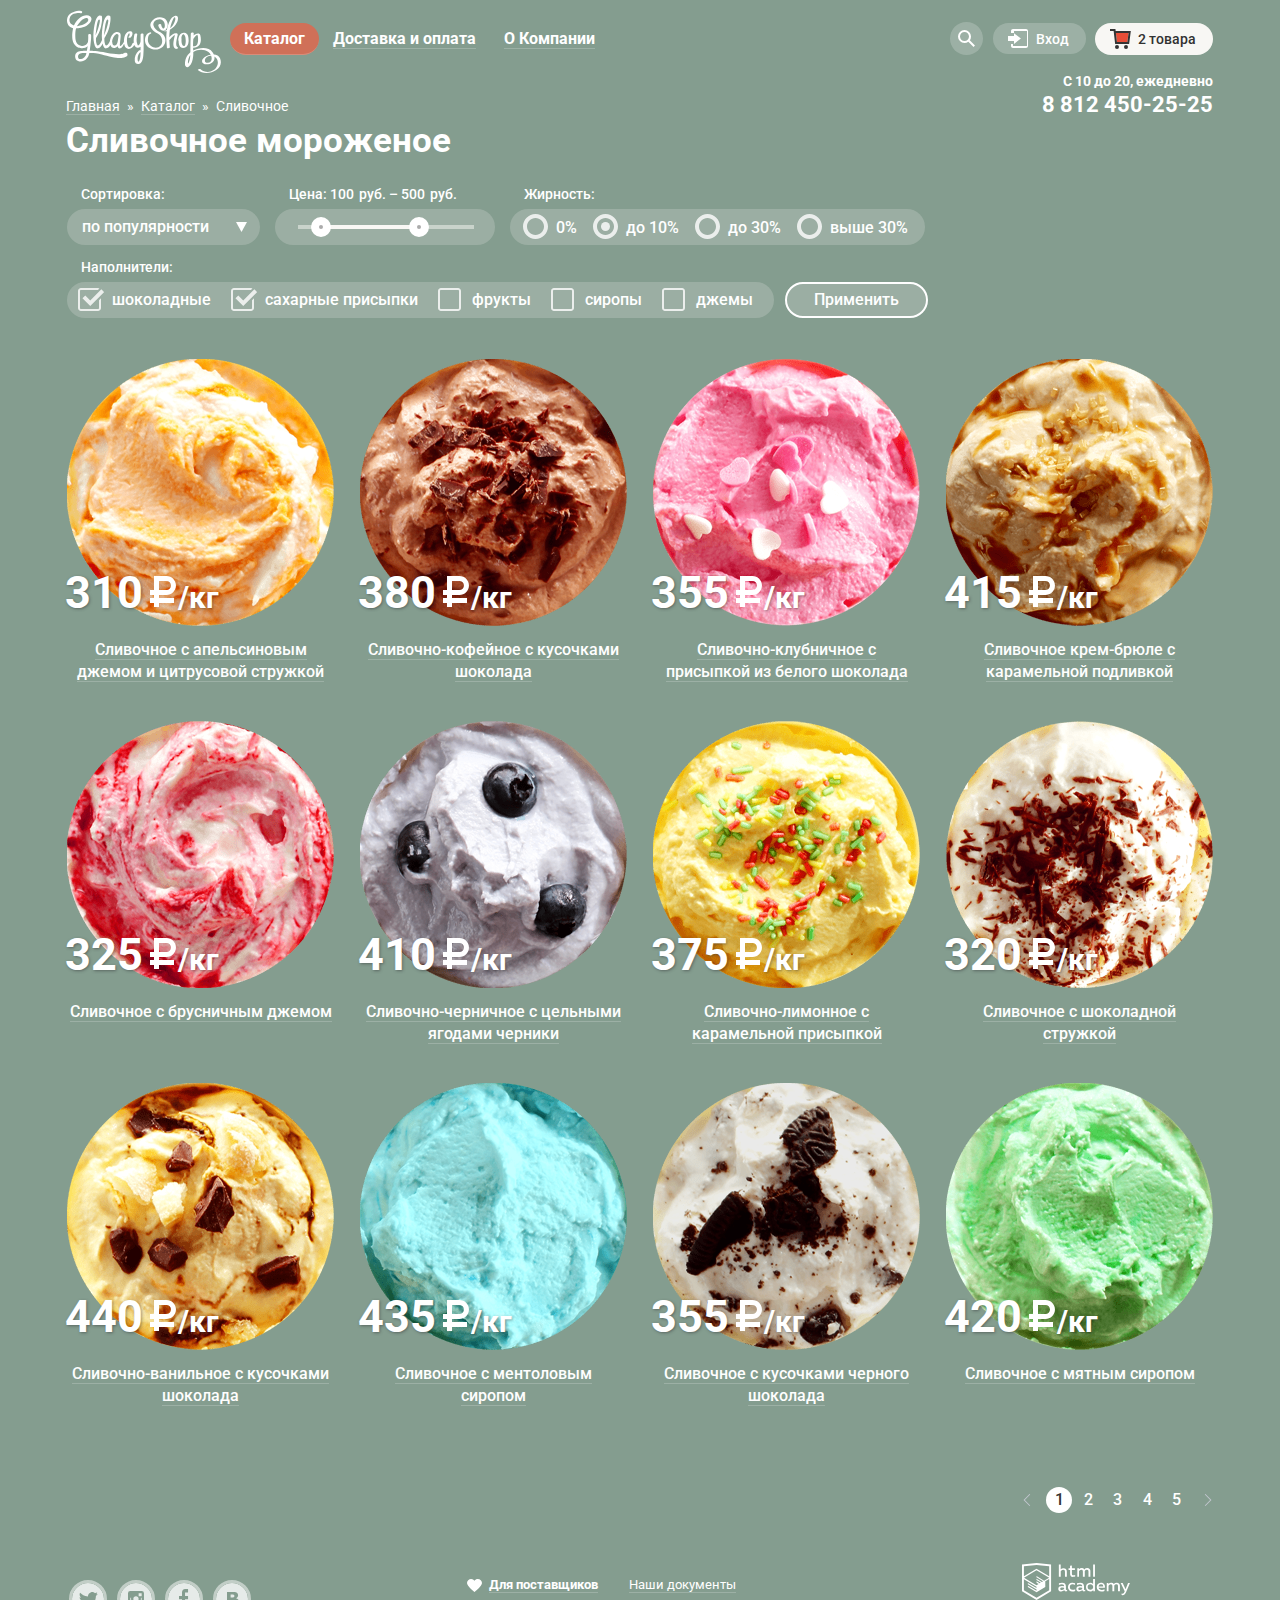
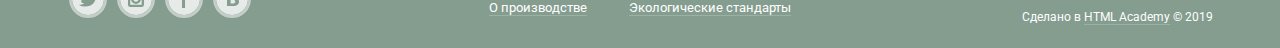
==== commit 1f4baaf0: "Защита №2" ====
--- a/catalog.html
+++ b/catalog.html
@@ -5,7 +5,7 @@
     <title>HTML Academy: Глейси</title>
     <link href="https://fonts.googleapis.com/css?family=Roboto:400,500,700&display=swap&subset=cyrillic" rel="stylesheet">
     <link rel="stylesheet" href="css/normalize.css">
-    <link rel="stylesheet" href="css/style.css">
+    <link rel="stylesheet" href="css/style.min.css">
   </head>
   <body class="inner-body">
     <header class="header content-center">
--- a/css/style.min.css
+++ b/css/style.min.css
@@ -0,0 +1 @@
+@-webkit-keyframes show-form{0%{-webkit-transform:translateY(-2000px);transform:translateY(-2000px)}70%{-webkit-transform:translateY(30px) scale(0.5);transform:translateY(30px) scale(0.5)}90%{-webkit-transform:translateY(-10px) scale(0.9);transform:translateY(-10px) scale(0.9)}100%{-webkit-transform:translateY(0) scale(1);transform:translateY(0) scale(1)}}@keyframes show-form{0%{-webkit-transform:translateY(-2000px);transform:translateY(-2000px)}70%{-webkit-transform:translateY(30px) scale(0.5);transform:translateY(30px) scale(0.5)}90%{-webkit-transform:translateY(-10px) scale(0.9);transform:translateY(-10px) scale(0.9)}100%{-webkit-transform:translateY(0) scale(1);transform:translateY(0) scale(1)}}@-webkit-keyframes shake{0%,100%{-webkit-transform:translateX(0);transform:translateX(0)}10%,30%,50%,70%,90%{-webkit-transform:translateX(-10px);transform:translateX(-10px)}20%,40%,60%,80%{-webkit-transform:translateX(10px);transform:translateX(10px)}}@keyframes shake{0%,100%{-webkit-transform:translateX(0);transform:translateX(0)}10%,30%,50%,70%,90%{-webkit-transform:translateX(-10px);transform:translateX(-10px)}20%,40%,60%,80%{-webkit-transform:translateX(10px);transform:translateX(10px)}}body{margin:0;padding:0;font-family:"Roboto","Arial",sans-serif;font-size:24px;font-weight:400;color:#fff;margin:0 auto;min-width:1200px}a{text-decoration:none}.visually-hidden{position:absolute;clip:rect(0 0 0 0);width:1px;height:1px;margin:-1px}.show{display:block}.content-center{max-width:1146px;margin:0 auto}.input{display:block;margin:0 auto;padding-top:12px;padding-bottom:12px;border-radius:5px;border:1px solid #d3d3d2;background-color:#fff}.overlay{position:fixed;width:100%;height:100%;top:0;left:0;right:0;bottom:0;z-index:2;background-color:rgba(0,0,0,0.3);cursor:pointer}.header{position:absolute;left:50%;width:1146px;margin-left:-573px;z-index:2}.navigation{font-size:16px;font-weight:700;line-height:18px;display:-webkit-box;display:-ms-flexbox;display:flex;-webkit-box-orient:horizontal;-webkit-box-direction:normal;-ms-flex-direction:row;flex-direction:row;-webkit-box-align:center;-ms-flex-align:center;align-items:center;-webkit-box-pack:justify;-ms-flex-pack:justify;justify-content:space-between}.logo-link{margin-bottom:3px}.navigation-links-left{display:-webkit-box;display:-ms-flexbox;display:flex;-webkit-box-align:center;-ms-flex-align:center;align-items:center;margin-top:-15px}.navigation-links,.dropdown-navigation{list-style:none;-webkit-box-sizing:border-box;box-sizing:border-box}.navigation-links{display:-webkit-box;display:-ms-flexbox;display:flex;-webkit-box-pack:justify;-ms-flex-pack:justify;justify-content:space-between;width:395px;padding-left:9px;padding-right:7px}.catalog-link{padding-bottom:13px}.navigation-btns-right{padding-bottom:11px}.btns-right-list{list-style:none;display:-webkit-box;display:-ms-flexbox;display:flex;-webkit-box-pack:justify;-ms-flex-pack:justify;justify-content:space-between;width:245px;padding-top:7px}.navigation-btns-right .inner-right-list{width:263px;padding-top:7px}.outer-navigation-link{color:#fff;border-bottom:1px solid rgba(255,255,255,0.2);margin:0 14px}.outer-navigation-link:hover:not(.on-page-link),.outer-navigation-link:focus:not(.on-page-link){color:#323232;border-radius:16px;background-color:#f7f6f3;padding:6px 14px;margin:0}.outer-navigation-link:active,.outer-navigation-link:active{color:#323232;border-radius:16px;-webkit-box-shadow:inset 0 2px 1px #696969;box-shadow:inset 0 2px 1px #696969;background-color:#ededed;background-color:#f8f7f4}.catalog-link:focus ~ .dropdown-navigation,.catalog-link:hover ~ .dropdown-navigation{display:block;z-index:3}.catalog-link-inner:focus ~ .dropdown-navigation,.catalog-link-inner:hover ~ .dropdown-navigation{display:block;z-index:3}.dropdown-navigation{position:absolute;display:none;padding:0;width:143px;-webkit-box-shadow:0 20px 20px rgba(0,0,0,0.4);box-shadow:0 20px 20px rgba(0,0,0,0.4);background-color:#f8f7f4;border-radius:5px;left:157px;top:60px;padding-top:6px;padding-bottom:9px;z-index:1}.dropdown-navigation a{color:#323232;font-size:14px;font-weight:400;line-height:16px;padding-left:20px;padding-top:5px;padding-bottom:5px;display:block}.link-news a{font-weight:700;position:relative;margin-bottom:11px}.link-news::after{position:absolute;content:"";background-image:url(../img/dropdown-line.png);background-repeat:no-repeat;height:2px;width:128px;top:37px;left:6px}.dropdown-navigation li:not(:first-child){margin-top:5px}.dropdown-navigation-link:hover,.dropdown-navigation-link:focus{background-color:#fbded7;display:block}.dropdown-navigation a:active,.dropdown-navigation a:active{background-color:#f6b5a5;display:block}.link-current{color:#323232;background-color:#d07058;display:block}.navigation-btn-search{margin-top:-1px}.btn-search{width:33px;height:33px;border-radius:50%;background-color:rgba(255,255,255,0.2);display:-webkit-box;display:-ms-flexbox;display:flex;-webkit-box-pack:center;-ms-flex-pack:center;justify-content:center;-webkit-box-align:center;-ms-flex-align:center;align-items:center}.catalog-link:hover .dropdown-navigation{display:block}.search-form{width:341px;-webkit-box-shadow:0 20px 20px rgba(0,0,0,0.4);box-shadow:0 20px 20px rgba(0,0,0,0.4);background-color:#f8f7f4;position:absolute;top:59px;right:213px;border-radius:5px;padding-top:20px;padding-bottom:20px;z-index:1;display:none}.navigation-btn-search:hover .search-form{display:block}.btn-search:focus ~ .search-form{display:block}.search-form input{font-weight:700;width:310px;padding:12px 10px}.search-form input:hover{border:2px solid rgba(154,154,154,0.52);outline:none;padding:11px 9px}.search-form input:focus{border:2px solid rgba(46,136,228,0.52);background-color:#fff;padding:11px 9px}.search-form input::-webkit-input-placeholder{color:#999;font-weight:400}.search-form input::-moz-placeholder{color:#999;font-weight:400}.search-form input:-ms-input-placeholder{color:#999;font-weight:400}.search-form input::-ms-input-placeholder{color:#999;font-weight:400}.search-form input::placeholder{color:#999;font-weight:400}.btn-login,.btn-basket{font-size:14px;font-weight:500;line-height:16px;display:-webkit-box;display:-ms-flexbox;display:flex;-webkit-box-pack:justify;-ms-flex-pack:justify;justify-content:space-between;-webkit-box-align:center;-ms-flex-align:center;align-items:center;position:relative;padding:6px 17px 6px 15px}.btn-search:hover,.btn-search:focus,.btn-login:hover,.btn-login:focus{background-color:#f8f7f4;color:#323232}.btn-search:hover path,.btn-login:hover path,.btn-search:focus path,.btn-login:focus path{fill:#000}.btn-login{color:#fff;border-radius:20px;background-color:rgba(255,255,255,0.2)}.btn-login g{fill:#fff}.btn-login svg,.btn-basket svg{padding-right:7px}.navigation-btn-login{padding-bottom:25px}.login-form{width:277px;-webkit-box-shadow:0 20px 20px rgba(0,0,0,0.4);box-shadow:0 20px 20px rgba(0,0,0,0.4);background-color:#f8f7f4;position:absolute;z-index:1;top:59px;right:109px;padding-bottom:25px;border-radius:5px;display:-webkit-box;display:-ms-flexbox;display:flex;-webkit-box-orient:vertical;-webkit-box-direction:normal;-ms-flex-direction:column;flex-direction:column;display:none}.navigation-btn-login:hover .login-form{display:-webkit-box;display:-ms-flexbox;display:flex}.btn-login:focus ~ .login-form{display:-webkit-box;display:-ms-flexbox;display:flex}.login-form input{width:209px;margin-top:20px;padding-left:15px;padding-right:15px;font-weight:700}.login-form input:hover{border:2px solid rgba(154,154,154,0.52);outline:none;padding:11px 9px}.login-form input:focus{border:2px solid rgba(46,136,228,0.52);background-color:#fff;padding:11px 9px}.login-form input::-webkit-input-placeholder{color:#999;font-weight:400}.login-form input::-moz-placeholder{color:#999;font-weight:400}.login-form input:-ms-input-placeholder{color:#999;font-weight:400}.login-form input::-ms-input-placeholder{color:#999;font-weight:400}.login-form input::placeholder{color:#999;font-weight:400}.login-btn{color:#fefefe;font-size:18px;font-weight:700;line-height:24px;-ms-flex-item-align:start;align-self:flex-start;margin-left:18px;padding:10px 25px;margin-top:20px}.login-help-links{-ms-flex-item-align:end;align-self:flex-end;margin-top:-41px;margin-right:20px}.login-help-links a{color:#323232;font-size:13px;font-weight:400;padding-top:3px;border-bottom:1px solid rgba(0,0,0,0.3)}.login-link-underline:focus,.login-link-underline:hover,.login-link-underline:active{color:#e84d37;border-bottom:1px solid rgba(232,77,55,0.3)}.btn-basket{color:#fff;border-radius:20px;background-color:rgba(255,255,255,0.2)}.inner-body .btn-basket{background-color:#f8f7f4;color:#323232}.basket-list{width:540px;-webkit-box-shadow:0 20px 20px rgba(0,0,0,0.4);box-shadow:0 20px 20px rgba(0,0,0,0.4);background-color:#f8f7f4;position:absolute;top:59px;right:0;padding-bottom:5px;border-radius:5px;z-index:1;display:none}.navigation-btn-basket:hover .basket-list,.navigation-btn-basket:focus .basket-list{display:block}.btn-basket:hover ~ .basket-list,.btn-basket:focus ~ .basket-list{display:block}.basket-list-table{padding-top:17px;border-collapse:collapse}.basket-list-table .table-string:first-child{padding-top:19px}.table-string{display:-webkit-box;display:-ms-flexbox;display:flex;-webkit-box-orient:horizontal;-webkit-box-direction:normal;-ms-flex-direction:row;flex-direction:row;padding-bottom:15px;padding-right:31px}.table-close-btn-sting{padding-top:8px}.table-close-btn{border:none;background:none;padding:0;margin-left:13px}.icecream-mini-string{padding-left:4px}.icecream-mini{padding-left:10px}.item-title,.item-price,.total-price{color:#323232;font-size:13px;font-weight:400;line-height:16px}.item-title{width:220px;padding-left:12px;padding-top:10px}.item-price{padding-left:25px;padding-top:10px}.total-price{padding-top:10px;padding-left:27px}.small-price{color:#999}.total-sum{display:-webkit-box;display:-ms-flexbox;display:flex;-webkit-box-orient:vertical;-webkit-box-direction:normal;-ms-flex-direction:column;flex-direction:column;-webkit-box-align:end;-ms-flex-align:end;align-items:flex-end;margin:0;padding-right:15px;padding-top:15px}.total-sum::before{content:"";position:absolute;height:1px;width:510px;right:15px;bottom:111px;background-color:#cacac7}.total{font-size:15px;font-weight:700;line-height:18px;color:#323232}.basket-buy-btn{font-size:18px;font-weight:700;line-height:24px;color:#fefefe;padding:10px 15px;margin-top:13px;margin-bottom:17px}.contact-information{font-size:22px;font-weight:700;line-height:24px;font-style:normal;display:-webkit-box;display:-ms-flexbox;display:flex;-webkit-box-orient:vertical;-webkit-box-direction:normal;-ms-flex-direction:column;flex-direction:column;-webkit-box-align:end;-ms-flex-align:end;align-items:flex-end;position:absolute;right:0;top:69px}.contact-information a{color:inherit}.work-time{font-size:14px;font-weight:700;line-height:16px;padding-top:4px;padding-bottom:4px}.background-color-wrapper{background-color:#849d8f;background-image:url(../img/icecream/big_icecream_first.png);background-repeat:no-repeat;background-position:center top;z-index:1;-webkit-transition:background-image .5s ease,background-color .5s ease;-o-transition:background-image .5s ease,background-color .5s ease;transition:background-image .5s ease,background-color .5s ease}.slider-wrapper::before,.slider-wrapper::after{content:"";visibility:hidden}.slider-wrapper::before{background-image:url(../img/icecream/big_icecream_second.png)}.slider-wrapper::after{background-image:url(../img/icecream/big_icecream_third.png)}.slider{position:relative;padding-top:321px;text-align:center;color:#fff}.slider-list{margin:0;padding:0;list-style:none}.slide{display:none}.slider-controls{position:absolute;bottom:62px;left:0;z-index:20;font-size:0}.slider-control{display:inline-block;width:17px;height:17px;margin-right:8px;vertical-align:top;background-color:transparent;border:2px solid #fff;border-radius:50%;cursor:pointer}.slider-control:hover,.slider-control:focus{background-color:rgba(248,247,244,0.4)}#product-1:checked ~ .background-color-wrapper label[for="product-1"],#product-2:checked ~ .background-color-wrapper label[for="product-2"],#product-3:checked ~ .background-color-wrapper label[for="product-3"]{background-color:#fff}#product-1:checked ~ .background-color-wrapper #slide1,#product-2:checked ~ .background-color-wrapper #slide2,#product-3:checked ~ .background-color-wrapper #slide3{display:block}#product-1:checked ~ .background-color-wrapper{background-color:#849d8f;background-image:url(../img/icecream/big_icecream_first.png)}#product-2:checked ~ .background-color-wrapper{background-color:#8996a6;background-image:url(../img/icecream/big_icecream_second.png)}#product-3:checked ~ .background-color-wrapper{background-color:#9d8b84;background-image:url(../img/icecream/big_icecream_third.png)}.icecream-slide-title{font-size:60px;font-weight:800;line-height:60px;margin:0 auto;margin-bottom:29px;margin-top:72px;width:710px}.orange-btn{color:#fff;border-radius:35px;border:none;-webkit-box-shadow:0 2px 2px rgba(172,16,0,0.64);box-shadow:0 2px 2px rgba(172,16,0,0.64);background:#f26843;background:-o-linear-gradient(top,#f26843 0%,#e74a35 100%);background:-webkit-gradient(linear,left top,left bottom,from(#f26843),to(#e74a35));background:linear-gradient(to bottom,#f26843 0%,#e74a35 100%)}.orange-btn:focus,.orange-btn:hover{background:-o-linear-gradient(top,#f58669 0%,#ec6f5e 100%);background:-webkit-gradient(linear,left top,left bottom,from(#f58669),to(#ec6f5e));background:linear-gradient(to bottom,#f58669 0%,#ec6f5e 100%);-webkit-box-shadow:0 2px 2px rgba(172,16,0,1);box-shadow:0 2px 2px rgba(172,16,0,1)}.orange-btn:active{background:-o-linear-gradient(top,#d84732 0%,#e1613e 100%);background:-webkit-gradient(linear,left top,left bottom,from(#d84732),to(#e1613e));background:linear-gradient(to bottom,#d84732 0%,#e1613e 100%);-webkit-box-shadow:inset 0 2px 2px rgba(172,16,0,1);box-shadow:inset 0 2px 2px rgba(172,16,0,1)}.btn-buy{display:inline-block;vertical-align:top;font-size:32px;font-weight:700;line-height:44px;text-shadow:0 2px 5px rgba(160,32,11,0.76);padding:10px 40px;margin-bottom:40px}.actions{display:-webkit-box;display:-ms-flexbox;display:flex;-webkit-box-pack:justify;-ms-flex-pack:justify;justify-content:space-between;-ms-flex-wrap:wrap;flex-wrap:wrap}.actions h2{font-size:35px;font-weight:700;line-height:41px;margin:0}.actions p{font-size:18px;font-weight:700;line-height:22px;margin:0;padding-top:15px}.action{width:560px;padding:16px 20px;-webkit-box-sizing:border-box;box-sizing:border-box;display:-webkit-box;display:-ms-flexbox;display:flex;-webkit-box-orient:vertical;-webkit-box-direction:normal;-ms-flex-direction:column;flex-direction:column;border-radius:15px}.left-action{background-image:url(../img/raspberry_bg.png);background-color:#4f0a21;background-repeat:no-repeat;background-size:cover}.right-action{background-image:url(../img/chocolate_bg.png);background-color:#492817;background-repeat:no-repeat;background-size:cover}.action-btn{font-size:18px;font-weight:700;line-height:24px;-ms-flex-item-align:end;align-self:flex-end;padding:11px 23px;margin-top:44px;margin-bottom:8px}.hits{margin-top:3px}.icecream-list{text-align:center;width:1172px;margin:0 auto;padding:0;display:-webkit-box;display:-ms-flexbox;display:flex;-ms-flex-wrap:wrap;flex-wrap:wrap;position:relative;list-style:none}.icecream-item{width:293px;position:relative;margin-top:38px;display:-webkit-box;display:-ms-flexbox;display:flex;-webkit-box-orient:vertical;-webkit-box-direction:normal;-ms-flex-direction:column;flex-direction:column;-webkit-box-align:center;-ms-flex-align:center;align-items:center}.hit-item::before{position:absolute;content:"";width:62px;height:62px;background-image:url(../img/svg/hit.svg);background-repeat:no-repeat;left:13px}.hit-item:hover::before{z-index:30}.icecream-list-title{font-size:16px;font-weight:500;line-height:22px;margin:0;width:263px}.hit-item .icecream-list-title{padding-top:12px}.price-big{font-size:45px;font-weight:700;line-height:45px;text-shadow:1px 1px 3px rgba(49,50,53,0.5);color:#fff;position:absolute;bottom:64px;margin:0;left:11px}.inner-list .price-big{bottom:66px;left:-2px}.weight-small{font-size:30px;position:relative;padding-left:35px}.weight-small::before{position:absolute;content:"";background-image:url(../img/svg/ruble.svg);width:31px;height:36px;top:-6px;left:5px}.advantages{max-width:1107px;background-image:url(../img/waffle_bg.jpg);background-color:#e9dabf;background-repeat:no-repeat;background-size:cover;border-radius:15px;padding-top:24px;padding-left:20px;padding-right:20px;margin-top:38px}.advantages h2{color:#323232;font-size:24px;font-weight:500;line-height:30px;letter-spacing:.2px;margin:0}.advantages-list{list-style:none;color:#323232;font-size:16px;font-weight:400;line-height:22px;margin:0;padding:0;display:-webkit-box;display:-ms-flexbox;display:flex;-webkit-box-orient:horizontal;-webkit-box-direction:normal;-ms-flex-direction:row;flex-direction:row;-ms-flex-wrap:wrap;flex-wrap:wrap;-webkit-box-pack:justify;-ms-flex-pack:justify;justify-content:space-between;padding-top:21px}.advantages-list li{width:485px;position:relative;padding-left:56px;padding-bottom:23px;letter-spacing:.1px}.advantage-icecream{-webkit-box-ordinal-group:2;-ms-flex-order:1;order:1}.advantage-icecream::before{position:absolute;content:"";width:49px;height:49px;background-image:url(../img/svg/ice-cream.svg);background-repeat:no-repeat;top:-13px;left:0}.advantage-farm{-webkit-box-ordinal-group:3;-ms-flex-order:2;order:2}.advantage-farm::before{position:absolute;content:"";width:49px;height:49px;background-image:url(../img/svg/cow.svg);background-repeat:no-repeat;top:-13px;left:0}.advantage-nature{-webkit-box-ordinal-group:4;-ms-flex-order:3;order:3}.advantage-nature::before{position:absolute;content:"";width:49px;height:49px;background-image:url(../img/svg/eco.svg);background-repeat:no-repeat;top:-13px;left:0}.advantage-temperature{-webkit-box-ordinal-group:5;-ms-flex-order:4;order:4}.advantage-temperature::before{position:absolute;content:"";width:49px;height:49px;background-image:url(../img/svg/thermometer.svg);background-repeat:no-repeat;top:-13px;left:0}.article-and-subscription{display:-webkit-box;display:-ms-flexbox;display:flex;-webkit-box-pack:justify;-ms-flex-pack:justify;justify-content:space-between;margin-top:40px}.article-new{width:540px;background-image:url(../img/strawberry_bg.jpg);background-color:#fcfcfc;background-repeat:no-repeat;background-size:cover;padding-top:9px;padding-left:20px;border-radius:15px}.article-new h2{font-size:16px;font-weight:500;line-height:22px;color:#323232;padding-top:15px;margin:0}.article-new a{font-size:24px;font-weight:700;line-height:30px;text-decoration:underline;color:#323232;width:300px;display:inline-block;vertical-align:top;padding-top:4px}.subscription{width:560px;background:url(../img/svg/bg-post.svg);border-radius:15px}.subscription-wrapper{background-color:#f8f7f4;border-radius:15px;margin:5px;padding-bottom:10px}.subscription-title{color:#5a5a5a;font-size:16px;font-weight:400;line-height:22px;margin:0;padding:32px 20px 10px}.subscription-input-wrapper{display:-webkit-box;display:-ms-flexbox;display:flex;-webkit-box-pack:justify;-ms-flex-pack:justify;justify-content:space-between;margin-left:21px;margin-right:21px}.subscription-form input{font-size:16px;font-weight:700;line-height:24px;width:379px;border:1px solid rgba(178,178,178,0.52);outline:none;-webkit-box-sizing:border-box;box-sizing:border-box;margin-right:9px;padding:9px 13px}.subscription-form input:hover{border:2px solid rgba(154,154,154,0.52);outline:none;padding:8px 12px}.subscription-form input:focus{border:2px solid rgba(46,136,228,0.52);background-color:#fff;padding:8px 12px}.subscription-form input::-webkit-input-placeholder{color:#999;font-weight:400}.subscription-form input::-moz-placeholder{color:#999;font-weight:400}.subscription-form input:-ms-input-placeholder{color:#999;font-weight:400}.subscription-form input::-ms-input-placeholder{color:#999;font-weight:400}.subscription-form input::placeholder{color:#999;font-weight:400}.subscription-btn{font-size:18px;font-weight:700;line-height:24px;padding:9px 19px;color:#fefefe}.map{position:relative;width:100%;height:427px;margin-top:41px;background:url(../img/map.jpg) no-repeat center}.interactive-map{width:100%;height:427px;z-index:1;position:absolute}.map-information-container{position:relative}.map-information-wrapper{text-align:center;position:absolute;top:61px;right:0;max-width:302px;border-radius:15px;background-color:#fff;z-index:2}.map-information{color:#323232;font-style:normal;font-size:14px;font-weight:400;line-height:20px;padding-right:10px;padding-left:26px;padding-top:29px;text-align:left}.information{display:block}.information-bold{font-size:18px;font-weight:700;line-height:24px;color:#323232}.information-adress-title{padding-right:115px}.information-time{padding-bottom:24px}.information-tel{padding-top:6px}.information-tel-title{padding-top:17px}.information-adress{padding-top:3px}.information-btn{display:inline-block;vertical-align:top;color:#fefefe;font-size:18px;font-weight:700;line-height:24px;padding:10px 27px;margin-bottom:31px}.feedback-form{width:427px;top:339px;left:50%;margin-left:-239px;border-radius:10px;padding-top:13px;padding-left:26px;padding-right:26px;position:fixed;display:-webkit-box;display:-ms-flexbox;display:flex;-webkit-box-orient:vertical;-webkit-box-direction:normal;-ms-flex-direction:column;flex-direction:column;z-index:3;background-color:#f8f7f4}.modal-show{-webkit-animation:show-form .6s;animation:show-form .6s}.modal-error{-webkit-animation:shake .6s;animation:shake .6s}.close-btn{position:absolute;right:8px;top:8px;border:none;background-color:transparent}.feedback-title{color:#323232;font-size:24px;font-weight:500;line-height:28px}.feedback-name,.feedback-email,.feedback-comment{margin:0}.feedback-name input,.feedback-email input{color:#323232;font-family:inherit;font-size:16px;font-weight:700;line-height:24px;width:266px;margin-top:19px;-webkit-box-sizing:border-box;box-sizing:border-box;border:1px solid rgba(178,178,178,0.52);background-color:#fff;border-radius:5px;padding:10px 12px}.feedback-comment textarea{color:#323232;font-family:inherit;font-size:16px;font-weight:700;line-height:24px;width:100%;max-width:428px;-webkit-box-sizing:border-box;box-sizing:border-box;min-height:155px;margin-top:22px;border-radius:5px;border:1px solid rgba(178,178,178,0.52);resize:none;padding:5px 12px}.feedback-name input::-webkit-input-placeholder,.feedback-email input::-webkit-input-placeholder,.feedback-comment textarea::-webkit-input-placeholder{font-weight:400;color:#999}.feedback-name input::-moz-placeholder,.feedback-email input::-moz-placeholder,.feedback-comment textarea::-moz-placeholder{font-weight:400;color:#999}.feedback-name input:-ms-input-placeholder,.feedback-email input:-ms-input-placeholder,.feedback-comment textarea:-ms-input-placeholder{font-weight:400;color:#999}.feedback-name input::-ms-input-placeholder,.feedback-email input::-ms-input-placeholder,.feedback-comment textarea::-ms-input-placeholder{font-weight:400;color:#999}.feedback-name input::placeholder,.feedback-email input::placeholder,.feedback-comment textarea::placeholder{font-weight:400;color:#999}.feedback-name input:hover,.feedback-email input:hover{border:2px inset rgba(154,154,154,0.52);outline:none;padding:9px 11px}.feedback-comment textarea:hover{border:2px inset rgba(154,154,154,0.52);outline:none;padding:4px 11px}.feedback-name input:focus,.feedback-email input:focus{border:2px inset rgba(46,136,228,0.52);outline:none;padding:9px 11px}.feedback-comment textarea:focus{border:2px inset rgba(46,136,228,0.52);outline:none;padding:4px 11px}.feedback-btn{color:#fefefe;font-size:18px;font-weight:700;line-height:24px;margin-top:15px;-ms-flex-item-align:end;align-self:flex-end;padding:9px 22px;margin-bottom:28px}.footer{display:-webkit-box;display:-ms-flexbox;display:flex;-webkit-box-orient:horizontal;-webkit-box-direction:normal;-ms-flex-direction:row;flex-direction:row;-webkit-box-pack:justify;-ms-flex-pack:justify;justify-content:space-between;padding-bottom:22px}.social-links{list-style:none;margin:0;padding:0;margin-left:2px;margin-top:28px;display:-webkit-box;display:-ms-flexbox;display:flex}.main-footer .social-links{margin-top:39px}.social-link-item{margin-right:10px}.social-link-item path{fill:rgba(255,255,255,0.8)}.social-link-item svg{border:3px solid rgba(255,255,255,0.5);border-radius:50%}.social-link-item svg:hover,.social-link-item svg:focus{border:3px solid rgba(255,255,255,0.7);fill:rgba(255,255,255)}.social-link-item svg:active{border:3px solid rgba(255,255,255,0.7);fill:#e9e9e9}.important-links{display:-webkit-box;display:-ms-flexbox;display:flex;-webkit-box-orient:horizontal;-webkit-box-direction:normal;-ms-flex-direction:row;flex-direction:row;padding-top:19px;padding-right:3px}.main-footer .important-links{padding-top:31px}.important-links-left,.important-links-right{list-style:none;margin:0;padding:0}.important-links-left li,.important-links-right li{line-height:20px}.heart{position:relative}.heart::before{position:absolute;content:"";top:8px;left:-22px;width:15px;height:13px;background-image:url(../img/svg/heart.svg)}.important-links-left{padding-right:31px}.important-links a{color:#fff;font-size:13px;font-weight:400;line-height:18px}.important-links .link-bold{font-weight:700}.copiright{display:-webkit-box;display:-ms-flexbox;display:flex;-webkit-box-orient:vertical;-webkit-box-direction:normal;-ms-flex-direction:column;flex-direction:column;margin:0;padding:0}.main-footer .copiright{margin-top:8px}.htmlacademy-logo{padding-top:10px}.copiright-text{font-size:12px;font-weight:400;line-height:18px}.link-underline{color:#fefefe;border-bottom:1px solid rgba(255,255,255,0.2)}.link-underline:hover,.link-underline:focus,.link-underline:active{color:#ffbc9e;border-bottom:1px solid rgba(255,188,158,0.2)}.inner-body{background-color:#849d8f;width:1146px}.inner-body .header{position:relative}.navigation-links-inner{padding-left:9px}.navigation-btns-right-inner{position:relative;width:261px}.on-page-link{padding:6px 14px;border-radius:16px;background-color:#d07058;margin:0}.breadcrumb{list-style:none;margin:0;padding:0;margin-top:-16px;margin-left:26px;display:-webkit-box;display:-ms-flexbox;display:flex;-webkit-box-pack:justify;-ms-flex-pack:justify;justify-content:space-between;width:210px}.breadcrumb a{font-size:14px;font-weight:400;line-height:16px;color:#fff;list-style:none}.breadcrumb a:not(:last-child){border-bottom:1px solid rgba(255,255,255,0.2)}.breadcrumb li:not(:first-child)::before{content:"»";margin-left:7px;margin-right:7px;font-size:14px}.main-title{color:#fff;font-size:35px;font-weight:700;line-height:41px;margin:0;margin-left:26px;padding-top:2px}.filter{margin-top:25px;margin-bottom:41px}.catalog-filter{display:-webkit-box;display:-ms-flexbox;display:flex;-ms-flex-wrap:wrap;flex-wrap:wrap}.filter-part{display:-webkit-box;display:-ms-flexbox;display:flex;-webkit-box-orient:horizontal;-webkit-box-direction:normal;-ms-flex-direction:row;flex-direction:row;-webkit-box-pack:start;-ms-flex-pack:start;justify-content:flex-start;-webkit-box-align:center;-ms-flex-align:center;align-items:center}.form-interactive{background-color:rgba(248,247,244,0.2);border-radius:50px}.form-item{margin:0;padding:0;border:none;margin:0 15px 0 0}.filter-sort,.price-wrapper,.fatness-wrapper{margin-bottom:14px}.form-item-title{color:#fff;font-family:inherit;font-size:14px;font-weight:500;line-height:16px;padding-left:14px;padding-bottom:7px}.filter-sort{position:relative;display:-webkit-box;display:-ms-flexbox;display:flex;-webkit-box-orient:vertical;-webkit-box-direction:normal;-ms-flex-direction:column;flex-direction:column}.sort-icon-down{position:absolute;top:36px;right:13px}.icon-color{fill:#fff}.form-sort{position:relative;color:#fff;font-family:inherit;font-size:16px;font-weight:500;line-height:18px;border:none;padding:9px 32px 9px 15px;-webkit-appearance:none;-moz-appearance:none;-ms-appearance:none;appearance:none}.form-sort::-ms-expand{display:none}.form-sort:hover{color:#323232}.filter-sort:hover .icon-color{fill:#323232}.range-controls{display:-webkit-box;display:-ms-flexbox;display:flex;-webkit-box-orient:horizontal;-webkit-box-direction:normal;-ms-flex-direction:row;flex-direction:row;-webkit-box-align:center;-ms-flex-align:center;align-items:center;position:relative;padding:8px 66px 8px 36px}.scale{width:176px;height:4px;background-color:rgba(248,247,244,0.5);margin-left:-13px}.bar{width:105px;height:4px;background-color:#f8f7f4;margin-left:22px}.range-toggle{width:4px;height:4px;border:8px solid #fff;border-radius:50%;background-color:#ababab;border-radius:50px}.range-toggle:hover{-webkit-transform:scale(1.1);-ms-transform:scale(1.1);transform:scale(1.1)}.max-price-wrapper{padding-left:0}.min-price,.max-price{color:#fff;font-size:14px;font-weight:500;line-height:16px;padding:0;margin:0;width:26px;border:none;background:transparent}.range-toggle-min{margin-left:-163px}.range-toggle-max{margin-left:78px}.fatness-list{list-style:none;margin:0;padding:0;display:-webkit-box;display:-ms-flexbox;display:flex;-webkit-box-orient:horizontal;-webkit-box-direction:normal;-ms-flex-direction:row;flex-direction:row;padding:4px 2px 5px 12px}.fatness-item label{color:#fff;font-family:inherit;font-size:16px;font-weight:500;line-height:18px;position:relative;margin-left:28px;margin-right:12px;right:3px;bottom:1px;padding-left:9px;cursor:pointer}.fatness-radio + label::before{content:"";position:absolute;width:25px;height:25px;left:-24px;top:-4px;background-image:url(../img/svg/radio-off.svg);opacity:.8}.fatness-radio:checked + label::before{background-image:url(../img/svg/radio-on.svg)}.fatness-radio:disabled + label::before{opacity:.4}.fatness-radio:hover + label::before{opacity:1}.fatness-radio:focus + label::before{outline:2px solid #d07058}.fillers{color:#fff;font-family:inherit;font-size:16px;font-weight:500;line-height:18px;margin:0;padding:0;padding:9px 0 9px 12px;display:-webkit-box;display:-ms-flexbox;display:flex;-webkit-box-orient:horizontal;-webkit-box-direction:normal;-ms-flex-direction:row;flex-direction:row;-ms-flex-wrap:wrap;flex-wrap:wrap;list-style:none}.filler-item{position:relative}.checkbox-item + label::before{content:"";position:absolute;top:-3px;left:-1px;width:26px;height:23px;background-image:url(../img/svg/checkbox-off.svg);background-repeat:no-repeat;opacity:.8;cursor:pointer}.checkbox-item:checked + label::before{background-image:url(../img/svg/checkbox-on.svg)}.checkbox-item:disabled + label::before{opacity:.4}.checkbox-item:hover + label::before{opacity:1}.checkbox-item:focus + label::before{outline:2px solid #d07058}.filler-item label{padding-left:33px;padding-right:21px}.filter-btn{color:#fff;font-family:inherit;font-size:16px;font-weight:500;line-height:18px;border:2px solid #fff;padding:7px 27px;margin-left:-4px;margin-top:23px}.filter-btn:hover,.filter-btn:focus{color:#323232;background-color:#fff}.filter-btn:active{-webkit-box-shadow:inset 0 2px 1px #696969;box-shadow:inset 0 2px 1px #696969;background-color:#ededed}.catalog-list{list-style:none}.inner-list{margin-top:2px}.inner-list .icecream-item{margin-top:0}.inner-list .price-big{left:11px;bottom:101px}.inner-list .icecream-list-title{width:263px;padding-top:13px;padding-bottom:38px}.icecream-background{width:293px;-webkit-box-shadow:0 20px 20px rgba(0,0,0,0.4);box-shadow:0 20px 20px rgba(0,0,0,0.4);background-color:rgba(248,247,244,0.2);padding-top:350px;padding-bottom:20px;position:absolute;top:-13px;left:0;border-radius:5px;display:none}.fast-look-btn{font-size:18px;font-weight:700;line-height:24px;padding:10px 18px 12px;-ms-flex-item-align:center;-ms-grid-row-align:center;align-self:center;z-index:10;margin-top:-1px}.icecream-title:focus .icecream-background,.icecream-item:hover .icecream-background{display:block;z-index:10}.icecream-item:hover .icecream-img{z-index:20;position:relative}.icecream-item:hover .icecream-list-title{z-index:20;position:relative}.icecream-item:hover .price-big{z-index:25}.hit-item:hover ~ .hit-item::before{z-index:30}.paginator{display:-webkit-box;display:-ms-flexbox;display:flex;-webkit-box-pack:end;-ms-flex-pack:end;justify-content:flex-end;padding-top:42px;padding-right:5px;padding-bottom:39px}.paginator-list{font-family:inherit;font-size:16px;font-weight:500;line-height:18px;color:#323232;margin:0;padding:0;list-style:none;margin-right:19px;display:-webkit-box;display:-ms-flexbox;display:flex;width:147px;-ms-flex-pack:distribute;justify-content:space-around;-webkit-box-align:end;-ms-flex-align:end;align-items:flex-end;position:relative}.paginator-item{width:26px;height:26px;display:-webkit-box;display:-ms-flexbox;display:flex;-webkit-box-pack:center;-ms-flex-pack:center;justify-content:center;-webkit-box-align:center;-ms-flex-align:center;align-items:center;border-radius:50%}.paginator-item a{color:#fff}.paginator-item-current{background-color:#fff}.paginator-item-current a{color:#323232}.paginator-item:hover,.paginator-item:focus{background-color:rgba(255,255,255,0.2)}.paginator-item:hover a,.paginator-item:focus a{color:#fff}.paginator-item:active{background-color:#fff}.paginator-item:active a{color:#323232}.paginator-list::before{content:"";position:absolute;left:-29px;top:-3px;width:15px;height:22px;background-image:url(../img/svg/icon-right-small.svg);background-repeat:no-repeat;-webkit-transform:rotate(180deg);-ms-transform:rotate(180deg);transform:rotate(180deg)}.paginator-list::after{content:"";position:absolute;right:-27px;top:7px;width:15px;height:22px;background-image:url(../img/svg/icon-right-small.svg);background-repeat:no-repeat}
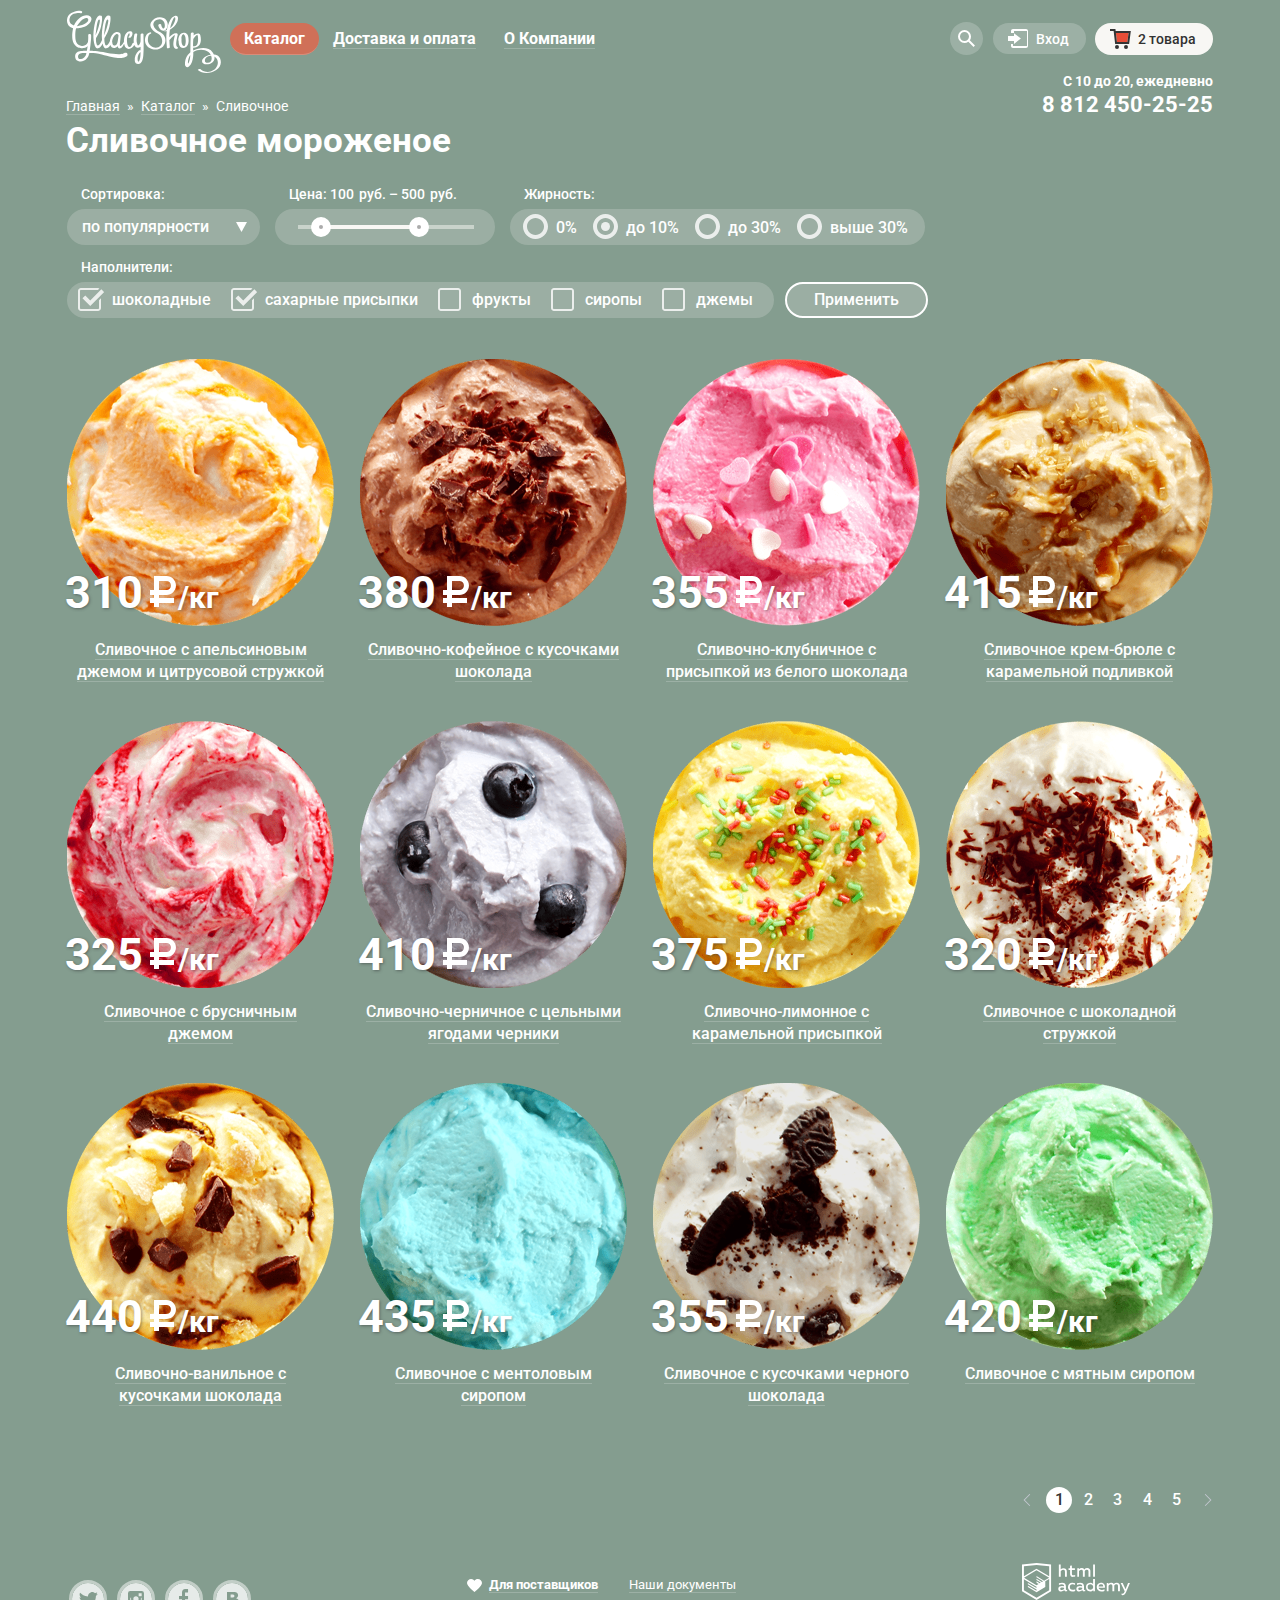
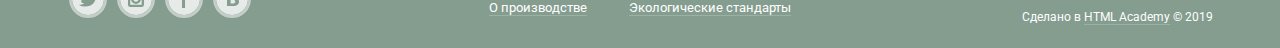
==== commit 93e32424: "Убрала лишнюю обертку ЗАЩИТА №3" ====
--- a/catalog.html
+++ b/catalog.html
@@ -187,34 +187,32 @@
               </li>
             </ul>
           </fieldset>
-          <div class="filter-part">
-            <fieldset class="form-item">
-              <legend class="form-item-title">Наполнители:</legend>
-              <ul class="fillers form-interactive">
-                <li class="filler-item">
-                  <input type="checkbox" id="chocolate" name="check-chocolate" class="visually-hidden checkbox-item" checked/>
-                  <label for="chocolate">шоколадные</label>
-                </li>
-                <li class="filler-item">
-                  <input type="checkbox" id="sugar" name="check-sugar" class="visually-hidden checkbox-item" checked/>
-                  <label for="sugar">сахарные присыпки</label>
-                </li>
-                <li class="filler-item">
-                  <input type="checkbox" id="fruits" name="check-fruits" class="visually-hidden checkbox-item"/>
-                  <label for="fruits">фрукты</label>
-                </li>
-                <li class="filler-item">
-                  <input type="checkbox" id="syrups" name="check-syrups" class="visually-hidden checkbox-item"/>
-                  <label for="syrups">сиропы</label>
-                </li>
-                <li class="filler-item">
-                  <input type="checkbox" id="jams" name="check-jams" class="visually-hidden checkbox-item"/>
-                  <label for="jams">джемы</label>
-                </li>
-              </ul>
-            </fieldset>
-            <button type="submit" name="button" class="filter-btn form-interactive">Применить</button>
-          </div>
+          <fieldset class="form-item">
+            <legend class="form-item-title">Наполнители:</legend>
+            <ul class="fillers form-interactive">
+              <li class="filler-item">
+                <input type="checkbox" id="chocolate" name="check-chocolate" class="visually-hidden checkbox-item" checked/>
+                <label for="chocolate">шоколадные</label>
+              </li>
+              <li class="filler-item">
+                <input type="checkbox" id="sugar" name="check-sugar" class="visually-hidden checkbox-item" checked/>
+                <label for="sugar">сахарные присыпки</label>
+              </li>
+              <li class="filler-item">
+                <input type="checkbox" id="fruits" name="check-fruits" class="visually-hidden checkbox-item"/>
+                <label for="fruits">фрукты</label>
+              </li>
+              <li class="filler-item">
+                <input type="checkbox" id="syrups" name="check-syrups" class="visually-hidden checkbox-item"/>
+                <label for="syrups">сиропы</label>
+              </li>
+              <li class="filler-item">
+                <input type="checkbox" id="jams" name="check-jams" class="visually-hidden checkbox-item"/>
+                <label for="jams">джемы</label>
+              </li>
+            </ul>
+          </fieldset>
+          <button type="submit" name="button" class="filter-btn form-interactive">Применить</button>
         </form>
       </section>
       <ul class="icecream-list inner-list">
--- a/css/style.min.css
+++ b/css/style.min.css
@@ -1 +1 @@
-@-webkit-keyframes show-form{0%{-webkit-transform:translateY(-2000px);transform:translateY(-2000px)}70%{-webkit-transform:translateY(30px) scale(0.5);transform:translateY(30px) scale(0.5)}90%{-webkit-transform:translateY(-10px) scale(0.9);transform:translateY(-10px) scale(0.9)}100%{-webkit-transform:translateY(0) scale(1);transform:translateY(0) scale(1)}}@keyframes show-form{0%{-webkit-transform:translateY(-2000px);transform:translateY(-2000px)}70%{-webkit-transform:translateY(30px) scale(0.5);transform:translateY(30px) scale(0.5)}90%{-webkit-transform:translateY(-10px) scale(0.9);transform:translateY(-10px) scale(0.9)}100%{-webkit-transform:translateY(0) scale(1);transform:translateY(0) scale(1)}}@-webkit-keyframes shake{0%,100%{-webkit-transform:translateX(0);transform:translateX(0)}10%,30%,50%,70%,90%{-webkit-transform:translateX(-10px);transform:translateX(-10px)}20%,40%,60%,80%{-webkit-transform:translateX(10px);transform:translateX(10px)}}@keyframes shake{0%,100%{-webkit-transform:translateX(0);transform:translateX(0)}10%,30%,50%,70%,90%{-webkit-transform:translateX(-10px);transform:translateX(-10px)}20%,40%,60%,80%{-webkit-transform:translateX(10px);transform:translateX(10px)}}body{margin:0;padding:0;font-family:"Roboto","Arial",sans-serif;font-size:24px;font-weight:400;color:#fff;margin:0 auto;min-width:1200px}a{text-decoration:none}.visually-hidden{position:absolute;clip:rect(0 0 0 0);width:1px;height:1px;margin:-1px}.show{display:block}.content-center{max-width:1146px;margin:0 auto}.input{display:block;margin:0 auto;padding-top:12px;padding-bottom:12px;border-radius:5px;border:1px solid #d3d3d2;background-color:#fff}.overlay{position:fixed;width:100%;height:100%;top:0;left:0;right:0;bottom:0;z-index:2;background-color:rgba(0,0,0,0.3);cursor:pointer}.header{position:absolute;left:50%;width:1146px;margin-left:-573px;z-index:2}.navigation{font-size:16px;font-weight:700;line-height:18px;display:-webkit-box;display:-ms-flexbox;display:flex;-webkit-box-orient:horizontal;-webkit-box-direction:normal;-ms-flex-direction:row;flex-direction:row;-webkit-box-align:center;-ms-flex-align:center;align-items:center;-webkit-box-pack:justify;-ms-flex-pack:justify;justify-content:space-between}.logo-link{margin-bottom:3px}.navigation-links-left{display:-webkit-box;display:-ms-flexbox;display:flex;-webkit-box-align:center;-ms-flex-align:center;align-items:center;margin-top:-15px}.navigation-links,.dropdown-navigation{list-style:none;-webkit-box-sizing:border-box;box-sizing:border-box}.navigation-links{display:-webkit-box;display:-ms-flexbox;display:flex;-webkit-box-pack:justify;-ms-flex-pack:justify;justify-content:space-between;width:395px;padding-left:9px;padding-right:7px}.catalog-link{padding-bottom:13px}.navigation-btns-right{padding-bottom:11px}.btns-right-list{list-style:none;display:-webkit-box;display:-ms-flexbox;display:flex;-webkit-box-pack:justify;-ms-flex-pack:justify;justify-content:space-between;width:245px;padding-top:7px}.navigation-btns-right .inner-right-list{width:263px;padding-top:7px}.outer-navigation-link{color:#fff;border-bottom:1px solid rgba(255,255,255,0.2);margin:0 14px}.outer-navigation-link:hover:not(.on-page-link),.outer-navigation-link:focus:not(.on-page-link){color:#323232;border-radius:16px;background-color:#f7f6f3;padding:6px 14px;margin:0}.outer-navigation-link:active,.outer-navigation-link:active{color:#323232;border-radius:16px;-webkit-box-shadow:inset 0 2px 1px #696969;box-shadow:inset 0 2px 1px #696969;background-color:#ededed;background-color:#f8f7f4}.catalog-link:focus ~ .dropdown-navigation,.catalog-link:hover ~ .dropdown-navigation{display:block;z-index:3}.catalog-link-inner:focus ~ .dropdown-navigation,.catalog-link-inner:hover ~ .dropdown-navigation{display:block;z-index:3}.dropdown-navigation{position:absolute;display:none;padding:0;width:143px;-webkit-box-shadow:0 20px 20px rgba(0,0,0,0.4);box-shadow:0 20px 20px rgba(0,0,0,0.4);background-color:#f8f7f4;border-radius:5px;left:157px;top:60px;padding-top:6px;padding-bottom:9px;z-index:1}.dropdown-navigation a{color:#323232;font-size:14px;font-weight:400;line-height:16px;padding-left:20px;padding-top:5px;padding-bottom:5px;display:block}.link-news a{font-weight:700;position:relative;margin-bottom:11px}.link-news::after{position:absolute;content:"";background-image:url(../img/dropdown-line.png);background-repeat:no-repeat;height:2px;width:128px;top:37px;left:6px}.dropdown-navigation li:not(:first-child){margin-top:5px}.dropdown-navigation-link:hover,.dropdown-navigation-link:focus{background-color:#fbded7;display:block}.dropdown-navigation a:active,.dropdown-navigation a:active{background-color:#f6b5a5;display:block}.link-current{color:#323232;background-color:#d07058;display:block}.navigation-btn-search{margin-top:-1px}.btn-search{width:33px;height:33px;border-radius:50%;background-color:rgba(255,255,255,0.2);display:-webkit-box;display:-ms-flexbox;display:flex;-webkit-box-pack:center;-ms-flex-pack:center;justify-content:center;-webkit-box-align:center;-ms-flex-align:center;align-items:center}.catalog-link:hover .dropdown-navigation{display:block}.search-form{width:341px;-webkit-box-shadow:0 20px 20px rgba(0,0,0,0.4);box-shadow:0 20px 20px rgba(0,0,0,0.4);background-color:#f8f7f4;position:absolute;top:59px;right:213px;border-radius:5px;padding-top:20px;padding-bottom:20px;z-index:1;display:none}.navigation-btn-search:hover .search-form{display:block}.btn-search:focus ~ .search-form{display:block}.search-form input{font-weight:700;width:310px;padding:12px 10px}.search-form input:hover{border:2px solid rgba(154,154,154,0.52);outline:none;padding:11px 9px}.search-form input:focus{border:2px solid rgba(46,136,228,0.52);background-color:#fff;padding:11px 9px}.search-form input::-webkit-input-placeholder{color:#999;font-weight:400}.search-form input::-moz-placeholder{color:#999;font-weight:400}.search-form input:-ms-input-placeholder{color:#999;font-weight:400}.search-form input::-ms-input-placeholder{color:#999;font-weight:400}.search-form input::placeholder{color:#999;font-weight:400}.btn-login,.btn-basket{font-size:14px;font-weight:500;line-height:16px;display:-webkit-box;display:-ms-flexbox;display:flex;-webkit-box-pack:justify;-ms-flex-pack:justify;justify-content:space-between;-webkit-box-align:center;-ms-flex-align:center;align-items:center;position:relative;padding:6px 17px 6px 15px}.btn-search:hover,.btn-search:focus,.btn-login:hover,.btn-login:focus{background-color:#f8f7f4;color:#323232}.btn-search:hover path,.btn-login:hover path,.btn-search:focus path,.btn-login:focus path{fill:#000}.btn-login{color:#fff;border-radius:20px;background-color:rgba(255,255,255,0.2)}.btn-login g{fill:#fff}.btn-login svg,.btn-basket svg{padding-right:7px}.navigation-btn-login{padding-bottom:25px}.login-form{width:277px;-webkit-box-shadow:0 20px 20px rgba(0,0,0,0.4);box-shadow:0 20px 20px rgba(0,0,0,0.4);background-color:#f8f7f4;position:absolute;z-index:1;top:59px;right:109px;padding-bottom:25px;border-radius:5px;display:-webkit-box;display:-ms-flexbox;display:flex;-webkit-box-orient:vertical;-webkit-box-direction:normal;-ms-flex-direction:column;flex-direction:column;display:none}.navigation-btn-login:hover .login-form{display:-webkit-box;display:-ms-flexbox;display:flex}.btn-login:focus ~ .login-form{display:-webkit-box;display:-ms-flexbox;display:flex}.login-form input{width:209px;margin-top:20px;padding-left:15px;padding-right:15px;font-weight:700}.login-form input:hover{border:2px solid rgba(154,154,154,0.52);outline:none;padding:11px 9px}.login-form input:focus{border:2px solid rgba(46,136,228,0.52);background-color:#fff;padding:11px 9px}.login-form input::-webkit-input-placeholder{color:#999;font-weight:400}.login-form input::-moz-placeholder{color:#999;font-weight:400}.login-form input:-ms-input-placeholder{color:#999;font-weight:400}.login-form input::-ms-input-placeholder{color:#999;font-weight:400}.login-form input::placeholder{color:#999;font-weight:400}.login-btn{color:#fefefe;font-size:18px;font-weight:700;line-height:24px;-ms-flex-item-align:start;align-self:flex-start;margin-left:18px;padding:10px 25px;margin-top:20px}.login-help-links{-ms-flex-item-align:end;align-self:flex-end;margin-top:-41px;margin-right:20px}.login-help-links a{color:#323232;font-size:13px;font-weight:400;padding-top:3px;border-bottom:1px solid rgba(0,0,0,0.3)}.login-link-underline:focus,.login-link-underline:hover,.login-link-underline:active{color:#e84d37;border-bottom:1px solid rgba(232,77,55,0.3)}.btn-basket{color:#fff;border-radius:20px;background-color:rgba(255,255,255,0.2)}.inner-body .btn-basket{background-color:#f8f7f4;color:#323232}.basket-list{width:540px;-webkit-box-shadow:0 20px 20px rgba(0,0,0,0.4);box-shadow:0 20px 20px rgba(0,0,0,0.4);background-color:#f8f7f4;position:absolute;top:59px;right:0;padding-bottom:5px;border-radius:5px;z-index:1;display:none}.navigation-btn-basket:hover .basket-list,.navigation-btn-basket:focus .basket-list{display:block}.btn-basket:hover ~ .basket-list,.btn-basket:focus ~ .basket-list{display:block}.basket-list-table{padding-top:17px;border-collapse:collapse}.basket-list-table .table-string:first-child{padding-top:19px}.table-string{display:-webkit-box;display:-ms-flexbox;display:flex;-webkit-box-orient:horizontal;-webkit-box-direction:normal;-ms-flex-direction:row;flex-direction:row;padding-bottom:15px;padding-right:31px}.table-close-btn-sting{padding-top:8px}.table-close-btn{border:none;background:none;padding:0;margin-left:13px}.icecream-mini-string{padding-left:4px}.icecream-mini{padding-left:10px}.item-title,.item-price,.total-price{color:#323232;font-size:13px;font-weight:400;line-height:16px}.item-title{width:220px;padding-left:12px;padding-top:10px}.item-price{padding-left:25px;padding-top:10px}.total-price{padding-top:10px;padding-left:27px}.small-price{color:#999}.total-sum{display:-webkit-box;display:-ms-flexbox;display:flex;-webkit-box-orient:vertical;-webkit-box-direction:normal;-ms-flex-direction:column;flex-direction:column;-webkit-box-align:end;-ms-flex-align:end;align-items:flex-end;margin:0;padding-right:15px;padding-top:15px}.total-sum::before{content:"";position:absolute;height:1px;width:510px;right:15px;bottom:111px;background-color:#cacac7}.total{font-size:15px;font-weight:700;line-height:18px;color:#323232}.basket-buy-btn{font-size:18px;font-weight:700;line-height:24px;color:#fefefe;padding:10px 15px;margin-top:13px;margin-bottom:17px}.contact-information{font-size:22px;font-weight:700;line-height:24px;font-style:normal;display:-webkit-box;display:-ms-flexbox;display:flex;-webkit-box-orient:vertical;-webkit-box-direction:normal;-ms-flex-direction:column;flex-direction:column;-webkit-box-align:end;-ms-flex-align:end;align-items:flex-end;position:absolute;right:0;top:69px}.contact-information a{color:inherit}.work-time{font-size:14px;font-weight:700;line-height:16px;padding-top:4px;padding-bottom:4px}.background-color-wrapper{background-color:#849d8f;background-image:url(../img/icecream/big_icecream_first.png);background-repeat:no-repeat;background-position:center top;z-index:1;-webkit-transition:background-image .5s ease,background-color .5s ease;-o-transition:background-image .5s ease,background-color .5s ease;transition:background-image .5s ease,background-color .5s ease}.slider-wrapper::before,.slider-wrapper::after{content:"";visibility:hidden}.slider-wrapper::before{background-image:url(../img/icecream/big_icecream_second.png)}.slider-wrapper::after{background-image:url(../img/icecream/big_icecream_third.png)}.slider{position:relative;padding-top:321px;text-align:center;color:#fff}.slider-list{margin:0;padding:0;list-style:none}.slide{display:none}.slider-controls{position:absolute;bottom:62px;left:0;z-index:20;font-size:0}.slider-control{display:inline-block;width:17px;height:17px;margin-right:8px;vertical-align:top;background-color:transparent;border:2px solid #fff;border-radius:50%;cursor:pointer}.slider-control:hover,.slider-control:focus{background-color:rgba(248,247,244,0.4)}#product-1:checked ~ .background-color-wrapper label[for="product-1"],#product-2:checked ~ .background-color-wrapper label[for="product-2"],#product-3:checked ~ .background-color-wrapper label[for="product-3"]{background-color:#fff}#product-1:checked ~ .background-color-wrapper #slide1,#product-2:checked ~ .background-color-wrapper #slide2,#product-3:checked ~ .background-color-wrapper #slide3{display:block}#product-1:checked ~ .background-color-wrapper{background-color:#849d8f;background-image:url(../img/icecream/big_icecream_first.png)}#product-2:checked ~ .background-color-wrapper{background-color:#8996a6;background-image:url(../img/icecream/big_icecream_second.png)}#product-3:checked ~ .background-color-wrapper{background-color:#9d8b84;background-image:url(../img/icecream/big_icecream_third.png)}.icecream-slide-title{font-size:60px;font-weight:800;line-height:60px;margin:0 auto;margin-bottom:29px;margin-top:72px;width:710px}.orange-btn{color:#fff;border-radius:35px;border:none;-webkit-box-shadow:0 2px 2px rgba(172,16,0,0.64);box-shadow:0 2px 2px rgba(172,16,0,0.64);background:#f26843;background:-o-linear-gradient(top,#f26843 0%,#e74a35 100%);background:-webkit-gradient(linear,left top,left bottom,from(#f26843),to(#e74a35));background:linear-gradient(to bottom,#f26843 0%,#e74a35 100%)}.orange-btn:focus,.orange-btn:hover{background:-o-linear-gradient(top,#f58669 0%,#ec6f5e 100%);background:-webkit-gradient(linear,left top,left bottom,from(#f58669),to(#ec6f5e));background:linear-gradient(to bottom,#f58669 0%,#ec6f5e 100%);-webkit-box-shadow:0 2px 2px rgba(172,16,0,1);box-shadow:0 2px 2px rgba(172,16,0,1)}.orange-btn:active{background:-o-linear-gradient(top,#d84732 0%,#e1613e 100%);background:-webkit-gradient(linear,left top,left bottom,from(#d84732),to(#e1613e));background:linear-gradient(to bottom,#d84732 0%,#e1613e 100%);-webkit-box-shadow:inset 0 2px 2px rgba(172,16,0,1);box-shadow:inset 0 2px 2px rgba(172,16,0,1)}.btn-buy{display:inline-block;vertical-align:top;font-size:32px;font-weight:700;line-height:44px;text-shadow:0 2px 5px rgba(160,32,11,0.76);padding:10px 40px;margin-bottom:40px}.actions{display:-webkit-box;display:-ms-flexbox;display:flex;-webkit-box-pack:justify;-ms-flex-pack:justify;justify-content:space-between;-ms-flex-wrap:wrap;flex-wrap:wrap}.actions h2{font-size:35px;font-weight:700;line-height:41px;margin:0}.actions p{font-size:18px;font-weight:700;line-height:22px;margin:0;padding-top:15px}.action{width:560px;padding:16px 20px;-webkit-box-sizing:border-box;box-sizing:border-box;display:-webkit-box;display:-ms-flexbox;display:flex;-webkit-box-orient:vertical;-webkit-box-direction:normal;-ms-flex-direction:column;flex-direction:column;border-radius:15px}.left-action{background-image:url(../img/raspberry_bg.png);background-color:#4f0a21;background-repeat:no-repeat;background-size:cover}.right-action{background-image:url(../img/chocolate_bg.png);background-color:#492817;background-repeat:no-repeat;background-size:cover}.action-btn{font-size:18px;font-weight:700;line-height:24px;-ms-flex-item-align:end;align-self:flex-end;padding:11px 23px;margin-top:44px;margin-bottom:8px}.hits{margin-top:3px}.icecream-list{text-align:center;width:1172px;margin:0 auto;padding:0;display:-webkit-box;display:-ms-flexbox;display:flex;-ms-flex-wrap:wrap;flex-wrap:wrap;position:relative;list-style:none}.icecream-item{width:293px;position:relative;margin-top:38px;display:-webkit-box;display:-ms-flexbox;display:flex;-webkit-box-orient:vertical;-webkit-box-direction:normal;-ms-flex-direction:column;flex-direction:column;-webkit-box-align:center;-ms-flex-align:center;align-items:center}.hit-item::before{position:absolute;content:"";width:62px;height:62px;background-image:url(../img/svg/hit.svg);background-repeat:no-repeat;left:13px}.hit-item:hover::before{z-index:30}.icecream-list-title{font-size:16px;font-weight:500;line-height:22px;margin:0;width:263px}.hit-item .icecream-list-title{padding-top:12px}.price-big{font-size:45px;font-weight:700;line-height:45px;text-shadow:1px 1px 3px rgba(49,50,53,0.5);color:#fff;position:absolute;bottom:64px;margin:0;left:11px}.inner-list .price-big{bottom:66px;left:-2px}.weight-small{font-size:30px;position:relative;padding-left:35px}.weight-small::before{position:absolute;content:"";background-image:url(../img/svg/ruble.svg);width:31px;height:36px;top:-6px;left:5px}.advantages{max-width:1107px;background-image:url(../img/waffle_bg.jpg);background-color:#e9dabf;background-repeat:no-repeat;background-size:cover;border-radius:15px;padding-top:24px;padding-left:20px;padding-right:20px;margin-top:38px}.advantages h2{color:#323232;font-size:24px;font-weight:500;line-height:30px;letter-spacing:.2px;margin:0}.advantages-list{list-style:none;color:#323232;font-size:16px;font-weight:400;line-height:22px;margin:0;padding:0;display:-webkit-box;display:-ms-flexbox;display:flex;-webkit-box-orient:horizontal;-webkit-box-direction:normal;-ms-flex-direction:row;flex-direction:row;-ms-flex-wrap:wrap;flex-wrap:wrap;-webkit-box-pack:justify;-ms-flex-pack:justify;justify-content:space-between;padding-top:21px}.advantages-list li{width:485px;position:relative;padding-left:56px;padding-bottom:23px;letter-spacing:.1px}.advantage-icecream{-webkit-box-ordinal-group:2;-ms-flex-order:1;order:1}.advantage-icecream::before{position:absolute;content:"";width:49px;height:49px;background-image:url(../img/svg/ice-cream.svg);background-repeat:no-repeat;top:-13px;left:0}.advantage-farm{-webkit-box-ordinal-group:3;-ms-flex-order:2;order:2}.advantage-farm::before{position:absolute;content:"";width:49px;height:49px;background-image:url(../img/svg/cow.svg);background-repeat:no-repeat;top:-13px;left:0}.advantage-nature{-webkit-box-ordinal-group:4;-ms-flex-order:3;order:3}.advantage-nature::before{position:absolute;content:"";width:49px;height:49px;background-image:url(../img/svg/eco.svg);background-repeat:no-repeat;top:-13px;left:0}.advantage-temperature{-webkit-box-ordinal-group:5;-ms-flex-order:4;order:4}.advantage-temperature::before{position:absolute;content:"";width:49px;height:49px;background-image:url(../img/svg/thermometer.svg);background-repeat:no-repeat;top:-13px;left:0}.article-and-subscription{display:-webkit-box;display:-ms-flexbox;display:flex;-webkit-box-pack:justify;-ms-flex-pack:justify;justify-content:space-between;margin-top:40px}.article-new{width:540px;background-image:url(../img/strawberry_bg.jpg);background-color:#fcfcfc;background-repeat:no-repeat;background-size:cover;padding-top:9px;padding-left:20px;border-radius:15px}.article-new h2{font-size:16px;font-weight:500;line-height:22px;color:#323232;padding-top:15px;margin:0}.article-new a{font-size:24px;font-weight:700;line-height:30px;text-decoration:underline;color:#323232;width:300px;display:inline-block;vertical-align:top;padding-top:4px}.subscription{width:560px;background:url(../img/svg/bg-post.svg);border-radius:15px}.subscription-wrapper{background-color:#f8f7f4;border-radius:15px;margin:5px;padding-bottom:10px}.subscription-title{color:#5a5a5a;font-size:16px;font-weight:400;line-height:22px;margin:0;padding:32px 20px 10px}.subscription-input-wrapper{display:-webkit-box;display:-ms-flexbox;display:flex;-webkit-box-pack:justify;-ms-flex-pack:justify;justify-content:space-between;margin-left:21px;margin-right:21px}.subscription-form input{font-size:16px;font-weight:700;line-height:24px;width:379px;border:1px solid rgba(178,178,178,0.52);outline:none;-webkit-box-sizing:border-box;box-sizing:border-box;margin-right:9px;padding:9px 13px}.subscription-form input:hover{border:2px solid rgba(154,154,154,0.52);outline:none;padding:8px 12px}.subscription-form input:focus{border:2px solid rgba(46,136,228,0.52);background-color:#fff;padding:8px 12px}.subscription-form input::-webkit-input-placeholder{color:#999;font-weight:400}.subscription-form input::-moz-placeholder{color:#999;font-weight:400}.subscription-form input:-ms-input-placeholder{color:#999;font-weight:400}.subscription-form input::-ms-input-placeholder{color:#999;font-weight:400}.subscription-form input::placeholder{color:#999;font-weight:400}.subscription-btn{font-size:18px;font-weight:700;line-height:24px;padding:9px 19px;color:#fefefe}.map{position:relative;width:100%;height:427px;margin-top:41px;background:url(../img/map.jpg) no-repeat center}.interactive-map{width:100%;height:427px;z-index:1;position:absolute}.map-information-container{position:relative}.map-information-wrapper{text-align:center;position:absolute;top:61px;right:0;max-width:302px;border-radius:15px;background-color:#fff;z-index:2}.map-information{color:#323232;font-style:normal;font-size:14px;font-weight:400;line-height:20px;padding-right:10px;padding-left:26px;padding-top:29px;text-align:left}.information{display:block}.information-bold{font-size:18px;font-weight:700;line-height:24px;color:#323232}.information-adress-title{padding-right:115px}.information-time{padding-bottom:24px}.information-tel{padding-top:6px}.information-tel-title{padding-top:17px}.information-adress{padding-top:3px}.information-btn{display:inline-block;vertical-align:top;color:#fefefe;font-size:18px;font-weight:700;line-height:24px;padding:10px 27px;margin-bottom:31px}.feedback-form{width:427px;top:339px;left:50%;margin-left:-239px;border-radius:10px;padding-top:13px;padding-left:26px;padding-right:26px;position:fixed;display:-webkit-box;display:-ms-flexbox;display:flex;-webkit-box-orient:vertical;-webkit-box-direction:normal;-ms-flex-direction:column;flex-direction:column;z-index:3;background-color:#f8f7f4}.modal-show{-webkit-animation:show-form .6s;animation:show-form .6s}.modal-error{-webkit-animation:shake .6s;animation:shake .6s}.close-btn{position:absolute;right:8px;top:8px;border:none;background-color:transparent}.feedback-title{color:#323232;font-size:24px;font-weight:500;line-height:28px}.feedback-name,.feedback-email,.feedback-comment{margin:0}.feedback-name input,.feedback-email input{color:#323232;font-family:inherit;font-size:16px;font-weight:700;line-height:24px;width:266px;margin-top:19px;-webkit-box-sizing:border-box;box-sizing:border-box;border:1px solid rgba(178,178,178,0.52);background-color:#fff;border-radius:5px;padding:10px 12px}.feedback-comment textarea{color:#323232;font-family:inherit;font-size:16px;font-weight:700;line-height:24px;width:100%;max-width:428px;-webkit-box-sizing:border-box;box-sizing:border-box;min-height:155px;margin-top:22px;border-radius:5px;border:1px solid rgba(178,178,178,0.52);resize:none;padding:5px 12px}.feedback-name input::-webkit-input-placeholder,.feedback-email input::-webkit-input-placeholder,.feedback-comment textarea::-webkit-input-placeholder{font-weight:400;color:#999}.feedback-name input::-moz-placeholder,.feedback-email input::-moz-placeholder,.feedback-comment textarea::-moz-placeholder{font-weight:400;color:#999}.feedback-name input:-ms-input-placeholder,.feedback-email input:-ms-input-placeholder,.feedback-comment textarea:-ms-input-placeholder{font-weight:400;color:#999}.feedback-name input::-ms-input-placeholder,.feedback-email input::-ms-input-placeholder,.feedback-comment textarea::-ms-input-placeholder{font-weight:400;color:#999}.feedback-name input::placeholder,.feedback-email input::placeholder,.feedback-comment textarea::placeholder{font-weight:400;color:#999}.feedback-name input:hover,.feedback-email input:hover{border:2px inset rgba(154,154,154,0.52);outline:none;padding:9px 11px}.feedback-comment textarea:hover{border:2px inset rgba(154,154,154,0.52);outline:none;padding:4px 11px}.feedback-name input:focus,.feedback-email input:focus{border:2px inset rgba(46,136,228,0.52);outline:none;padding:9px 11px}.feedback-comment textarea:focus{border:2px inset rgba(46,136,228,0.52);outline:none;padding:4px 11px}.feedback-btn{color:#fefefe;font-size:18px;font-weight:700;line-height:24px;margin-top:15px;-ms-flex-item-align:end;align-self:flex-end;padding:9px 22px;margin-bottom:28px}.footer{display:-webkit-box;display:-ms-flexbox;display:flex;-webkit-box-orient:horizontal;-webkit-box-direction:normal;-ms-flex-direction:row;flex-direction:row;-webkit-box-pack:justify;-ms-flex-pack:justify;justify-content:space-between;padding-bottom:22px}.social-links{list-style:none;margin:0;padding:0;margin-left:2px;margin-top:28px;display:-webkit-box;display:-ms-flexbox;display:flex}.main-footer .social-links{margin-top:39px}.social-link-item{margin-right:10px}.social-link-item path{fill:rgba(255,255,255,0.8)}.social-link-item svg{border:3px solid rgba(255,255,255,0.5);border-radius:50%}.social-link-item svg:hover,.social-link-item svg:focus{border:3px solid rgba(255,255,255,0.7);fill:rgba(255,255,255)}.social-link-item svg:active{border:3px solid rgba(255,255,255,0.7);fill:#e9e9e9}.important-links{display:-webkit-box;display:-ms-flexbox;display:flex;-webkit-box-orient:horizontal;-webkit-box-direction:normal;-ms-flex-direction:row;flex-direction:row;padding-top:19px;padding-right:3px}.main-footer .important-links{padding-top:31px}.important-links-left,.important-links-right{list-style:none;margin:0;padding:0}.important-links-left li,.important-links-right li{line-height:20px}.heart{position:relative}.heart::before{position:absolute;content:"";top:8px;left:-22px;width:15px;height:13px;background-image:url(../img/svg/heart.svg)}.important-links-left{padding-right:31px}.important-links a{color:#fff;font-size:13px;font-weight:400;line-height:18px}.important-links .link-bold{font-weight:700}.copiright{display:-webkit-box;display:-ms-flexbox;display:flex;-webkit-box-orient:vertical;-webkit-box-direction:normal;-ms-flex-direction:column;flex-direction:column;margin:0;padding:0}.main-footer .copiright{margin-top:8px}.htmlacademy-logo{padding-top:10px}.copiright-text{font-size:12px;font-weight:400;line-height:18px}.link-underline{color:#fefefe;border-bottom:1px solid rgba(255,255,255,0.2)}.link-underline:hover,.link-underline:focus,.link-underline:active{color:#ffbc9e;border-bottom:1px solid rgba(255,188,158,0.2)}.inner-body{background-color:#849d8f;width:1146px}.inner-body .header{position:relative}.navigation-links-inner{padding-left:9px}.navigation-btns-right-inner{position:relative;width:261px}.on-page-link{padding:6px 14px;border-radius:16px;background-color:#d07058;margin:0}.breadcrumb{list-style:none;margin:0;padding:0;margin-top:-16px;margin-left:26px;display:-webkit-box;display:-ms-flexbox;display:flex;-webkit-box-pack:justify;-ms-flex-pack:justify;justify-content:space-between;width:210px}.breadcrumb a{font-size:14px;font-weight:400;line-height:16px;color:#fff;list-style:none}.breadcrumb a:not(:last-child){border-bottom:1px solid rgba(255,255,255,0.2)}.breadcrumb li:not(:first-child)::before{content:"»";margin-left:7px;margin-right:7px;font-size:14px}.main-title{color:#fff;font-size:35px;font-weight:700;line-height:41px;margin:0;margin-left:26px;padding-top:2px}.filter{margin-top:25px;margin-bottom:41px}.catalog-filter{display:-webkit-box;display:-ms-flexbox;display:flex;-ms-flex-wrap:wrap;flex-wrap:wrap}.filter-part{display:-webkit-box;display:-ms-flexbox;display:flex;-webkit-box-orient:horizontal;-webkit-box-direction:normal;-ms-flex-direction:row;flex-direction:row;-webkit-box-pack:start;-ms-flex-pack:start;justify-content:flex-start;-webkit-box-align:center;-ms-flex-align:center;align-items:center}.form-interactive{background-color:rgba(248,247,244,0.2);border-radius:50px}.form-item{margin:0;padding:0;border:none;margin:0 15px 0 0}.filter-sort,.price-wrapper,.fatness-wrapper{margin-bottom:14px}.form-item-title{color:#fff;font-family:inherit;font-size:14px;font-weight:500;line-height:16px;padding-left:14px;padding-bottom:7px}.filter-sort{position:relative;display:-webkit-box;display:-ms-flexbox;display:flex;-webkit-box-orient:vertical;-webkit-box-direction:normal;-ms-flex-direction:column;flex-direction:column}.sort-icon-down{position:absolute;top:36px;right:13px}.icon-color{fill:#fff}.form-sort{position:relative;color:#fff;font-family:inherit;font-size:16px;font-weight:500;line-height:18px;border:none;padding:9px 32px 9px 15px;-webkit-appearance:none;-moz-appearance:none;-ms-appearance:none;appearance:none}.form-sort::-ms-expand{display:none}.form-sort:hover{color:#323232}.filter-sort:hover .icon-color{fill:#323232}.range-controls{display:-webkit-box;display:-ms-flexbox;display:flex;-webkit-box-orient:horizontal;-webkit-box-direction:normal;-ms-flex-direction:row;flex-direction:row;-webkit-box-align:center;-ms-flex-align:center;align-items:center;position:relative;padding:8px 66px 8px 36px}.scale{width:176px;height:4px;background-color:rgba(248,247,244,0.5);margin-left:-13px}.bar{width:105px;height:4px;background-color:#f8f7f4;margin-left:22px}.range-toggle{width:4px;height:4px;border:8px solid #fff;border-radius:50%;background-color:#ababab;border-radius:50px}.range-toggle:hover{-webkit-transform:scale(1.1);-ms-transform:scale(1.1);transform:scale(1.1)}.max-price-wrapper{padding-left:0}.min-price,.max-price{color:#fff;font-size:14px;font-weight:500;line-height:16px;padding:0;margin:0;width:26px;border:none;background:transparent}.range-toggle-min{margin-left:-163px}.range-toggle-max{margin-left:78px}.fatness-list{list-style:none;margin:0;padding:0;display:-webkit-box;display:-ms-flexbox;display:flex;-webkit-box-orient:horizontal;-webkit-box-direction:normal;-ms-flex-direction:row;flex-direction:row;padding:4px 2px 5px 12px}.fatness-item label{color:#fff;font-family:inherit;font-size:16px;font-weight:500;line-height:18px;position:relative;margin-left:28px;margin-right:12px;right:3px;bottom:1px;padding-left:9px;cursor:pointer}.fatness-radio + label::before{content:"";position:absolute;width:25px;height:25px;left:-24px;top:-4px;background-image:url(../img/svg/radio-off.svg);opacity:.8}.fatness-radio:checked + label::before{background-image:url(../img/svg/radio-on.svg)}.fatness-radio:disabled + label::before{opacity:.4}.fatness-radio:hover + label::before{opacity:1}.fatness-radio:focus + label::before{outline:2px solid #d07058}.fillers{color:#fff;font-family:inherit;font-size:16px;font-weight:500;line-height:18px;margin:0;padding:0;padding:9px 0 9px 12px;display:-webkit-box;display:-ms-flexbox;display:flex;-webkit-box-orient:horizontal;-webkit-box-direction:normal;-ms-flex-direction:row;flex-direction:row;-ms-flex-wrap:wrap;flex-wrap:wrap;list-style:none}.filler-item{position:relative}.checkbox-item + label::before{content:"";position:absolute;top:-3px;left:-1px;width:26px;height:23px;background-image:url(../img/svg/checkbox-off.svg);background-repeat:no-repeat;opacity:.8;cursor:pointer}.checkbox-item:checked + label::before{background-image:url(../img/svg/checkbox-on.svg)}.checkbox-item:disabled + label::before{opacity:.4}.checkbox-item:hover + label::before{opacity:1}.checkbox-item:focus + label::before{outline:2px solid #d07058}.filler-item label{padding-left:33px;padding-right:21px}.filter-btn{color:#fff;font-family:inherit;font-size:16px;font-weight:500;line-height:18px;border:2px solid #fff;padding:7px 27px;margin-left:-4px;margin-top:23px}.filter-btn:hover,.filter-btn:focus{color:#323232;background-color:#fff}.filter-btn:active{-webkit-box-shadow:inset 0 2px 1px #696969;box-shadow:inset 0 2px 1px #696969;background-color:#ededed}.catalog-list{list-style:none}.inner-list{margin-top:2px}.inner-list .icecream-item{margin-top:0}.inner-list .price-big{left:11px;bottom:101px}.inner-list .icecream-list-title{width:263px;padding-top:13px;padding-bottom:38px}.icecream-background{width:293px;-webkit-box-shadow:0 20px 20px rgba(0,0,0,0.4);box-shadow:0 20px 20px rgba(0,0,0,0.4);background-color:rgba(248,247,244,0.2);padding-top:350px;padding-bottom:20px;position:absolute;top:-13px;left:0;border-radius:5px;display:none}.fast-look-btn{font-size:18px;font-weight:700;line-height:24px;padding:10px 18px 12px;-ms-flex-item-align:center;-ms-grid-row-align:center;align-self:center;z-index:10;margin-top:-1px}.icecream-title:focus .icecream-background,.icecream-item:hover .icecream-background{display:block;z-index:10}.icecream-item:hover .icecream-img{z-index:20;position:relative}.icecream-item:hover .icecream-list-title{z-index:20;position:relative}.icecream-item:hover .price-big{z-index:25}.hit-item:hover ~ .hit-item::before{z-index:30}.paginator{display:-webkit-box;display:-ms-flexbox;display:flex;-webkit-box-pack:end;-ms-flex-pack:end;justify-content:flex-end;padding-top:42px;padding-right:5px;padding-bottom:39px}.paginator-list{font-family:inherit;font-size:16px;font-weight:500;line-height:18px;color:#323232;margin:0;padding:0;list-style:none;margin-right:19px;display:-webkit-box;display:-ms-flexbox;display:flex;width:147px;-ms-flex-pack:distribute;justify-content:space-around;-webkit-box-align:end;-ms-flex-align:end;align-items:flex-end;position:relative}.paginator-item{width:26px;height:26px;display:-webkit-box;display:-ms-flexbox;display:flex;-webkit-box-pack:center;-ms-flex-pack:center;justify-content:center;-webkit-box-align:center;-ms-flex-align:center;align-items:center;border-radius:50%}.paginator-item a{color:#fff}.paginator-item-current{background-color:#fff}.paginator-item-current a{color:#323232}.paginator-item:hover,.paginator-item:focus{background-color:rgba(255,255,255,0.2)}.paginator-item:hover a,.paginator-item:focus a{color:#fff}.paginator-item:active{background-color:#fff}.paginator-item:active a{color:#323232}.paginator-list::before{content:"";position:absolute;left:-29px;top:-3px;width:15px;height:22px;background-image:url(../img/svg/icon-right-small.svg);background-repeat:no-repeat;-webkit-transform:rotate(180deg);-ms-transform:rotate(180deg);transform:rotate(180deg)}.paginator-list::after{content:"";position:absolute;right:-27px;top:7px;width:15px;height:22px;background-image:url(../img/svg/icon-right-small.svg);background-repeat:no-repeat}
+@-webkit-keyframes show-form{0%{-webkit-transform:translateY(-2000px);transform:translateY(-2000px)}70%{-webkit-transform:translateY(30px) scale(0.5);transform:translateY(30px) scale(0.5)}90%{-webkit-transform:translateY(-10px) scale(0.9);transform:translateY(-10px) scale(0.9)}100%{-webkit-transform:translateY(0) scale(1);transform:translateY(0) scale(1)}}@keyframes show-form{0%{-webkit-transform:translateY(-2000px);transform:translateY(-2000px)}70%{-webkit-transform:translateY(30px) scale(0.5);transform:translateY(30px) scale(0.5)}90%{-webkit-transform:translateY(-10px) scale(0.9);transform:translateY(-10px) scale(0.9)}100%{-webkit-transform:translateY(0) scale(1);transform:translateY(0) scale(1)}}@-webkit-keyframes shake{0%,100%{-webkit-transform:translateX(0);transform:translateX(0)}10%,30%,50%,70%,90%{-webkit-transform:translateX(-10px);transform:translateX(-10px)}20%,40%,60%,80%{-webkit-transform:translateX(10px);transform:translateX(10px)}}@keyframes shake{0%,100%{-webkit-transform:translateX(0);transform:translateX(0)}10%,30%,50%,70%,90%{-webkit-transform:translateX(-10px);transform:translateX(-10px)}20%,40%,60%,80%{-webkit-transform:translateX(10px);transform:translateX(10px)}}body{margin:0;padding:0;font-family:"Roboto","Arial",sans-serif;font-size:24px;font-weight:400;color:#fff;margin:0 auto;min-width:1200px}a{text-decoration:none}.visually-hidden{position:absolute;clip:rect(0 0 0 0);width:1px;height:1px;margin:-1px}.show{display:block}.content-center{max-width:1146px;margin:0 auto}.input{display:block;margin:0 auto;padding-top:12px;padding-bottom:12px;border-radius:5px;border:1px solid #d3d3d2;background-color:#fff}.overlay{position:fixed;width:100%;height:100%;top:0;left:0;right:0;bottom:0;z-index:2;background-color:rgba(0,0,0,0.3);cursor:pointer}.header{position:absolute;left:50%;width:1146px;margin-left:-573px;z-index:2}.navigation{font-size:16px;font-weight:700;line-height:18px;display:-webkit-box;display:-ms-flexbox;display:flex;-webkit-box-orient:horizontal;-webkit-box-direction:normal;-ms-flex-direction:row;flex-direction:row;-webkit-box-align:center;-ms-flex-align:center;align-items:center;-webkit-box-pack:justify;-ms-flex-pack:justify;justify-content:space-between}.logo-link{margin-bottom:3px}.navigation-links-left{display:-webkit-box;display:-ms-flexbox;display:flex;-webkit-box-align:center;-ms-flex-align:center;align-items:center;margin-top:-15px}.navigation-links,.dropdown-navigation{list-style:none;-webkit-box-sizing:border-box;box-sizing:border-box}.navigation-links{display:-webkit-box;display:-ms-flexbox;display:flex;-webkit-box-pack:justify;-ms-flex-pack:justify;justify-content:space-between;width:395px;padding-left:9px;padding-right:7px}.catalog-link{padding-bottom:13px}.navigation-btns-right{padding-bottom:11px}.btns-right-list{list-style:none;display:-webkit-box;display:-ms-flexbox;display:flex;-webkit-box-pack:justify;-ms-flex-pack:justify;justify-content:space-between;width:245px;padding-top:7px}.navigation-btns-right .inner-right-list{width:263px;padding-top:7px}.outer-navigation-link{color:#fff;border-bottom:1px solid rgba(255,255,255,0.2);margin:0 14px}.outer-navigation-link:hover:not(.on-page-link),.outer-navigation-link:focus:not(.on-page-link){color:#323232;border-radius:16px;background-color:#f7f6f3;padding:6px 14px;margin:0}.outer-navigation-link:active,.outer-navigation-link:active{color:#323232;border-radius:16px;-webkit-box-shadow:inset 0 2px 1px #696969;box-shadow:inset 0 2px 1px #696969;background-color:#ededed;background-color:#f8f7f4}.catalog-link:focus ~ .dropdown-navigation,.catalog-link:hover ~ .dropdown-navigation{display:block;z-index:3}.catalog-link-inner:focus ~ .dropdown-navigation,.catalog-link-inner:hover ~ .dropdown-navigation{display:block;z-index:3}.dropdown-navigation{position:absolute;display:none;padding:0;width:143px;-webkit-box-shadow:0 20px 20px rgba(0,0,0,0.4);box-shadow:0 20px 20px rgba(0,0,0,0.4);background-color:#f8f7f4;border-radius:5px;left:157px;top:60px;padding-top:6px;padding-bottom:9px;z-index:1}.dropdown-navigation a{color:#323232;font-size:14px;font-weight:400;line-height:16px;padding-left:20px;padding-top:5px;padding-bottom:5px;display:block}.link-news a{font-weight:700;position:relative;margin-bottom:11px}.link-news::after{position:absolute;content:"";background-image:url(../img/dropdown-line.png);background-repeat:no-repeat;height:2px;width:128px;top:37px;left:6px}.dropdown-navigation li:not(:first-child){margin-top:5px}.dropdown-navigation-link:hover,.dropdown-navigation-link:focus{background-color:#fbded7;display:block}.dropdown-navigation a:active,.dropdown-navigation a:active{background-color:#f6b5a5;display:block}.link-current{color:#323232;background-color:#d07058;display:block}.navigation-btn-search{margin-top:-1px}.btn-search{width:33px;height:33px;border-radius:50%;background-color:rgba(255,255,255,0.2);display:-webkit-box;display:-ms-flexbox;display:flex;-webkit-box-pack:center;-ms-flex-pack:center;justify-content:center;-webkit-box-align:center;-ms-flex-align:center;align-items:center}.catalog-link:hover .dropdown-navigation{display:block}.search-form{width:341px;-webkit-box-shadow:0 20px 20px rgba(0,0,0,0.4);box-shadow:0 20px 20px rgba(0,0,0,0.4);background-color:#f8f7f4;position:absolute;top:59px;right:213px;border-radius:5px;padding-top:20px;padding-bottom:20px;z-index:1;display:none}.navigation-btn-search:hover .search-form{display:block}.btn-search:focus ~ .search-form{display:block}.search-form input{font-weight:700;width:310px;padding:12px 10px}.search-form input:hover{border:2px solid rgba(154,154,154,0.52);outline:none;padding:11px 9px}.search-form input:focus{border:2px solid rgba(46,136,228,0.52);background-color:#fff;padding:11px 9px}.search-form input::-webkit-input-placeholder{color:#999;font-weight:400}.search-form input::-moz-placeholder{color:#999;font-weight:400}.search-form input:-ms-input-placeholder{color:#999;font-weight:400}.search-form input::-ms-input-placeholder{color:#999;font-weight:400}.search-form input::placeholder{color:#999;font-weight:400}.btn-login,.btn-basket{font-size:14px;font-weight:500;line-height:16px;display:-webkit-box;display:-ms-flexbox;display:flex;-webkit-box-pack:justify;-ms-flex-pack:justify;justify-content:space-between;-webkit-box-align:center;-ms-flex-align:center;align-items:center;position:relative;padding:6px 17px 6px 15px}.btn-search:hover,.btn-search:focus,.btn-login:hover,.btn-login:focus{background-color:#f8f7f4;color:#323232}.btn-search:hover path,.btn-login:hover path,.btn-search:focus path,.btn-login:focus path{fill:#000}.btn-login{color:#fff;border-radius:20px;background-color:rgba(255,255,255,0.2)}.btn-login g{fill:#fff}.btn-login svg,.btn-basket svg{padding-right:7px}.navigation-btn-login{padding-bottom:25px}.login-form{width:277px;-webkit-box-shadow:0 20px 20px rgba(0,0,0,0.4);box-shadow:0 20px 20px rgba(0,0,0,0.4);background-color:#f8f7f4;position:absolute;z-index:1;top:59px;right:109px;padding-bottom:25px;border-radius:5px;display:-webkit-box;display:-ms-flexbox;display:flex;-webkit-box-orient:vertical;-webkit-box-direction:normal;-ms-flex-direction:column;flex-direction:column;display:none}.navigation-btn-login:hover .login-form{display:-webkit-box;display:-ms-flexbox;display:flex}.btn-login:focus ~ .login-form{display:-webkit-box;display:-ms-flexbox;display:flex}.login-form input{width:209px;margin-top:20px;padding-left:15px;padding-right:15px;font-weight:700}.login-form input:hover{border:2px solid rgba(154,154,154,0.52);outline:none;padding:11px 9px}.login-form input:focus{border:2px solid rgba(46,136,228,0.52);background-color:#fff;padding:11px 9px}.login-form input::-webkit-input-placeholder{color:#999;font-weight:400}.login-form input::-moz-placeholder{color:#999;font-weight:400}.login-form input:-ms-input-placeholder{color:#999;font-weight:400}.login-form input::-ms-input-placeholder{color:#999;font-weight:400}.login-form input::placeholder{color:#999;font-weight:400}.login-btn{color:#fefefe;font-size:18px;font-weight:700;line-height:24px;-ms-flex-item-align:start;align-self:flex-start;margin-left:18px;padding:10px 25px;margin-top:20px}.login-help-links{-ms-flex-item-align:end;align-self:flex-end;margin-top:-41px;margin-right:20px}.login-help-links a{color:#323232;font-size:13px;font-weight:400;padding-top:3px;border-bottom:1px solid rgba(0,0,0,0.3)}.login-link-underline:focus,.login-link-underline:hover,.login-link-underline:active{color:#e84d37;border-bottom:1px solid rgba(232,77,55,0.3)}.btn-basket{color:#fff;border-radius:20px;background-color:rgba(255,255,255,0.2)}.inner-body .btn-basket{background-color:#f8f7f4;color:#323232}.basket-list{width:540px;-webkit-box-shadow:0 20px 20px rgba(0,0,0,0.4);box-shadow:0 20px 20px rgba(0,0,0,0.4);background-color:#f8f7f4;position:absolute;top:59px;right:0;padding-bottom:5px;border-radius:5px;z-index:1;display:none}.navigation-btn-basket:hover .basket-list,.navigation-btn-basket:focus .basket-list{display:block}.btn-basket:hover ~ .basket-list,.btn-basket:focus ~ .basket-list{display:block}.basket-list-table{padding-top:17px;border-collapse:collapse}.basket-list-table .table-string:first-child{padding-top:19px}.table-string{display:-webkit-box;display:-ms-flexbox;display:flex;-webkit-box-orient:horizontal;-webkit-box-direction:normal;-ms-flex-direction:row;flex-direction:row;padding-bottom:15px;padding-right:31px}.table-close-btn-sting{padding-top:8px}.table-close-btn{border:none;background:none;padding:0;margin-left:13px}.icecream-mini-string{padding-left:4px}.icecream-mini{padding-left:10px}.item-title,.item-price,.total-price{color:#323232;font-size:13px;font-weight:400;line-height:16px}.item-title{width:220px;padding-left:12px;padding-top:10px}.item-price{padding-left:25px;padding-top:10px}.total-price{padding-top:10px;padding-left:27px}.small-price{color:#999}.total-sum{display:-webkit-box;display:-ms-flexbox;display:flex;-webkit-box-orient:vertical;-webkit-box-direction:normal;-ms-flex-direction:column;flex-direction:column;-webkit-box-align:end;-ms-flex-align:end;align-items:flex-end;margin:0;padding-right:15px;padding-top:15px}.total-sum::before{content:"";position:absolute;height:1px;width:510px;right:15px;bottom:111px;background-color:#cacac7}.total{font-size:15px;font-weight:700;line-height:18px;color:#323232}.basket-buy-btn{font-size:18px;font-weight:700;line-height:24px;color:#fefefe;padding:10px 15px;margin-top:13px;margin-bottom:17px}.contact-information{font-size:22px;font-weight:700;line-height:24px;font-style:normal;display:-webkit-box;display:-ms-flexbox;display:flex;-webkit-box-orient:vertical;-webkit-box-direction:normal;-ms-flex-direction:column;flex-direction:column;-webkit-box-align:end;-ms-flex-align:end;align-items:flex-end;position:absolute;right:0;top:69px}.contact-information a{color:inherit}.work-time{font-size:14px;font-weight:700;line-height:16px;padding-top:4px;padding-bottom:4px}.background-color-wrapper{background-color:#849d8f;background-image:url(../img/icecream/big_icecream_first.png);background-repeat:no-repeat;background-position:center top;z-index:1;-webkit-transition:background-image .5s ease,background-color .5s ease;-o-transition:background-image .5s ease,background-color .5s ease;transition:background-image .5s ease,background-color .5s ease}.slider-wrapper::before,.slider-wrapper::after{content:"";visibility:hidden}.slider-wrapper::before{background-image:url(../img/icecream/big_icecream_second.png)}.slider-wrapper::after{background-image:url(../img/icecream/big_icecream_third.png)}.slider{position:relative;padding-top:321px;text-align:center;color:#fff}.slider-list{margin:0;padding:0;list-style:none}.slide{display:none}.slider-controls{position:absolute;bottom:62px;left:0;z-index:20;font-size:0}.slider-control{display:inline-block;width:17px;height:17px;margin-right:8px;vertical-align:top;background-color:transparent;border:2px solid #fff;border-radius:50%;cursor:pointer}.slider-control:hover,.slider-control:focus{background-color:rgba(248,247,244,0.4)}#product-1:checked ~ .background-color-wrapper label[for="product-1"],#product-2:checked ~ .background-color-wrapper label[for="product-2"],#product-3:checked ~ .background-color-wrapper label[for="product-3"]{background-color:#fff}#product-1:checked ~ .background-color-wrapper #slide1,#product-2:checked ~ .background-color-wrapper #slide2,#product-3:checked ~ .background-color-wrapper #slide3{display:block}#product-1:checked ~ .background-color-wrapper{background-color:#849d8f;background-image:url(../img/icecream/big_icecream_first.png)}#product-2:checked ~ .background-color-wrapper{background-color:#8996a6;background-image:url(../img/icecream/big_icecream_second.png)}#product-3:checked ~ .background-color-wrapper{background-color:#9d8b84;background-image:url(../img/icecream/big_icecream_third.png)}.icecream-slide-title{font-size:60px;font-weight:800;line-height:60px;margin:0 auto;margin-bottom:29px;margin-top:72px;width:710px}.orange-btn{color:#fff;border-radius:35px;border:none;-webkit-box-shadow:0 2px 2px rgba(172,16,0,0.64);box-shadow:0 2px 2px rgba(172,16,0,0.64);background:#f26843;background:-o-linear-gradient(top,#f26843 0%,#e74a35 100%);background:-webkit-gradient(linear,left top,left bottom,from(#f26843),to(#e74a35));background:linear-gradient(to bottom,#f26843 0%,#e74a35 100%)}.orange-btn:focus,.orange-btn:hover{background:-o-linear-gradient(top,#f58669 0%,#ec6f5e 100%);background:-webkit-gradient(linear,left top,left bottom,from(#f58669),to(#ec6f5e));background:linear-gradient(to bottom,#f58669 0%,#ec6f5e 100%);-webkit-box-shadow:0 2px 2px rgba(172,16,0,1);box-shadow:0 2px 2px rgba(172,16,0,1)}.orange-btn:active{background:-o-linear-gradient(top,#d84732 0%,#e1613e 100%);background:-webkit-gradient(linear,left top,left bottom,from(#d84732),to(#e1613e));background:linear-gradient(to bottom,#d84732 0%,#e1613e 100%);-webkit-box-shadow:inset 0 2px 2px rgba(172,16,0,1);box-shadow:inset 0 2px 2px rgba(172,16,0,1)}.btn-buy{display:inline-block;vertical-align:top;font-size:32px;font-weight:700;line-height:44px;text-shadow:0 2px 5px rgba(160,32,11,0.76);padding:10px 40px;margin-bottom:40px}.actions{display:-webkit-box;display:-ms-flexbox;display:flex;-webkit-box-pack:justify;-ms-flex-pack:justify;justify-content:space-between;-ms-flex-wrap:wrap;flex-wrap:wrap}.actions h2{font-size:35px;font-weight:700;line-height:41px;margin:0}.actions p{font-size:18px;font-weight:700;line-height:22px;margin:0;padding-top:15px}.action{width:560px;padding:16px 20px;-webkit-box-sizing:border-box;box-sizing:border-box;display:-webkit-box;display:-ms-flexbox;display:flex;-webkit-box-orient:vertical;-webkit-box-direction:normal;-ms-flex-direction:column;flex-direction:column;border-radius:15px}.left-action{background-image:url(../img/raspberry_bg.png);background-color:#4f0a21;background-repeat:no-repeat;background-size:cover}.right-action{background-image:url(../img/chocolate_bg.png);background-color:#492817;background-repeat:no-repeat;background-size:cover}.action-btn{font-size:18px;font-weight:700;line-height:24px;-ms-flex-item-align:end;align-self:flex-end;padding:11px 23px;margin-top:44px;margin-bottom:8px}.hits{margin-top:3px}.icecream-list{text-align:center;width:1172px;margin:0 auto;padding:0;display:-webkit-box;display:-ms-flexbox;display:flex;-ms-flex-wrap:wrap;flex-wrap:wrap;position:relative;list-style:none}.icecream-item{width:293px;position:relative;margin-top:38px;display:-webkit-box;display:-ms-flexbox;display:flex;-webkit-box-orient:vertical;-webkit-box-direction:normal;-ms-flex-direction:column;flex-direction:column;-webkit-box-align:center;-ms-flex-align:center;align-items:center}.hit-item::before{position:absolute;content:"";width:62px;height:62px;background-image:url(../img/svg/hit.svg);background-repeat:no-repeat;left:13px}.hit-item:hover::before{z-index:30}.icecream-list-title{font-size:16px;font-weight:500;line-height:22px;margin:0;width:256px}.hit-item .icecream-list-title{padding-top:12px}.price-big{font-size:45px;font-weight:700;line-height:45px;text-shadow:1px 1px 3px rgba(49,50,53,0.5);color:#fff;position:absolute;bottom:64px;margin:0;left:11px}.inner-list .price-big{bottom:66px;left:-2px}.weight-small{font-size:30px;position:relative;padding-left:35px}.weight-small::before{position:absolute;content:"";background-image:url(../img/svg/ruble.svg);width:31px;height:36px;top:-6px;left:5px}.advantages{max-width:1107px;background-image:url(../img/waffle_bg.jpg);background-color:#e9dabf;background-repeat:no-repeat;background-size:cover;border-radius:15px;padding-top:24px;padding-left:20px;padding-right:20px;margin-top:38px}.advantages h2{color:#323232;font-size:24px;font-weight:500;line-height:30px;letter-spacing:.2px;margin:0}.advantages-list{list-style:none;color:#323232;font-size:16px;font-weight:400;line-height:22px;margin:0;padding:0;display:-webkit-box;display:-ms-flexbox;display:flex;-webkit-box-orient:horizontal;-webkit-box-direction:normal;-ms-flex-direction:row;flex-direction:row;-ms-flex-wrap:wrap;flex-wrap:wrap;-webkit-box-pack:justify;-ms-flex-pack:justify;justify-content:space-between;padding-top:21px}.advantages-list li{width:485px;position:relative;padding-left:56px;padding-bottom:23px;letter-spacing:.1px}.advantage-icecream{-webkit-box-ordinal-group:2;-ms-flex-order:1;order:1}.advantage-icecream::before{position:absolute;content:"";width:49px;height:49px;background-image:url(../img/svg/ice-cream.svg);background-repeat:no-repeat;top:-13px;left:0}.advantage-farm{-webkit-box-ordinal-group:3;-ms-flex-order:2;order:2}.advantage-farm::before{position:absolute;content:"";width:49px;height:49px;background-image:url(../img/svg/cow.svg);background-repeat:no-repeat;top:-13px;left:0}.advantage-nature{-webkit-box-ordinal-group:4;-ms-flex-order:3;order:3}.advantage-nature::before{position:absolute;content:"";width:49px;height:49px;background-image:url(../img/svg/eco.svg);background-repeat:no-repeat;top:-13px;left:0}.advantage-temperature{-webkit-box-ordinal-group:5;-ms-flex-order:4;order:4}.advantage-temperature::before{position:absolute;content:"";width:49px;height:49px;background-image:url(../img/svg/thermometer.svg);background-repeat:no-repeat;top:-13px;left:0}.article-and-subscription{display:-webkit-box;display:-ms-flexbox;display:flex;-webkit-box-pack:justify;-ms-flex-pack:justify;justify-content:space-between;margin-top:40px}.article-new{width:540px;background-image:url(../img/strawberry_bg.jpg);background-color:#fcfcfc;background-repeat:no-repeat;background-size:cover;padding-top:9px;padding-left:20px;border-radius:15px}.article-new h2{font-size:16px;font-weight:500;line-height:22px;color:#323232;padding-top:15px;margin:0}.article-new a{font-size:24px;font-weight:700;line-height:30px;text-decoration:underline;color:#323232;width:300px;display:inline-block;vertical-align:top;padding-top:4px}.subscription{width:560px;background:url(../img/svg/bg-post.svg);border-radius:15px}.subscription-wrapper{background-color:#f8f7f4;border-radius:15px;margin:5px;padding-bottom:10px}.subscription-title{color:#5a5a5a;font-size:16px;font-weight:400;line-height:22px;margin:0;padding:32px 20px 10px}.subscription-input-wrapper{display:-webkit-box;display:-ms-flexbox;display:flex;-webkit-box-pack:justify;-ms-flex-pack:justify;justify-content:space-between;margin-left:21px;margin-right:21px}.subscription-form input{font-size:16px;font-weight:700;line-height:24px;width:379px;border:1px solid rgba(178,178,178,0.52);outline:none;-webkit-box-sizing:border-box;box-sizing:border-box;margin-right:9px;padding:9px 13px}.subscription-form input:hover{border:2px solid rgba(154,154,154,0.52);outline:none;padding:8px 12px}.subscription-form input:focus{border:2px solid rgba(46,136,228,0.52);background-color:#fff;padding:8px 12px}.subscription-form input::-webkit-input-placeholder{color:#999;font-weight:400}.subscription-form input::-moz-placeholder{color:#999;font-weight:400}.subscription-form input:-ms-input-placeholder{color:#999;font-weight:400}.subscription-form input::-ms-input-placeholder{color:#999;font-weight:400}.subscription-form input::placeholder{color:#999;font-weight:400}.subscription-btn{font-size:18px;font-weight:700;line-height:24px;padding:9px 19px;color:#fefefe}.map{position:relative;width:100%;height:427px;margin-top:41px;background:url(../img/map.jpg) no-repeat center}.interactive-map{width:100%;height:427px;z-index:1;position:absolute}.map-information-container{position:relative}.map-information-wrapper{text-align:center;position:absolute;top:61px;right:0;max-width:302px;border-radius:15px;background-color:#fff;z-index:2}.map-information{color:#323232;font-style:normal;font-size:14px;font-weight:400;line-height:20px;padding-right:10px;padding-left:26px;padding-top:29px;text-align:left}.information{display:block}.information-bold{font-size:18px;font-weight:700;line-height:24px;color:#323232}.information-adress-title{padding-right:115px}.information-time{padding-bottom:24px}.information-tel{padding-top:6px}.information-tel-title{padding-top:17px}.information-adress{padding-top:3px}.information-btn{display:inline-block;vertical-align:top;color:#fefefe;font-size:18px;font-weight:700;line-height:24px;padding:10px 27px;margin-bottom:31px}.feedback-form{width:427px;top:339px;left:50%;margin-left:-239px;border-radius:10px;padding-top:13px;padding-left:26px;padding-right:26px;position:fixed;display:-webkit-box;display:-ms-flexbox;display:flex;-webkit-box-orient:vertical;-webkit-box-direction:normal;-ms-flex-direction:column;flex-direction:column;z-index:3;background-color:#f8f7f4}.modal-show{-webkit-animation:show-form .6s;animation:show-form .6s}.modal-error{-webkit-animation:shake .6s;animation:shake .6s}.close-btn{position:absolute;right:8px;top:8px;border:none;background-color:transparent}.feedback-title{color:#323232;font-size:24px;font-weight:500;line-height:28px}.feedback-name,.feedback-email,.feedback-comment{margin:0}.feedback-name input,.feedback-email input{color:#323232;font-family:inherit;font-size:16px;font-weight:700;line-height:24px;width:266px;margin-top:19px;-webkit-box-sizing:border-box;box-sizing:border-box;border:1px solid rgba(178,178,178,0.52);background-color:#fff;border-radius:5px;padding:10px 12px}.feedback-comment textarea{color:#323232;font-family:inherit;font-size:16px;font-weight:700;line-height:24px;width:100%;max-width:428px;-webkit-box-sizing:border-box;box-sizing:border-box;min-height:155px;margin-top:22px;border-radius:5px;border:1px solid rgba(178,178,178,0.52);resize:none;padding:5px 12px}.feedback-name input::-webkit-input-placeholder,.feedback-email input::-webkit-input-placeholder,.feedback-comment textarea::-webkit-input-placeholder{font-weight:400;color:#999}.feedback-name input::-moz-placeholder,.feedback-email input::-moz-placeholder,.feedback-comment textarea::-moz-placeholder{font-weight:400;color:#999}.feedback-name input:-ms-input-placeholder,.feedback-email input:-ms-input-placeholder,.feedback-comment textarea:-ms-input-placeholder{font-weight:400;color:#999}.feedback-name input::-ms-input-placeholder,.feedback-email input::-ms-input-placeholder,.feedback-comment textarea::-ms-input-placeholder{font-weight:400;color:#999}.feedback-name input::placeholder,.feedback-email input::placeholder,.feedback-comment textarea::placeholder{font-weight:400;color:#999}.feedback-name input:hover,.feedback-email input:hover{border:2px inset rgba(154,154,154,0.52);outline:none;padding:9px 11px}.feedback-comment textarea:hover{border:2px inset rgba(154,154,154,0.52);outline:none;padding:4px 11px}.feedback-name input:focus,.feedback-email input:focus{border:2px inset rgba(46,136,228,0.52);outline:none;padding:9px 11px}.feedback-comment textarea:focus{border:2px inset rgba(46,136,228,0.52);outline:none;padding:4px 11px}.feedback-btn{color:#fefefe;font-size:18px;font-weight:700;line-height:24px;margin-top:15px;-ms-flex-item-align:end;align-self:flex-end;padding:9px 22px;margin-bottom:28px}.footer{display:-webkit-box;display:-ms-flexbox;display:flex;-webkit-box-orient:horizontal;-webkit-box-direction:normal;-ms-flex-direction:row;flex-direction:row;-webkit-box-pack:justify;-ms-flex-pack:justify;justify-content:space-between;padding-bottom:22px}.social-links{list-style:none;margin:0;padding:0;margin-left:2px;margin-top:28px;display:-webkit-box;display:-ms-flexbox;display:flex}.main-footer .social-links{margin-top:39px}.social-link-item{margin-right:10px}.social-link-item path{fill:rgba(255,255,255,0.8)}.social-link-item svg{border:3px solid rgba(255,255,255,0.5);border-radius:50%}.social-link-item svg:hover,.social-link-item svg:focus{border:3px solid rgba(255,255,255,0.7);fill:rgba(255,255,255)}.social-link-item svg:active{border:3px solid rgba(255,255,255,0.7);fill:#e9e9e9}.important-links{display:-webkit-box;display:-ms-flexbox;display:flex;-webkit-box-orient:horizontal;-webkit-box-direction:normal;-ms-flex-direction:row;flex-direction:row;padding-top:19px;padding-right:3px}.main-footer .important-links{padding-top:31px}.important-links-left,.important-links-right{list-style:none;margin:0;padding:0}.important-links-left li,.important-links-right li{line-height:20px}.heart{position:relative}.heart::before{position:absolute;content:"";top:8px;left:-22px;width:15px;height:13px;background-image:url(../img/svg/heart.svg)}.important-links-left{padding-right:31px}.important-links a{color:#fff;font-size:13px;font-weight:400;line-height:18px}.important-links .link-bold{font-weight:700}.copiright{display:-webkit-box;display:-ms-flexbox;display:flex;-webkit-box-orient:vertical;-webkit-box-direction:normal;-ms-flex-direction:column;flex-direction:column;margin:0;padding:0}.main-footer .copiright{margin-top:8px}.htmlacademy-logo{padding-top:10px}.copiright-text{font-size:12px;font-weight:400;line-height:18px}.link-underline{color:#fefefe;border-bottom:1px solid rgba(255,255,255,0.2)}.link-underline:hover,.link-underline:focus,.link-underline:active{color:#ffbc9e;border-bottom:1px solid rgba(255,188,158,0.2)}.inner-body{background-color:#849d8f;width:1146px}.inner-body .header{position:relative}.navigation-links-inner{padding-left:9px}.navigation-btns-right-inner{position:relative;width:261px}.on-page-link{padding:6px 14px;border-radius:16px;background-color:#d07058;margin:0}.breadcrumb{list-style:none;margin:0;padding:0;margin-top:-16px;margin-left:26px;display:-webkit-box;display:-ms-flexbox;display:flex;-webkit-box-pack:justify;-ms-flex-pack:justify;justify-content:space-between;width:210px}.breadcrumb a{font-size:14px;font-weight:400;line-height:16px;color:#fff;list-style:none}.breadcrumb a:not(:last-child){border-bottom:1px solid rgba(255,255,255,0.2)}.breadcrumb li:not(:first-child)::before{content:"»";margin-left:7px;margin-right:7px;font-size:14px}.main-title{color:#fff;font-size:35px;font-weight:700;line-height:41px;margin:0;margin-left:26px;padding-top:2px}.filter{margin-top:25px;margin-bottom:41px}.catalog-filter{display:-webkit-box;display:-ms-flexbox;display:flex;-ms-flex-wrap:wrap;flex-wrap:wrap}.filter-part{display:-webkit-box;display:-ms-flexbox;display:flex;-webkit-box-orient:horizontal;-webkit-box-direction:normal;-ms-flex-direction:row;flex-direction:row;-webkit-box-pack:start;-ms-flex-pack:start;justify-content:flex-start;-webkit-box-align:center;-ms-flex-align:center;align-items:center}.form-interactive{background-color:rgba(248,247,244,0.2);border-radius:50px}.form-item{margin:0;padding:0;border:none;margin:0 15px 0 0}.filter-sort,.price-wrapper,.fatness-wrapper{margin-bottom:14px}.form-item-title{color:#fff;font-family:inherit;font-size:14px;font-weight:500;line-height:16px;padding-left:14px;padding-bottom:7px}.filter-sort{position:relative;display:-webkit-box;display:-ms-flexbox;display:flex;-webkit-box-orient:vertical;-webkit-box-direction:normal;-ms-flex-direction:column;flex-direction:column}.sort-icon-down{position:absolute;top:36px;right:13px}.icon-color{fill:#fff}.form-sort{position:relative;color:#fff;font-family:inherit;font-size:16px;font-weight:500;line-height:18px;border:none;padding:9px 32px 9px 15px;-webkit-appearance:none;-moz-appearance:none;-ms-appearance:none;appearance:none}.form-sort::-ms-expand{display:none}.form-sort:hover{color:#323232}.filter-sort:hover .icon-color{fill:#323232}.range-controls{display:-webkit-box;display:-ms-flexbox;display:flex;-webkit-box-orient:horizontal;-webkit-box-direction:normal;-ms-flex-direction:row;flex-direction:row;-webkit-box-align:center;-ms-flex-align:center;align-items:center;position:relative;padding:8px 66px 8px 36px}.scale{width:176px;height:4px;background-color:rgba(248,247,244,0.5);margin-left:-13px}.bar{width:105px;height:4px;background-color:#f8f7f4;margin-left:22px}.range-toggle{width:4px;height:4px;border:8px solid #fff;border-radius:50%;background-color:#ababab;border-radius:50px}.range-toggle:hover{-webkit-transform:scale(1.1);-ms-transform:scale(1.1);transform:scale(1.1)}.max-price-wrapper{padding-left:0}.min-price,.max-price{color:#fff;font-size:14px;font-weight:500;line-height:16px;padding:0;margin:0;width:26px;border:none;background:transparent}.range-toggle-min{margin-left:-163px}.range-toggle-max{margin-left:78px}.fatness-list{list-style:none;margin:0;padding:0;display:-webkit-box;display:-ms-flexbox;display:flex;-webkit-box-orient:horizontal;-webkit-box-direction:normal;-ms-flex-direction:row;flex-direction:row;padding:4px 2px 5px 12px}.fatness-item label{color:#fff;font-family:inherit;font-size:16px;font-weight:500;line-height:18px;position:relative;margin-left:28px;margin-right:12px;right:3px;bottom:1px;padding-left:9px;cursor:pointer}.fatness-radio + label::before{content:"";position:absolute;width:25px;height:25px;left:-24px;top:-4px;background-image:url(../img/svg/radio-off.svg);opacity:.8}.fatness-radio:checked + label::before{background-image:url(../img/svg/radio-on.svg)}.fatness-radio:disabled + label::before{opacity:.4}.fatness-radio:hover + label::before{opacity:1}.fatness-radio:focus + label::before{outline:2px solid #d07058}.fillers{color:#fff;font-family:inherit;font-size:16px;font-weight:500;line-height:18px;margin:0;padding:0;padding:9px 0 9px 12px;display:-webkit-box;display:-ms-flexbox;display:flex;-webkit-box-orient:horizontal;-webkit-box-direction:normal;-ms-flex-direction:row;flex-direction:row;-ms-flex-wrap:wrap;flex-wrap:wrap;list-style:none}.filler-item{position:relative}.checkbox-item + label::before{content:"";position:absolute;top:-3px;left:-1px;width:26px;height:23px;background-image:url(../img/svg/checkbox-off.svg);background-repeat:no-repeat;opacity:.8;cursor:pointer}.checkbox-item:checked + label::before{background-image:url(../img/svg/checkbox-on.svg)}.checkbox-item:disabled + label::before{opacity:.4}.checkbox-item:hover + label::before{opacity:1}.checkbox-item:focus + label::before{outline:2px solid #d07058}.filler-item label{padding-left:33px;padding-right:21px}.filter-btn{color:#fff;font-family:inherit;font-size:16px;font-weight:500;line-height:18px;border:2px solid #fff;padding:7px 27px;margin-left:-4px;margin-top:23px}.filter-btn:hover,.filter-btn:focus{color:#323232;background-color:#fff}.filter-btn:active{-webkit-box-shadow:inset 0 2px 1px #696969;box-shadow:inset 0 2px 1px #696969;background-color:#ededed}.catalog-list{list-style:none}.inner-list{margin-top:2px}.inner-list .icecream-item{margin-top:0}.inner-list .price-big{left:11px;bottom:101px}.inner-list .icecream-list-title{width:256px;padding-top:13px;padding-bottom:38px}.icecream-background{width:293px;-webkit-box-shadow:0 20px 20px rgba(0,0,0,0.4);box-shadow:0 20px 20px rgba(0,0,0,0.4);background-color:rgba(248,247,244,0.2);padding-top:350px;padding-bottom:20px;position:absolute;top:-13px;left:0;border-radius:5px;display:none}.fast-look-btn{font-size:18px;font-weight:700;line-height:24px;padding:10px 18px 12px;-ms-flex-item-align:center;-ms-grid-row-align:center;align-self:center;z-index:10;margin-top:-1px}.icecream-title:focus .icecream-background,.icecream-item:hover .icecream-background{display:block;z-index:10}.icecream-item:hover .icecream-img{z-index:20;position:relative}.icecream-item:hover .icecream-list-title{z-index:20;position:relative}.icecream-item:hover .price-big{z-index:25}.hit-item:hover ~ .hit-item::before{z-index:30}.paginator{display:-webkit-box;display:-ms-flexbox;display:flex;-webkit-box-pack:end;-ms-flex-pack:end;justify-content:flex-end;padding-top:42px;padding-right:5px;padding-bottom:39px}.paginator-list{font-family:inherit;font-size:16px;font-weight:500;line-height:18px;color:#323232;margin:0;padding:0;list-style:none;margin-right:19px;display:-webkit-box;display:-ms-flexbox;display:flex;width:147px;-ms-flex-pack:distribute;justify-content:space-around;-webkit-box-align:end;-ms-flex-align:end;align-items:flex-end;position:relative}.paginator-item{width:26px;height:26px;display:-webkit-box;display:-ms-flexbox;display:flex;-webkit-box-pack:center;-ms-flex-pack:center;justify-content:center;-webkit-box-align:center;-ms-flex-align:center;align-items:center;border-radius:50%}.paginator-item a{color:#fff}.paginator-item-current{background-color:#fff}.paginator-item-current a{color:#323232}.paginator-item:hover,.paginator-item:focus{background-color:rgba(255,255,255,0.2)}.paginator-item:hover a,.paginator-item:focus a{color:#fff}.paginator-item:active{background-color:#fff}.paginator-item:active a{color:#323232}.paginator-list::before{content:"";position:absolute;left:-29px;top:-3px;width:15px;height:22px;background-image:url(../img/svg/icon-right-small.svg);background-repeat:no-repeat;-webkit-transform:rotate(180deg);-ms-transform:rotate(180deg);transform:rotate(180deg)}.paginator-list::after{content:"";position:absolute;right:-27px;top:7px;width:15px;height:22px;background-image:url(../img/svg/icon-right-small.svg);background-repeat:no-repeat}
